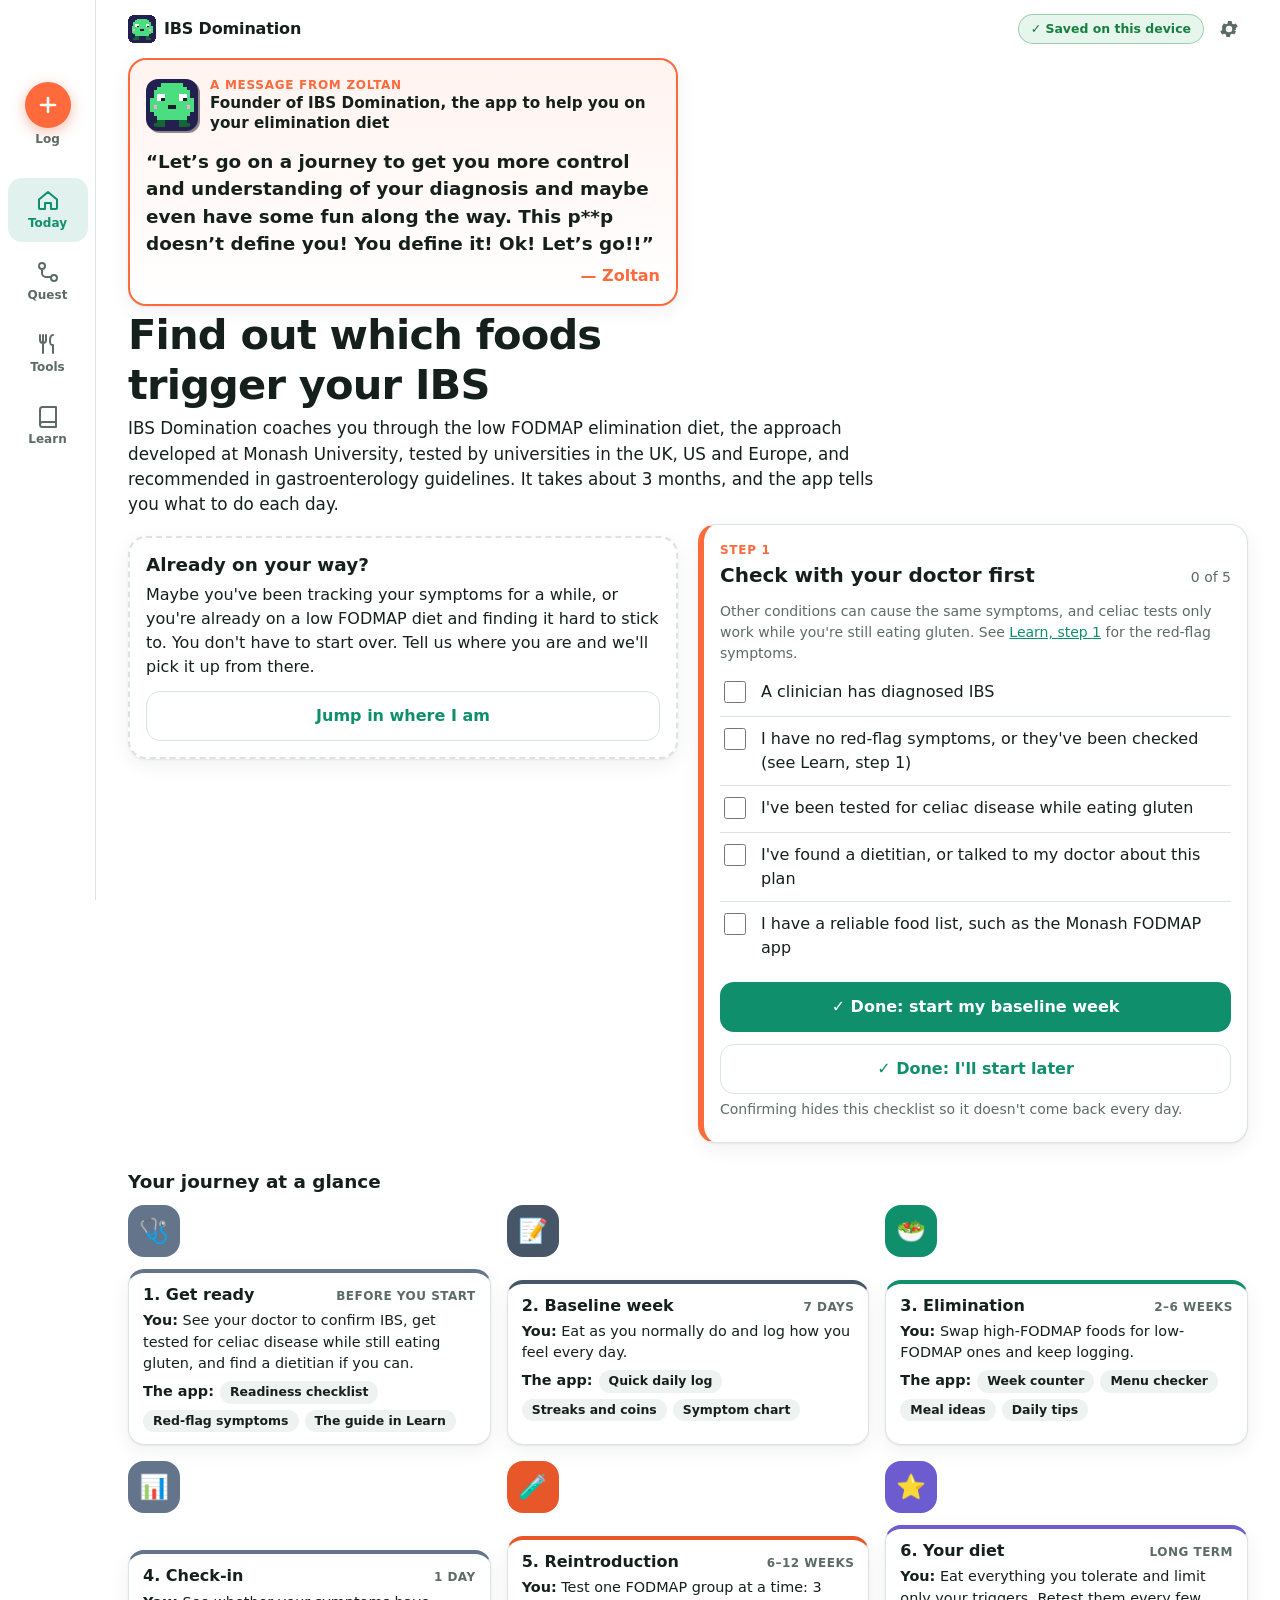
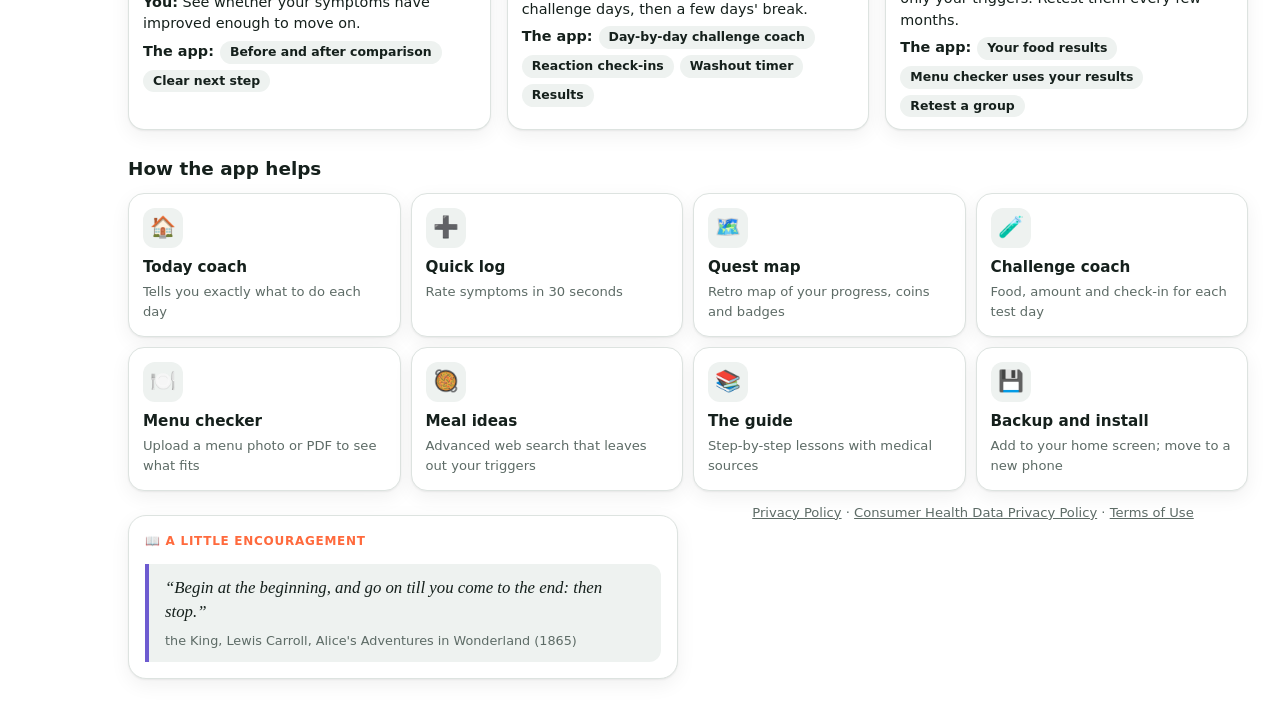
==== index.html @ e9a08246 "Look up unknown foods online and judge whole menus dish by dish - Check a food or dish: if the app d" ====
<!DOCTYPE html>
<html lang="en">
<head>
  <meta charset="utf-8">
  <meta name="viewport" content="width=device-width, initial-scale=1, viewport-fit=cover">
  <title>IBS Domination</title>
  <meta name="description" content="Your step-by-step low FODMAP elimination diet coach for IBS: a week-by-week plan, symptom log, reintroduction challenges, menu checker and meal ideas.">
  <meta name="theme-color" content="#0f8f6c">
  <link rel="manifest" href="manifest.webmanifest">
  <link rel="icon" href="icons/icon.svg" type="image/svg+xml">
  <link rel="apple-touch-icon" href="icons/icon-192.png">
  <meta name="apple-mobile-web-app-capable" content="yes">
  <meta name="apple-mobile-web-app-title" content="IBS Domination">
  <link rel="stylesheet" href="css/style.css?v=20261109c">
</head>
<body>

<div class="app">
  <header class="topbar">
    <div class="brand"><img src="icons/icon.svg" alt="" width="28" height="28"><span>IBS Domination</span></div>
    <div class="top-actions">
    <button type="button" class="saved-chip" id="savedChip" aria-label="Your data is saved on this device. Open data settings">✓ Saved</button>
    <button type="button" class="icon-btn" id="openSettings" aria-label="Settings and backup">
      <svg viewBox="0 0 24 24" width="22" height="22" aria-hidden="true"><path fill="currentColor" d="M12 15.5A3.5 3.5 0 1 1 12 8.5a3.5 3.5 0 0 1 0 7Zm7.4-2.5a7.6 7.6 0 0 0 0-2l2.1-1.6-2-3.5-2.5 1a7.4 7.4 0 0 0-1.7-1l-.4-2.7h-4l-.4 2.7a7.4 7.4 0 0 0-1.7 1l-2.5-1-2 3.5L4.6 11a7.6 7.6 0 0 0 0 2l-2.1 1.6 2 3.5 2.5-1c.5.4 1.1.7 1.7 1l.4 2.7h4l.4-2.7c.6-.3 1.2-.6 1.7-1l2.5 1 2-3.5-2.1-1.6Z"/></svg>
    </button>
    </div>
  </header>

  <main>
    <!-- TODAY -->
    <section class="view" id="view-today" aria-label="Today">
      <div id="todayBody"></div>
    </section>

    <!-- PLAN -->
    <section class="view" id="view-plan" aria-label="Your plan" hidden>
      <h1 class="view-title">Quest map</h1>
      <p class="muted">Your journey as a retro adventure. Every day you log earns a coin, every food challenge you finish earns a star, and your buddy shows where you are.</p>
      <div id="path"></div>
    </section>

    <!-- LOG -->
    <section class="view" id="view-log" aria-label="Log symptoms" hidden>
      <h1 class="view-title">How are you feeling?</h1>
      <form id="logForm" class="card log-form">
        <div class="log-top">
          <label>Date <input type="date" name="date" required></label>
          <span class="phase-chip" id="logPhase"></span>
        </div>
        <div class="sliders">
          <label class="slider"><span>Bloating</span><input type="range" name="bloating" min="0" max="10" value="0"><output>0</output></label>
          <label class="slider"><span>Pain</span><input type="range" name="pain" min="0" max="10" value="0"><output>0</output></label>
          <label class="slider"><span>Gas</span><input type="range" name="gas" min="0" max="10" value="0"><output>0</output></label>
          <label class="slider"><span>Urgency</span><input type="range" name="urgency" min="0" max="10" value="0"><output>0</output></label>
        </div>
        <fieldset class="stool">
          <legend>Stool type <span class="muted">(Bristol scale, optional)</span></legend>
          <div class="seg" id="stoolSeg">
            <label><input type="radio" name="stool" value="1"><span>1<small>hard</small></span></label>
            <label><input type="radio" name="stool" value="2"><span>2</span></label>
            <label><input type="radio" name="stool" value="3"><span>3</span></label>
            <label><input type="radio" name="stool" value="4"><span>4<small>ideal</small></span></label>
            <label><input type="radio" name="stool" value="5"><span>5</span></label>
            <label><input type="radio" name="stool" value="6"><span>6</span></label>
            <label><input type="radio" name="stool" value="7"><span>7<small>watery</small></span></label>
          </div>
        </fieldset>
        <label class="slider"><span>Stress</span><input type="range" name="stress" min="0" max="10" value="0"><output>0</output></label>
        <label class="field">What I ate <textarea name="food" rows="2" placeholder="Breakfast, lunch, dinner, snacks, drinks"></textarea></label>
        <label class="field">Notes <textarea name="notes" rows="2" placeholder="Sleep, period, medication, exercise…"></textarea></label>
        <button type="submit" class="btn primary block">Save today's log</button>
      </form>

      <div class="card">
        <div class="card-head"><h2>Last 4 weeks</h2><span class="muted small">average score, 0–10</span></div>
        <svg id="chart" class="chart" viewBox="0 0 340 140" role="img" aria-label="Bar chart of daily average symptom score over the last 28 days"></svg>
        <p class="legend" id="legend"></p>
      </div>

      <div class="card">
        <div class="card-head"><h2>History</h2><button type="button" class="btn ghost small" id="exportCsv">Export CSV</button></div>
        <ul class="history" id="history"></ul>
      </div>
    </section>

    <!-- TOOLS -->
    <section class="view" id="view-tools" aria-label="Tools" hidden>
      <h1 class="view-title">Tools</h1>
      <div class="tabs-inline" role="tablist">
        <button type="button" role="tab" class="seg-btn active" data-subtab="menu" aria-selected="true">Menu checker</button>
        <button type="button" role="tab" class="seg-btn" data-subtab="meals" aria-selected="false">Meal ideas</button>
      </div>
      <section class="tool" id="menu">
<h2>Restaurant menu checker</h2>
  <p>Upload a photo or PDF of a menu, or paste the menu text. The checker marks each dish as <span class="pill good">likely OK</span>, <span class="pill modify">ask or modify</span> or <span class="pill avoid">likely high FODMAP</span>. It uses your reintroduction results, so groups you tolerate aren't flagged.</p>
  <p class="small">By default everything runs on your device: text is read from the photo or PDF and checked against the app's master food list, which is built from four dietitian-written sources (CDHF, Alberta Health Services, Michigan Medicine and Monash; see Learn, step 2). Each flag says which sources list that food, or when it's the app's own guess. Nothing is uploaded. When this page is opened on claude.ai, you can optionally ask Claude to read the menu instead.</p>
  <div class="card">
    <h3>Check a food or dish</h3>
    <div class="row-inline"><input id="foodQuery" placeholder="e.g. pretzel, pad thai, hummus" aria-label="Food or dish"><button type="button" id="foodCheck">Check</button></div>
    <p class="muted small">Checks the app's food list first. If it isn't on the list, the app looks up typical ingredients online.</p>
    <div id="foodResult"></div>
  </div>
  <div class="card upload">
    <label class="drop" id="menuDrop">
      <input type="file" id="menuFile" accept="image/*,application/pdf">
      <span><strong>Choose a menu photo or PDF</strong><br><span class="small">or drag and drop it here</span></span>
    </label>
    <label class="full">Or paste menu text
      <textarea id="menuText" rows="4" placeholder="Grilled salmon with garlic butter, mashed potato and green beans&#10;Mushroom risotto with parmesan"></textarea>
    </label>
    <div class="actions">
      <button type="button" id="menuCheck">Check menu</button>
      <button type="button" id="menuStop" class="secondary" hidden>Stop</button>
      <span id="menuMode" class="small"></span>
    </div>
    <p id="menuStatus" class="small" aria-live="polite"></p>
  </div>
  <div id="menuResults" class="menu-results"></div>
  <div class="card tip">
    <h3>Ordering tips that work almost anywhere</h3>
    <ul>
      <li>Choose plain grilled, roasted or steamed meat, fish, eggs or tofu, with rice, potato or polenta.</li>
      <li>Ask for sauces, dressings and gravies on the side. They're the most common hidden source of garlic and onion.</li>
      <li>Ask whether the kitchen can cook your dish in plain oil or butter, without garlic or onion.</li>
      <li>Hard cheeses such as parmesan and cheddar are low in lactose. Cream sauces and soft cheeses aren't.</li>
      <li>This checker is a guide only. Recipes vary, so ask staff when in doubt.</li>
    </ul>
  </div>
      </section>
      <section class="tool" id="meals" hidden>
<h2>Meal ideas</h2>
  <p>Find recipes anywhere on the web with an advanced search built for your diet. The app adds "low FODMAP" to your search and excludes your trigger foods. It then opens the search in your search engine. When you find a recipe, paste its ingredients below to check them.</p>
  <div class="card">
    <h3>1. Build your search</h3>
    <div class="row meal-form">
      <label>Main ingredient
        <input id="mealIng" list="ingList" placeholder="e.g. chicken, salmon, tofu">
        <datalist id="ingList"><option>chicken</option><option>salmon</option><option>beef</option><option>pork</option><option>eggs</option><option>firm tofu</option><option>shrimp</option><option>rice</option><option>potato</option><option>quinoa</option><option>oats</option></datalist>
      </label>
      <label>Meal
        <select id="mealType"><option value="">Any</option><option>Breakfast</option><option>Lunch</option><option>Dinner</option><option>Snack</option><option>Dessert</option></select>
      </label>
      <label>Ready in
        <select id="mealTime"><option value="">Any time</option><option value="15">15 minutes</option><option value="30">30 minutes</option><option value="45">45 minutes</option><option value="60">1 hour</option></select>
      </label>
      <label>Diet
        <select id="mealDiet"><option value="">No preference</option><option>vegetarian</option><option>vegan</option><option>dairy-free</option><option>gluten-free</option><option>high protein</option></select>
      </label>
      <label>Cuisine
        <input id="mealCuisine" placeholder="e.g. Italian, Thai, Mexican">
      </label>
      <label>Search engine
        <select id="mealEngine"><option value="google">Google</option><option value="duckduckgo">DuckDuckGo</option><option value="bing">Bing</option></select>
      </label>
    </div>
    <label class="full">Other keywords (optional)
      <input id="mealNotes" placeholder="e.g. one pan, slow cooker, meal prep, what's in my fridge">
    </label>
    <fieldset class="exclude">
      <legend>Leave out these foods <span class="muted small">(from your results; tap to change)</span></legend>
      <div id="mealExcludeChips" class="chips"></div>
      <label class="full">Also leave out (optional, separate with commas)
        <input id="mealExcludeExtra" placeholder="e.g. cilantro, spicy">
      </label>
    </fieldset>
    <label class="check-line"><input type="checkbox" id="mealTrusted"><span>Only search trusted low-FODMAP sources (Monash University, Michigan Medicine and the Canadian Digestive Health Foundation)</span></label>
    <p class="small"><strong>Your search:</strong> <code id="mealQuery" class="query"></code></p>
    <div class="actions">
      <button type="button" id="mealSearch">Search the web ↗</button>
      <button type="button" id="mealCopy" class="secondary">Copy search</button>
      <button type="button" id="mealAsk" class="secondary" hidden>Ask Claude for ideas</button>
    </div>
    <p class="muted small">This opens your search engine in a new tab. Your search terms go to that search engine, not to us. Results come from all over the web and aren't checked, so check each recipe below.</p>
    <p id="mealStatus" class="small" aria-live="polite"></p>
  </div>
  <div class="card">
    <h3>2. Check a recipe you found</h3>
    <label class="full">Paste the ingredient list
      <textarea id="recipeText" rows="6" placeholder="2 chicken breasts&#10;1 tbsp garlic-infused oil&#10;1 cup basmati rice&#10;1 red bell pepper&#10;2 tbsp honey"></textarea>
    </label>
    <div class="actions"><button type="button" id="recipeCheck">Check ingredients</button></div>
    <div id="recipeResults" class="meal-results"></div>
  </div>
  <div id="mealResults" class="meal-results"></div>
</section>
    </section>

    <!-- LEARN -->
    <section class="view" id="view-learn" aria-label="Learn" hidden>
      <h1 class="view-title">Learn</h1>
      <div id="learnFounder"></div>
      <div class="disclaimer" role="note">
        <strong>This is education, not medical advice.</strong> IBS should be diagnosed by a clinician, and guidelines recommend doing this diet with a FODMAP-trained registered dietitian. Talk to your doctor before you start, especially if you are pregnant, have diabetes, are underweight, or have a history of disordered eating.
      </div>
      <h2 class="section-title">Your journey at a glance</h2>
      <div id="learnJourney"></div>
      <h2 class="section-title">The guide, step by step</h2>
      <div class="lessons">
<details class="lesson" open>
<summary><span class="lesson-num">1</span><span>Before you start: get checked</span></summary>
<div class="lesson-body"><p>The low FODMAP diet is meant for people who already have an IBS diagnosis. Other conditions can cause the same symptoms, so a clinician should rule them out first.<sup><a href="#src-nice">[NICE]</a> <a href="#src-acg">[ACG]</a></sup></p>

  <div class="card alert">
    <h3>See a doctor promptly, before any diet change, if you have:</h3>
    <ul>
      <li>Blood in your stool or rectal bleeding</li>
      <li>Weight loss you can't explain</li>
      <li>Iron-deficiency anemia (low iron on a blood test)</li>
      <li>A family history of bowel or ovarian cancer, inflammatory bowel disease or celiac disease</li>
      <li>Symptoms that start for the first time later in life, or a lasting change to looser or more frequent stools</li>
    </ul>
    <p class="small">NICE calls these "red flag" signs and ACG calls them "alarm features". They call for medical investigation, not a diet experiment.<sup><a href="#src-nice">[NICE]</a> <a href="#src-acg">[ACG]</a></sup></p>
    <p class="read-more"><span>Read more:</span> <a href="https://www.nice.org.uk/guidance/cg61/chapter/Recommendations" target="_blank" rel="noopener">NICE CG61 recommendations ↗</a> <a href="https://journals.lww.com/ajg/fulltext/10.14309/ajg.0000000000001036~acg-clinical-guideline-management-of-irritable-bowel" target="_blank" rel="noopener">ACG IBS guideline (Am J Gastroenterol, 2021) ↗</a></p>
  </div>

  <div class="card">
    <h3>Get tested for celiac disease <em>before</em> cutting wheat</h3>
    <p>The low FODMAP diet reduces wheat, rye and barley. Celiac blood tests and biopsies depend on you eating gluten, so going low-gluten first can give a false negative. The ACG guideline recommends celiac testing in people with IBS-type diarrhea symptoms.<sup><a href="#src-acg">[ACG]</a> <a href="#src-celiac">[Celiac]</a></sup></p>
    <p class="read-more"><span>Read more:</span> <a href="https://journals.lww.com/ajg/fulltext/2023/01000/american_college_of_gastroenterology_guidelines.17.aspx" target="_blank" rel="noopener">ACG celiac disease guideline (2023) ↗</a> <a href="https://journals.lww.com/ajg/fulltext/10.14309/ajg.0000000000001036~acg-clinical-guideline-management-of-irritable-bowel" target="_blank" rel="noopener">ACG IBS guideline (Am J Gastroenterol, 2021) ↗</a></p>
  </div>

  <div class="card">
    <h3>Line up support</h3>
    <ul>
      <li><strong>A FODMAP-trained dietitian.</strong> The British Society of Gastroenterology says the diet should be supervised by a trained dietitian, and NICE says this kind of diet advice should only come from a healthcare professional with dietary expertise.<sup><a href="#src-bsg">[BSG]</a> <a href="#src-nice">[NICE]</a></sup></li>
      <li><strong>Free patient guides from university hospitals,</strong> such as Michigan Medicine's <a href="https://myginutrition.com/" target="_blank" rel="noopener">MyGINutrition ↗</a>, with food lists, recipes, label-reading tips and a tracking worksheet.<sup><a href="#src-myginutrition">[Michigan Medicine]</a></sup></li>
      <li><strong>The Monash University FODMAP Diet app.</strong> It has lab-tested serving sizes and is updated as foods are retested.<sup><a href="#src-monash-serve">[Monash]</a> <a href="#src-monash-reintro">[Monash]</a></sup></li>
      <li><strong>A plan for the next 2–3 months.</strong> Avoid starting right before travel, holidays or major life events.</li>
    </ul>
  </div>

  <div class="card">
    <h3>Is this diet right for you?</h3>
    <p>Guidelines rate the evidence for the low FODMAP diet as low quality but still recommend a <em>limited trial</em>, because it helps many people.<sup><a href="#src-acg">[ACG]</a></sup> In the UK, first-line diet advice is offered to everyone first: regular meals, less tea and coffee, and cutting down on alcohol and fizzy drinks. If that hasn't helped, the low FODMAP diet is the usual second-line step.<sup><a href="#src-bsg">[BSG]</a> <a href="#src-nice">[NICE]</a></sup></p>
    <p><strong>If you've had an eating disorder, or food rules make you anxious,</strong> talk to your clinician before starting. The BSG notes that the diet needs close monitoring to avoid nutritional gaps or overly restrictive eating, and recommends screening for this risk before starting.<sup><a href="#src-bsg">[BSG]</a></sup></p>
    <p class="read-more"><span>Read more:</span> <a href="https://gut.bmj.com/content/70/7/1214.long" target="_blank" rel="noopener">BSG IBS guideline (Gut, 2021) ↗</a> <a href="https://www.nice.org.uk/guidance/cg61/chapter/Recommendations" target="_blank" rel="noopener">NICE CG61 recommendations ↗</a></p>
  </div></div>
</details>
<details class="lesson">
<summary><span class="lesson-num">2</span><span>Understand what you're testing</span></summary>
<div class="lesson-body"><p><strong>FODMAP</strong> stands for <strong>F</strong>ermentable <strong>O</strong>ligosaccharides, <strong>D</strong>isaccharides, <strong>M</strong>onosaccharides <strong>A</strong>nd <strong>P</strong>olyols. These are short-chain carbohydrates that are poorly absorbed in the small intestine. They draw water into the gut and are fermented by bacteria in the colon, which produces gas. In people with IBS, whose gut is often more sensitive, this can cause bloating, pain, diarrhea or constipation.<sup><a href="#src-monash-about">[Monash]</a></sup></p>
  <p>It works for many people: in a controlled trial at Monash University, people with IBS had lower overall symptom scores on a low FODMAP diet than on a typical Australian diet.<sup><a href="#src-halmos">[Halmos 2014]</a></sup></p>
  <p>The diet tests <strong>six groups</strong> one at a time. People don't usually react to all of them. In a University of Michigan reintroduction trial, people reacted to an average of 2 FODMAP groups each, and fructans and GOS were the most likely to worsen pain or bloating.<sup><a href="#src-michigan">[Michigan]</a></sup></p>
  <p class="read-more"><span>Read more:</span> <a href="https://www.monashfodmap.com/about-fodmap-and-ibs/" target="_blank" rel="noopener">Monash: about FODMAPs and IBS ↗</a> <a href="https://pubmed.ncbi.nlm.nih.gov/24076059/" target="_blank" rel="noopener">Monash University trial (Gastroenterology, 2014) ↗</a> <a href="https://pubmed.ncbi.nlm.nih.gov/38729390/" target="_blank" rel="noopener">University of Michigan reintroduction trial (Clin Gastroenterol Hepatol, 2025) ↗</a></p>

  <div class="card research">
    <h3>What the research says, beyond Monash</h3>
    <p>The diet started at Monash, but universities around the world have tested it independently:</p>
    <ul>
      <li><strong>King's College London (UK), 2017:</strong> in a blinded trial against a "sham" (fake) diet, 61% of people who completed the low FODMAP diet reported adequate symptom relief, compared with 39% on the sham diet.<sup><a href="#src-staudacher17">[Staudacher 2017]</a></sup></li>
      <li><strong>University of Michigan (US), 2016:</strong> in IBS with diarrhea, low FODMAP reduced pain, bloating and urgency more than standard diet advice, although the main combined result didn't differ. 40–50% of people got adequate relief on either diet.<sup><a href="#src-eswaran16">[Eswaran 2016]</a></sup></li>
      <li><strong>University of Gothenburg (Sweden), 2015:</strong> low FODMAP and traditional IBS diet advice helped about equally. After 4 weeks, 50% and 46% of people had responded.<sup><a href="#src-bohn">[Böhn 2015]</a></sup></li>
      <li><strong>University of Sheffield (UK), 2022:</strong> traditional advice, low FODMAP and gluten-free diets worked about equally in IBS without constipation, and traditional advice was the easiest and cheapest to follow.<sup><a href="#src-rej">[Rej 2022]</a></sup></li>
      <li><strong>University of Leeds (UK), 2022:</strong> a pooled analysis of randomized trials ranked low FODMAP first among the diets studied for overall symptoms, pain and bloating.<sup><a href="#src-black">[Black 2022]</a></sup></li>
    </ul>
    <p><strong>The bottom line:</strong> the low FODMAP diet consistently does better than a usual or sham diet. Simpler traditional diet advice works about as well for many people, though, which is why UK guidelines suggest starting there.<sup><a href="#src-bsg">[BSG]</a></sup></p>
    <figure class="quote"><blockquote>“Patients like this approach because they get control of their symptoms and they like that it's not a medication-based treatment.”</blockquote><figcaption>Shanti Eswaran, MD, <cite>Michigan Medicine (University of Michigan)</cite><sup><a href="#src-michigan-lab">[Michigan Medicine]</a></sup></figcaption></figure>
    <p class="read-more"><span>Read more:</span> <a href="https://pubmed.ncbi.nlm.nih.gov/28625832/" target="_blank" rel="noopener">King's College London trial (Gastroenterology, 2017) ↗</a> <a href="https://journals.lww.com/ajg/abstract/2016/12000/a_randomized_controlled_trial_comparing_the_low.31.aspx" target="_blank" rel="noopener">University of Michigan trial (Am J Gastroenterol, 2016) ↗</a> <a href="https://pubmed.ncbi.nlm.nih.gov/26255043/" target="_blank" rel="noopener">University of Gothenburg trial (Gastroenterology, 2015) ↗</a> <a href="https://pubmed.ncbi.nlm.nih.gov/35240330/" target="_blank" rel="noopener">University of Sheffield trial (Clin Gastroenterol Hepatol, 2022) ↗</a> <a href="https://eprints.whiterose.ac.uk/id/eprint/182000/" target="_blank" rel="noopener">University of Leeds review (Gut, 2022) ↗</a> <a href="https://www.michiganmedicine.org/health-lab/low-fodmap-diet-liberating-route-ibs-relief" target="_blank" rel="noopener">Michigan Medicine: "a liberating route to IBS relief" ↗</a></p>
  </div>
  <div class="card changed">
    <h3>What's changed over the years</h3>
    <p>Advice on IBS and diet has moved on. These ideas have been <strong>dropped or overturned</strong> by current guidelines:</p>
    <ul>
      <li><strong>"Low FODMAP is a lifelong diet."</strong> Wrong. The strict phase is short, and the goal is to bring back as many foods as you can.<sup><a href="#src-monash-life">[Monash]</a> <a href="#src-aga">[AGA]</a></sup></li>
      <li><strong>"IgG food intolerance tests show what to cut out."</strong> Not recommended for IBS (strong recommendation).<sup><a href="#src-bsg">[BSG]</a></sup></li>
      <li><strong>"Go gluten-free for IBS."</strong> The BSG and Canadian guidelines don't recommend it, and say any benefit may come from eating less fructan in wheat rather than from removing gluten. NIH (NIDDK) patient information still lists avoiding gluten as something a doctor may suggest, so guidance differs.<sup><a href="#src-bsg">[BSG]</a> <a href="#src-cag">[CAG]</a> <a href="#src-niddk">[NIDDK]</a></sup></li>
      <li><strong>"Take probiotics for IBS."</strong> The ACG suggested probiotics in 2018 but reversed this in 2021, suggesting against them for overall symptoms. NICE (2008) says people who choose to try one should take it for at least 4 weeks and watch the effect.<sup><a href="#src-acg">[ACG]</a> <a href="#src-nice">[NICE]</a></sup></li>
      <li><strong>"Low FODMAP beats every other diet."</strong> Tempered. In head-to-head trials, simpler traditional advice worked about as well for many people.<sup><a href="#src-bohn">[Böhn 2015]</a> <a href="#src-rej">[Rej 2022]</a></sup></li>
    </ul>
    <p><strong>What's new:</strong> researchers are testing gentler versions that cut only the biggest FODMAP sources instead of all of them. Monash calls this "FODMAP gentle". It looks promising but hasn't been fully tested yet, so ask your dietitian whether it suits you.<sup><a href="#src-monash-gentle">[Monash]</a></sup></p>
    <p class="read-more"><span>Read more:</span> <a href="https://www.monashfodmap.com/blog/gentle-fodmap-diet/" target="_blank" rel="noopener">Monash: the gentle FODMAP approach ↗</a> <a href="https://www.gastrojournal.org/article/S0016-5085(21)04084-1/fulltext" target="_blank" rel="noopener">AGA expert review ↗</a> <a href="https://gut.bmj.com/content/70/7/1214.long" target="_blank" rel="noopener">BSG guideline ↗</a></p>
  </div>
  <div class="table-scroll">
  <table class="groups">
    <thead><tr><th>Group</th><th>Common high sources</th><th>Typical lower-FODMAP swaps</th></tr></thead>
    <tbody>
      <tr><td><strong>Fructose</strong> <span class="tag">monosaccharide</span></td><td>Honey, mango, apples, pears, cherries, grapes, agave, high-fructose corn syrup<sup><a href="#src-cdhf">[CDHF]</a> <a href="#src-ahs">[AHS]</a></sup></td><td>Oranges, strawberries, blueberries, kiwi, pineapple, maple syrup<sup><a href="#src-cdhf">[CDHF]</a> <a href="#src-ahs">[AHS]</a></sup></td></tr>
      <tr><td><strong>Lactose</strong> <span class="tag">disaccharide</span></td><td>Milk, yogurt, ice cream, custard, soft cheeses like ricotta, cream cheese and mascarpone<sup><a href="#src-cdhf">[CDHF]</a> <a href="#src-ahs">[AHS]</a></sup></td><td>Lactose-free milk, yogurt and ice cream; almond milk; hard cheeses like cheddar, mozzarella, parmesan and swiss<sup><a href="#src-cdhf">[CDHF]</a> <a href="#src-ahs">[AHS]</a></sup></td></tr>
      <tr><td><strong>Fructans</strong> <span class="tag">oligosaccharide</span></td><td>Wheat, rye, barley and couscous; onion, garlic, leek and shallots; artichoke, watermelon, grapefruit, persimmon and dried fruit; inulin or chicory root<sup><a href="#src-cdhf">[CDHF]</a> <a href="#src-ahs">[AHS]</a></sup></td><td>Rice, oats, quinoa, millet, sourdough, spelt or gluten-free bread; garlic-infused oil; chives, green tops of spring onions and green parts of leeks<sup><a href="#src-cdhf">[CDHF]</a> <a href="#src-ahs">[AHS]</a></sup></td></tr>
      <tr><td><strong>GOS</strong> <span class="tag">oligosaccharide</span></td><td>Baked, black and kidney beans, boiled lentils, split peas, soybeans, soy milk, silken tofu, cashews, pistachios<sup><a href="#src-cdhf">[CDHF]</a> <a href="#src-ahs">[AHS]</a></sup></td><td>Small serves of canned, rinsed lentils or chickpeas; firm tofu; tempeh; peanuts, walnuts or macadamias<sup><a href="#src-cdhf">[CDHF]</a> <a href="#src-ahs">[AHS]</a></sup></td></tr>
      <tr><td><strong>Sorbitol</strong> <span class="tag">polyol</span></td><td>Apples, pears, stone fruit (apricots, peaches, plums, nectarines), cherries, blackberries, lychees, prunes; sugar-free gum and syrup<sup><a href="#src-cdhf">[CDHF]</a> <a href="#src-ahs">[AHS]</a></sup></td><td>Oranges, kiwi, pineapple, strawberries, blueberries; check labels for sweeteners ending in "-ol", such as sorbitol, xylitol and maltitol<sup><a href="#src-cdhf">[CDHF]</a> <a href="#src-ahs">[AHS]</a></sup></td></tr>
      <tr><td><strong>Mannitol</strong> <span class="tag">polyol</span></td><td>Mushrooms, cauliflower, snow peas, larger serves of sweet potato, celery and corn<sup><a href="#src-cdhf">[CDHF]</a> <a href="#src-ahs">[AHS]</a></sup></td><td>Carrot, zucchini, eggplant, green beans, potato, green bell pepper<sup><a href="#src-cdhf">[CDHF]</a> <a href="#src-ahs">[AHS]</a></sup></td></tr>
    </tbody>
  </table>
  </div>
  <p class="small"><strong>Portion size matters.</strong> Many foods are low FODMAP in a small serve and high in a large one. Monash retests foods regularly and updated many serving sizes in 2025, so ask your dietitian for exact amounts rather than relying on any fixed list, including this one.<sup><a href="#src-monash-serve">[Monash]</a> <a href="#src-monash-reintro">[Monash]</a></sup></p>
  <p class="small">Plain meat, poultry, fish, seafood and eggs, and fats like oil, butter and ghee, contain no FODMAPs.<sup><a href="#src-cdhf">[CDHF]</a> <a href="#src-ahs">[AHS]</a></sup></p>
  <div class="card tip"><h3>Where the food lists come from</h3>
    <p>The foods in this guide, the menu checker and the diet score come from a master list built from four sources written by dietitians and university clinicians, all read in full. Each food shows which sources list it:</p>
    <ul>
      <li><strong>Canadian Digestive Health Foundation</strong>, a national charity: written by registered dietitians Kelsey Moore and Andrea Senchuk, updated June 2026.</li>
      <li><strong>Alberta Health Services</strong>, a Canadian public health authority: a handout by its registered dietitians, from December 2017.</li>
      <li><strong>Michigan Medicine</strong> (University of Michigan): its MyGINutrition high- and low-FODMAP food lists.</li>
      <li><strong>Monash University</strong>, who developed the diet: its "High and low FODMAP foods" page.</li>
    </ul>
    <p>Where the sources disagree, for example on grapes, red bell pepper, rice milk or corn syrup, the app says "amount matters" instead of picking one. Dishes like gravy or pasta aren't on any list, so the app labels those flags as its own guess. Food lists can go out of date as foods are retested, so check current amounts with your dietitian.</p>
    <p class="read-more"><span>Read more:</span> <a href="https://cdhf.ca/en/understanding-the-fodmap-diet/" target="_blank" rel="noopener">CDHF: Understanding the low FODMAP diet ↗</a> <a href="https://www.albertahealthservices.ca/assets/info/nutrition/if-nfs-low-fodmap-eating-form.pdf" target="_blank" rel="noopener">AHS: Low FODMAP Eating (PDF) ↗</a> <a href="https://myginutrition.com/" target="_blank" rel="noopener">Michigan Medicine: MyGINutrition ↗</a> <a href="https://www.monashfodmap.com/about-fodmap-and-ibs/high-and-low-fodmap-foods/" target="_blank" rel="noopener">Monash: high and low FODMAP foods ↗</a> <a href="https://github.com/Zoltan5000/IBS---elimination-Diet-Helper/blob/main/docs/FOOD_LIST.md" target="_blank" rel="noopener">The full master list ↗</a></p></div></div>
</details>
<details class="lesson">
<summary><span class="lesson-num">3</span><span>Track a baseline week</span></summary>
<div class="lesson-body"><p>Before changing anything, record what you eat and how you feel for about a week. Note your symptoms and when they happen. This baseline lets you tell later whether the diet actually helped.</p>

  <div class="card tip">
    <h3>How to score</h3>
    <p>Rate each symptom from <strong>0</strong> (none) to <strong>10</strong> (worst imaginable) once a day, at the same time. Note stool form too: the Bristol Stool Form Scale runs from type 1 (hard lumps) to type 7 (watery); types 3 and 4 are generally seen as the ideal range.<sup><a href="#src-bristol">[Bristol]</a></sup></p>
    <p>Also log things that affect IBS but aren't food: stress, sleep, your menstrual cycle, exercise, and medications.</p>
  </div>
  <p>Use the <a href="#log" data-goto="log">Log</a> tab. Entries are tagged with your current phase automatically.</p></div>
</details>
<details class="lesson">
<summary><span class="lesson-num">4</span><span>Phase 1: Low FODMAP (2–6 weeks)</span></summary>
<div class="lesson-body"><p>Swap high-FODMAP foods for low-FODMAP alternatives in the same food group, for example an orange instead of an apple. The aim is substitution, not cutting out whole food groups, so your diet stays nutritious.<sup><a href="#src-monash-steps">[Monash]</a></sup> Monash recommends 2 to 6 weeks for this phase.<sup><a href="#src-monash-steps">[Monash]</a></sup></p>
  <div class="card tip"><h3>2 weeks or 6 weeks?</h3><p>Sources give slightly different numbers, but they agree on the shape: stay strict for at least about 2 weeks, check whether it's helping, and stop by 6 weeks either way.</p>
    <ul>
      <li><strong>Monash University:</strong> 2–6 weeks<sup><a href="#src-monash-steps">[Monash]</a></sup></li>
      <li><strong>American Gastroenterological Association (2022):</strong> no more than 4–6 weeks, with a set end date so the restriction isn't open-ended<sup><a href="#src-aga">[AGA]</a></sup></li>
      <li><strong>Michigan Medicine's clinic (2018):</strong> about 2 weeks<sup><a href="#src-michigan-lab">[Michigan Medicine]</a></sup></li>
    </ul>
    <p>The app lets you check in from 2 weeks and reminds you to stop by 6 weeks.</p>
    <p class="read-more"><span>Read more:</span> <a href="https://www.gastrojournal.org/article/S0016-5085(21)04084-1/fulltext" target="_blank" rel="noopener">AGA expert review on diet in IBS ↗</a> <a href="https://www.monashfodmap.com/blog/3-phases-low-fodmap-diet/" target="_blank" rel="noopener">Monash: the 3 steps ↗</a> <a href="https://www.michiganmedicine.org/health-lab/low-fodmap-diet-liberating-route-ibs-relief" target="_blank" rel="noopener">Michigan Medicine ↗</a></p></div>
  <p class="read-more"><span>Read more:</span> <a href="https://www.monashfodmap.com/blog/3-phases-low-fodmap-diet/" target="_blank" rel="noopener">Monash: the 3 steps of the FODMAP diet ↗</a></p>

  <div class="grid-2">
    <div class="card">
      <h3>Do</h3>
      <ul>
        <li>Plan meals and shop with a list for the first week</li>
        <li>Check labels for honey, inulin, chicory root, high-fructose corn syrup, onion and garlic powder, and sweeteners ending in "-itol"</li>
        <li>Use garlic-infused oil: fructans don't dissolve in oil, so it carries the flavor without the FODMAPs<sup><a href="#src-monash-oil">[Monash]</a></sup></li>
        <li>Keep fresh fruit to about 3 portions a day, spread out<sup><a href="#src-nice">[NICE]</a></sup></li>
        <li>Keep up fiber with low-FODMAP sources such as chia seeds, flax seeds, quinoa, canned lentils, brown rice, oats and oat bran<sup><a href="#src-ahs">[AHS]</a></sup></li>
        <li>Keep logging symptoms daily</li>
      </ul>
    </div>
    <div class="card">
      <h3>Avoid</h3>
      <ul>
        <li>Staying in this phase longer than needed. The elimination phase isn't nutritionally complete, long-term restriction makes eating harder than it needs to be, and in one trial 4 weeks of restriction lowered bifidobacteria, a type of beneficial gut bacteria. As one Michigan Medicine gastroenterologist puts it, it "can change the gut flora in ways that we don't completely understand."<sup><a href="#src-michigan-lab">[Michigan Medicine]</a> <a href="#src-staudacher">[Staudacher 2012]</a></sup></li>
        <li>Cutting out foods that aren't high in FODMAPs "just in case"</li>
        <li>Expecting perfection. A slip-up isn't a failure; note it and carry on.</li>
      </ul>
    </div>
  </div>

  <div class="card">
    <h3>A sample low FODMAP day</h3>
    <ul>
      <li><strong>Breakfast:</strong> Oats with lactose-free milk, blueberries and a teaspoon of maple syrup</li>
      <li><strong>Lunch:</strong> Rice or quinoa bowl with chicken or firm tofu, spinach, carrot, cucumber and an olive oil and lemon dressing</li>
      <li><strong>Snack:</strong> An orange and a small handful of walnuts</li>
      <li><strong>Dinner:</strong> Salmon with potatoes, green beans and zucchini cooked in garlic-infused oil</li>
    </ul>
  </div></div>
</details>
<details class="lesson">
<summary><span class="lesson-num">5</span><span>Check-in: did it help?</span></summary>
<div class="lesson-body"><p>Compare your recent diary scores with your baseline. The app compares them for you on the Today screen when you reach the check-in.</p>
  <div class="grid-2">
    <div class="card ok">
      <h3>Symptoms clearly better</h3>
      <p>FODMAPs are likely playing a role. Move on to Phase 2 to find out <em>which</em> ones. Don't stay on the strict diet: reintroduction is where you learn what you can eat.</p>
    </div>
    <div class="card warn">
      <h3>Little or no change after 4–6 weeks</h3>
      <p>FODMAPs may not be your main trigger. Return to your normal diet and talk to your doctor or dietitian about other options. Guidelines also support soluble fiber such as psyllium, medicines targeted to your IBS type, and gut-directed psychological therapies such as CBT or gut-directed hypnotherapy.<sup><a href="#src-acg">[ACG]</a></sup></p>
    </div>
  </div></div>
</details>
<details class="lesson">
<summary><span class="lesson-num">6</span><span>Phase 2: Reintroduce one group at a time</span></summary>
<div class="lesson-body"><p>Stay on your low FODMAP base diet while you test one FODMAP group at a time, using a food that mainly contains that one FODMAP, such as mango for fructose.<sup><a href="#src-monash-reintro">[Monash]</a></sup> Monash estimates this phase takes about 6 to 12 weeks.<sup><a href="#src-monash-steps">[Monash]</a></sup></p>

  <div class="card">
    <h3>The 3-day challenge</h3>
    <ol class="days">
      <li><strong>Day 1:</strong> Eat a moderate serve of the test food.</li>
      <li><strong>Day 2:</strong> If you feel fine, eat a larger serve.</li>
      <li><strong>Day 3:</strong> If still fine, eat a large serve, about what you'd normally eat.</li>
      <li><strong>Then a break:</strong> Go back to strict low FODMAP for a few days, until any symptoms settle, before the next test. The app gives you 3 days.</li>
    </ol>
    <p>Monash counts a challenge as passed if you had no symptoms, or only minor ones that didn't affect your day. A little wind and bloating is normal. If you get moderate or severe symptoms on any day, stop that challenge, don't move to the next day, and wait until you're back to baseline before testing the next group.<sup><a href="#src-monash-reintro">[Monash]</a></sup></p>
    <p class="read-more"><span>Read more:</span> <a href="https://www.monashfodmap.com/blog/practical-tips-fodmap-reintroduction/" target="_blank" rel="noopener">Monash: practical tips for reintroduction ↗</a> <a href="https://www.monashfodmap.com/blog/reintroduction-update/" target="_blank" rel="noopener">Monash: 2025 reintroduction update ↗</a></p>
  </div>

  <div class="card">
    <h3>Example test foods</h3>
    <div class="table-scroll">
    <table>
      <thead><tr><th>Group</th><th>Example test food</th></tr></thead>
      <tbody>
        <tr><td>Fructose</td><td>Mango</td></tr>
        <tr><td>Lactose</td><td>Cow's milk or regular yogurt</td></tr>
        <tr><td>Fructans (grains)</td><td>Wheat bread or wheat pasta</td></tr>
        <tr><td>Fructans (garlic)</td><td>Garlic</td></tr>
        <tr><td>Fructans (onion)</td><td>Onion</td></tr>
        <tr><td>GOS</td><td>Canned lentils or chickpeas, in a larger serve</td></tr>
        <tr><td>Sorbitol</td><td>A sorbitol test food your dietitian suggests</td></tr>
        <tr><td>Mannitol</td><td>Button mushrooms</td></tr>
      </tbody>
    </table>
    </div>
    <p class="small">Fructans are often tested separately for grains, garlic and onion, because people react differently to each. Monash names mango as a good fructose test, because fructose is its main FODMAP. The other foods are common examples. Monash revised its challenge foods and serving sizes in 2025, so confirm your test foods and amounts with your dietitian.<sup><a href="#src-monash-reintro">[Monash]</a></sup></p>
  </div>

  <div class="card tip">
    <h3>Tips for a clean test</h3>
    <ul>
      <li>Test when life is relatively calm. Stress, illness, poor sleep or your period can cause symptoms that have nothing to do with the food.</li>
      <li>Don't combine test foods with other high-FODMAP foods.</li>
      <li>If a result is unclear, repeat that challenge later.</li>
      <li>A reaction is about <em>amount</em>, not all-or-nothing. Note the largest serve you tolerated.</li>
    </ul>
  </div>
  <p>The app walks you through each challenge day by day on the Today screen.</p></div>
</details>
<details class="lesson">
<summary><span class="lesson-num">7</span><span>Phase 3: Your long-term diet</span></summary>
<div class="lesson-body"><p>The goal of the whole process is the <em>least restrictive</em> diet that keeps your symptoms under control. You only limit the groups, and amounts, that you reacted to, and bring everything else back.<sup><a href="#src-monash-steps">[Monash]</a></sup></p>
  <figure class="quote"><blockquote>“At first, the diet is very restrictive, but once patients go through the process and discover what they can and can't eat, they actually find it liberating. That's because they are then able to eat without fear of their meal causing unwanted symptoms.”</blockquote><figcaption>Shanti Eswaran, MD, gastroenterologist, <cite>Michigan Medicine (University of Michigan)</cite><sup><a href="#src-michigan-lab">[Michigan Medicine]</a></sup></figcaption></figure>
  <ul>
    <li><strong>Tolerated groups:</strong> Eat these freely again.</li>
    <li><strong>Partly tolerated:</strong> Eat them in the amounts that were fine for you, and spread them out over the day.</li>
    <li><strong>Not tolerated:</strong> Limit them for now, but retest every few months. Tolerance often changes over time.</li>
  </ul>
  <p>Your personal results are on the <a href="#today" data-goto="today">Today</a> screen once you reach this phase.</p>

  <div class="card">
    <h3>Other habits that help</h3>
    <ul>
      <li>Eat regular meals and take your time. Try not to skip meals or leave long gaps between them.<sup><a href="#src-nice">[NICE]</a></sup></li>
      <li>Choose soluble fiber, such as psyllium (ispaghula), and avoid insoluble fiber like wheat bran, which may make symptoms worse. Start low, around 3–4 g a day, and build up gradually.<sup><a href="#src-bsg">[BSG]</a> <a href="#src-acg">[ACG]</a> <a href="#src-niddk">[NIDDK]</a></sup></li>
      <li>Limit tea and coffee to 3 cups a day, and cut down on alcohol and fizzy drinks.<sup><a href="#src-nice">[NICE]</a></sup></li>
      <li>Manage stress, sleep and activity. The gut-brain connection is a real part of IBS, and gut-directed psychological therapies are recommended in guidelines.<sup><a href="#src-acg">[ACG]</a></sup></li>
    </ul>
    <p class="read-more"><span>Read more:</span> <a href="https://www.monashfodmap.com/blog/low-fodmap-diet-not-lifetime-diet/" target="_blank" rel="noopener">Monash: the low FODMAP diet is not a lifetime diet ↗</a> <a href="https://www.nice.org.uk/guidance/cg61/ifp/chapter/managing-irritable-bowel-syndrome" target="_blank" rel="noopener">NICE: managing IBS (for the public) ↗</a> <a href="https://journals.lww.com/ajg/fulltext/10.14309/ajg.0000000000001036~acg-clinical-guideline-management-of-irritable-bowel" target="_blank" rel="noopener">ACG IBS guideline (Am J Gastroenterol, 2021) ↗</a></p>
  </div></div>
</details>
      </div>
      <h2 class="section-title" id="guidelines">Diet guidelines at a glance</h2>
      <div class="lessons-body">
<p class="small">The key rules from the guides above in one place, each with its source. Numbers in brackets link to the full reference at the bottom of the page.</p>
  <div class="guide-grid">
    <div class="card"><h3>1. Diagnosis first</h3><p>Get an IBS diagnosis and celiac testing <em>while still eating gluten</em>, and check for red flag symptoms before changing your diet.<sup><a href="#src-acg">[ACG]</a> <a href="#src-nice">[NICE]</a> <a href="#src-celiac">[Celiac]</a></sup></p><a class="rm" href="https://journals.lww.com/ajg/fulltext/2023/01000/american_college_of_gastroenterology_guidelines.17.aspx" target="_blank" rel="noopener">Read more ↗</a></div>
    <div class="card"><h3>2. Use expert help</h3><p>The low FODMAP diet should be supervised by a trained dietitian, and foods should be reintroduced according to your own tolerance.<sup><a href="#src-bsg">[BSG]</a> <a href="#src-nice">[NICE]</a></sup></p><a class="rm" href="https://gut.bmj.com/content/70/7/1214.long" target="_blank" rel="noopener">Read more ↗</a></div>
    <div class="card"><h3>3. Start with the basics</h3><p>Eat regular meals and take your time. Drink about 8 cups of fluid a day, limit tea and coffee to 3 cups, cut down on alcohol and fizzy drinks, and limit fresh fruit to 3 portions a day.<sup><a href="#src-nice">[NICE]</a></sup></p><a class="rm" href="https://www.nice.org.uk/guidance/cg61/ifp/chapter/managing-irritable-bowel-syndrome" target="_blank" rel="noopener">Read more ↗</a></div>
    <div class="card"><h3>4. Keep elimination short</h3><p>Follow strict low FODMAP for 2–6 weeks only. It's a test, not a forever diet.<sup><a href="#src-monash-steps">[Monash]</a></sup></p><a class="rm" href="https://www.monashfodmap.com/blog/3-phases-low-fodmap-diet/" target="_blank" rel="noopener">Read more ↗</a></div>
    <div class="card"><h3>5. Swap, don't drop</h3><p>Replace high-FODMAP foods with low-FODMAP foods from the same food group so your diet stays balanced.<sup><a href="#src-monash-steps">[Monash]</a></sup></p><a class="rm" href="https://www.monashfodmap.com/blog/3-phases-low-fodmap-diet/" target="_blank" rel="noopener">Read more ↗</a></div>
    <div class="card"><h3>6. Portion size matters</h3><p>Many foods are fine in small serves. Ask your dietitian about serving sizes, or use a lab-tested food guide such as the Monash University FODMAP app.<sup><a href="#src-monash-serve">[Monash]</a></sup></p><a class="rm" href="https://www.monashfodmap.com/blog/serving-size-and-fodmaps-why-it-so-important/" target="_blank" rel="noopener">Read more ↗</a></div>
    <div class="card"><h3>7. Test one group at a time</h3><p>Use a 3-day challenge with increasing serves, then a few days' break before the next group.<sup><a href="#src-monash-reintro">[Monash]</a></sup></p><a class="rm" href="https://www.monashfodmap.com/blog/practical-tips-fodmap-reintroduction/" target="_blank" rel="noopener">Read more ↗</a></div>
    <div class="card"><h3>8. Aim for the least restriction</h3><p>Bring back every food you tolerate. It isn't meant to be a lifetime diet, and strict restriction can lower beneficial gut bacteria (bifidobacteria). The long-term effects of that aren't known yet.<sup><a href="#src-monash-life">[Monash]</a> <a href="#src-staudacher">[Staudacher 2012]</a> <a href="#src-bsg">[BSG]</a></sup></p><a class="rm" href="https://www.monashfodmap.com/blog/low-fodmap-diet-not-lifetime-diet/" target="_blank" rel="noopener">Read more ↗</a></div>
    <div class="card"><h3>9. Fiber: soluble, slowly</h3><p>Soluble fiber such as psyllium (ispaghula) helps. Avoid insoluble fiber like wheat bran, which may make symptoms worse. Start at 3–4 g a day and build up slowly to avoid bloating.<sup><a href="#src-bsg">[BSG]</a> <a href="#src-acg">[ACG]</a> <a href="#src-niddk">[NIDDK]</a></sup></p><a class="rm" href="https://gut.bmj.com/content/70/7/1214.long" target="_blank" rel="noopener">Read more ↗</a></div>
    <div class="card"><h3>10. "Gluten-free" isn't the goal</h3><p>A gluten-free diet isn't recommended for IBS. Any benefit people notice may come mainly from eating less fructan, a FODMAP in wheat, rather than from removing gluten.<sup><a href="#src-bsg">[BSG]</a> <a href="#src-cag">[CAG]</a></sup></p><a class="rm" href="https://gut.bmj.com/content/70/7/1214.long" target="_blank" rel="noopener">Read more ↗</a></div>
    <div class="card"><h3>13. Skip IgG "intolerance" tests</h3><p>Elimination diets based on IgG antibody food tests aren't recommended for IBS (strong recommendation).<sup><a href="#src-bsg">[BSG]</a></sup></p><a class="rm" href="https://gut.bmj.com/content/70/7/1214.long" target="_blank" rel="noopener">Read more ↗</a></div>
    <div class="card"><h3>11. Probiotics: not routinely</h3><p>The ACG guideline (2021) suggests against probiotics for overall IBS symptoms, because the evidence is inconsistent. NICE (2008) says that if you choose to try one, take it for at least 4 weeks and watch the effect.<sup><a href="#src-acg">[ACG]</a> <a href="#src-nice">[NICE]</a></sup></p><a class="rm" href="https://journals.lww.com/ajg/fulltext/10.14309/ajg.0000000000001036~acg-clinical-guideline-management-of-irritable-bowel" target="_blank" rel="noopener">Read more ↗</a></div>
    <div class="card"><h3>12. Mind and gut</h3><p>Stress affects IBS. Gut-directed psychological therapies are recommended alongside diet.<sup><a href="#src-acg">[ACG]</a></sup> If food rules start to cause anxiety, stop and speak to your clinician.</p><a class="rm" href="https://journals.lww.com/ajg/fulltext/10.14309/ajg.0000000000001036~acg-clinical-guideline-management-of-irritable-bowel" target="_blank" rel="noopener">Read more ↗</a></div>
  </div>
      </div>
      <h2 class="section-title" id="sources">Sources</h2>
      <div class="sources">
<p class="small">Every source below was checked three times in November 2026: its official record (PubMed or the publisher), a second listing on the publisher's or organization's own site, and the specific claim the app makes. Each "Read more" link goes to the original. <a href="https://github.com/Zoltan5000/IBS---elimination-Diet-Helper/blob/main/docs/SOURCES.md" target="_blank" rel="noopener">See the verification log ↗</a></p>
<h3 class="src-h">Clinical guidelines</h3>
<ol>
    <li id="src-acg">Lacy BE, Pimentel M, Brenner DM, Chey WD, Keefer LA, Long MD, Moshiree B. ACG Clinical Guideline: Management of Irritable Bowel Syndrome. <em>Am J Gastroenterol.</em> 2021;116(1):17–44. doi:10.14309/ajg.0000000000001036. <a href="https://journals.lww.com/ajg/fulltext/10.14309/ajg.0000000000001036~acg-clinical-guideline-management-of-irritable-bowel" target="_blank" rel="noopener">Full text ↗</a> · <a href="https://pubmed.ncbi.nlm.nih.gov/33315591/" target="_blank" rel="noopener">PubMed ↗</a></li>
    <li id="src-nice">National Institute for Health and Care Excellence (NICE). <em>Irritable bowel syndrome in adults: diagnosis and management</em> (CG61, last updated 2017). <a href="https://www.nice.org.uk/guidance/cg61/chapter/Recommendations" target="_blank" rel="noopener">Recommendations ↗</a> · <a href="https://www.nice.org.uk/guidance/cg61/ifp/chapter/managing-irritable-bowel-syndrome" target="_blank" rel="noopener">Public information ↗</a></li>
    <li id="src-cag">Moayyedi P, Andrews CN, MacQueen G, Korownyk C, Marsiglio M, Graff L, Kvern B, Lazarescu A, Liu L, Paterson WG, Sidani S, Vanner S. Canadian Association of Gastroenterology Clinical Practice Guideline for the Management of Irritable Bowel Syndrome (IBS). <em>J Can Assoc Gastroenterol.</em> 2019;2(1):6–29. doi:10.1093/jcag/gwy071. <a href="https://pmc.ncbi.nlm.nih.gov/articles/PMC6507291/" target="_blank" rel="noopener">Full text (PMC) ↗</a> · <a href="https://pubmed.ncbi.nlm.nih.gov/31294724/" target="_blank" rel="noopener">PubMed ↗</a></li>
    <li id="src-aga">Chey WD, Hashash JG, Manning L, Chang L. AGA Clinical Practice Update on the Role of Diet in Irritable Bowel Syndrome: Expert Review. <em>Gastroenterology.</em> 2022;162(6):1737–1745.e5. doi:10.1053/j.gastro.2021.12.248. <a href="https://www.gastrojournal.org/article/S0016-5085(21)04084-1/fulltext" target="_blank" rel="noopener">Full text ↗</a> · <a href="https://pubmed.ncbi.nlm.nih.gov/35337654/" target="_blank" rel="noopener">PubMed ↗</a> · <a href="https://gastro.org/clinical-guidance/the-role-of-diet-in-irritable-bowel-syndrome-ibs/" target="_blank" rel="noopener">AGA summary ↗</a></li>
    <li id="src-celiac">Rubio-Tapia A, Hill ID, Semrad C, Kelly CP, Greer KB, Limketkai BN, Lebwohl B. American College of Gastroenterology Guidelines Update: Diagnosis and Management of Celiac Disease. <em>Am J Gastroenterol.</em> 2023;118(1):59–76. doi:10.14309/ajg.0000000000002075. <a href="https://journals.lww.com/ajg/fulltext/2023/01000/american_college_of_gastroenterology_guidelines.17.aspx" target="_blank" rel="noopener">Full text ↗</a> · <a href="https://pubmed.ncbi.nlm.nih.gov/36602836/" target="_blank" rel="noopener">PubMed ↗</a></li>
    <li id="src-bsg">Vasant DH, Paine PA, Black CJ, Houghton LA, Everitt HA, Corsetti M, Agrawal A, Aziz I, Farmer AD, Eugenicos MP, Moss-Morris R, Yiannakou Y, Ford AC. British Society of Gastroenterology guidelines on the management of irritable bowel syndrome. <em>Gut.</em> 2021;70:1214–1240. doi:10.1136/gutjnl-2021-324598. <a href="https://gut.bmj.com/content/70/7/1214.long" target="_blank" rel="noopener">Full text ↗</a> · <a href="https://pubmed.ncbi.nlm.nih.gov/33903147/" target="_blank" rel="noopener">PubMed ↗</a> · <a href="https://www.bsg.org.uk/clinical-resource/british-society-of-gastroenterology-guidelines" target="_blank" rel="noopener">BSG ↗</a></li>
</ol>
<h3 class="src-h">University research</h3>
<ol>
    <li id="src-monash-steps">Monash University, Department of Gastroenterology. <em>The 3 steps of the FODMAP diet.</em> <a href="https://www.monashfodmap.com/blog/3-phases-low-fodmap-diet/" target="_blank" rel="noopener">monashfodmap.com ↗</a> · <a href="https://monashfodmap.com/documents/203/3-step_FODMAP_Diet_2026_A4_info_sheet.pdf" target="_blank" rel="noopener">2026 information sheet (PDF) ↗</a></li>
    <li id="src-monash-about">Monash University. <em>About FODMAPs and IBS.</em> <a href="https://www.monashfodmap.com/about-fodmap-and-ibs/" target="_blank" rel="noopener">monashfodmap.com ↗</a></li>
    <li id="src-monash-reintro">Monash University. <em>Practical tips for Step 2: FODMAP reintroduction</em> and <em>Reintroduction update</em> (2025). <a href="https://www.monashfodmap.com/blog/practical-tips-fodmap-reintroduction/" target="_blank" rel="noopener">Tips ↗</a> · <a href="https://www.monashfodmap.com/blog/reintroduction-update/" target="_blank" rel="noopener">2025 update ↗</a></li>
    <li id="src-monash-serve">Monash University. <em>Serving size and FODMAPs: why is it so important?</em> <a href="https://www.monashfodmap.com/blog/serving-size-and-fodmaps-why-it-so-important/" target="_blank" rel="noopener">monashfodmap.com ↗</a></li>
    <li id="src-monash-oil">Monash University. <em>All about onion, garlic and infused oils on the low FODMAP diet.</em> <a href="https://www.monashfodmap.com/blog/all-about-onion-garlic-and-infused-oils-on-the-low-fodmap-diet/" target="_blank" rel="noopener">monashfodmap.com ↗</a></li>
    <li id="src-monash-gentle">Monash University. <em>Gentle FODMAP approach.</em> <a href="https://www.monashfodmap.com/blog/gentle-fodmap-diet/" target="_blank" rel="noopener">monashfodmap.com ↗</a> · <a href="https://www.monashfodmap.com/blog/the-fodmap-gentle-diet/" target="_blank" rel="noopener">FODMAP gentle diet ↗</a></li>
    <li id="src-monash-life">Monash University. <em>The low FODMAP diet is NOT a 'lifetime' diet.</em> <a href="https://www.monashfodmap.com/blog/low-fodmap-diet-not-lifetime-diet/" target="_blank" rel="noopener">monashfodmap.com ↗</a></li>
    <li id="src-halmos">Halmos EP, Power VA, Shepherd SJ, Gibson PR, Muir JG. A diet low in FODMAPs reduces symptoms of irritable bowel syndrome. <em>Gastroenterology.</em> 2014;146(1):67–75. <a href="https://pubmed.ncbi.nlm.nih.gov/24076059/" target="_blank" rel="noopener">PubMed ↗</a> · <a href="https://research.monash.edu/en/publications/a-diet-low-in-fodmaps-reduces-symptoms-of-irritable-bowel-syndrom/" target="_blank" rel="noopener">Monash research ↗</a></li>
    <li id="src-staudacher">Staudacher HM, Lomer MCE, Anderson JL, Barrett JS, Muir JG, Irving PM, Whelan K. Fermentable carbohydrate restriction reduces luminal bifidobacteria and gastrointestinal symptoms in patients with irritable bowel syndrome. <em>J Nutr.</em> 2012;142(8):1510–1518. doi:10.3945/jn.112.159285. King's College London. <a href="https://pubmed.ncbi.nlm.nih.gov/22739368/" target="_blank" rel="noopener">PubMed ↗</a></li>
    <li id="src-michigan">Eswaran S, Jencks KJ, Singh P, Rifkin S, Han-Markey T, Chey WD. All FODMAPs Aren't Created Equal: Results of a Randomized Reintroduction Trial in Patients With Irritable Bowel Syndrome. <em>Clin Gastroenterol Hepatol.</em> 2025;23(2):351–358.e5. doi:10.1016/j.cgh.2024.03.047. University of Michigan. <a href="https://pubmed.ncbi.nlm.nih.gov/38729390/" target="_blank" rel="noopener">PubMed ↗</a> · <a href="https://clinicaltrials.gov/study/NCT03052439" target="_blank" rel="noopener">Trial record ↗</a></li>
    <li id="src-bristol">Lewis SJ, Heaton KW. Stool form scale as a useful guide to intestinal transit time. <em>Scand J Gastroenterol.</em> 1997;32(9):920–924. <a href="https://doi.org/10.3109/00365529709011203" target="_blank" rel="noopener">doi.org ↗</a></li>
</ol>
<h3 class="src-h">Independent trials and reviews</h3>
<ol>
    <li id="src-staudacher17">Staudacher HM, Lomer MCE, Farquharson FM, Louis P, Fava F, Franciosi E, Scholz M, Tuohy KM, Lindsay JO, Irving PM, Whelan K. A diet low in FODMAPs reduces symptoms in patients with irritable bowel syndrome and a probiotic restores Bifidobacterium species: a randomized controlled trial. <em>Gastroenterology.</em> 2017;153(4):936–947. doi:10.1053/j.gastro.2017.06.010. King's College London. <a href="https://pubmed.ncbi.nlm.nih.gov/28625832/" target="_blank" rel="noopener">PubMed ↗</a> · <a href="https://www.gastrojournal.org/article/S0016-5085(17)35744-X/fulltext" target="_blank" rel="noopener">Full text ↗</a></li>
    <li id="src-eswaran16">Eswaran SL, Chey WD, Han-Markey T, Ball S, Jackson K. A randomized controlled trial comparing the low FODMAP diet vs. modified NICE guidelines in US adults with IBS-D. <em>Am J Gastroenterol.</em> 2016;111(12):1824–1832. University of Michigan. <a href="https://journals.lww.com/ajg/abstract/2016/12000/a_randomized_controlled_trial_comparing_the_low.31.aspx" target="_blank" rel="noopener">Abstract ↗</a> · <a href="https://www.michiganmedicine.org/health-lab/clinical-trial-demonstrates-success-low-fodmap-diet" target="_blank" rel="noopener">Michigan Medicine ↗</a></li>
    <li id="src-bohn">Böhn L, Störsrud S, Liljebo T, Collin L, Lindfors P, Törnblom H, Simrén M. Diet low in FODMAPs reduces symptoms of irritable bowel syndrome as well as traditional dietary advice: a randomized controlled trial. <em>Gastroenterology.</em> 2015;149(6):1399–1407. University of Gothenburg. <a href="https://pubmed.ncbi.nlm.nih.gov/26255043/" target="_blank" rel="noopener">PubMed ↗</a> · <a href="https://clinicaltrials.gov/study/NCT02107625" target="_blank" rel="noopener">Trial record ↗</a></li>
    <li id="src-rej">Rej A, Sanders DS, Shaw CC, Buckle R, Trott N, Agrawal A, Aziz I. Efficacy and acceptability of dietary therapies in non-constipated irritable bowel syndrome: a randomized trial of traditional dietary advice, the low FODMAP diet, and the gluten-free diet. <em>Clin Gastroenterol Hepatol.</em> 2022;20(12):2876–2887. doi:10.1016/j.cgh.2022.02.045. University of Sheffield. <a href="https://pubmed.ncbi.nlm.nih.gov/35240330/" target="_blank" rel="noopener">PubMed ↗</a> · <a href="https://eprints.whiterose.ac.uk/id/eprint/184498/" target="_blank" rel="noopener">Full text (White Rose) ↗</a></li>
    <li id="src-black">Black CJ, Staudacher HM, Ford AC. Efficacy of a low FODMAP diet in irritable bowel syndrome: systematic review and network meta-analysis. <em>Gut.</em> 2022;71(6):1117–1126. University of Leeds. <a href="https://eprints.whiterose.ac.uk/id/eprint/182000/" target="_blank" rel="noopener">Full text (White Rose) ↗</a></li>
</ol>
<ol>
    <li id="src-myginutrition">Michigan Medicine (University of Michigan) Division of Gastroenterology. <em>MyGINutrition: low FODMAP patient resource.</em> <a href="https://myginutrition.com/" target="_blank" rel="noopener">myginutrition.com ↗</a> · <a href="https://www.uofmhealth.org/conditions-treatments/digestive-and-liver-health/gi-nutrition-therapy" target="_blank" rel="noopener">Listed by Michigan Medicine ↗</a></li>
    <li id="src-michigan-lab">Wisely R. <em>The Low FODMAP Diet: A 'Liberating' Route to IBS Relief.</em> Michigan Medicine Health Lab (University of Michigan), February 26, 2018. Interview with gastroenterologist Shanti Eswaran, MD. <a href="https://www.michiganmedicine.org/health-lab/low-fodmap-diet-liberating-route-ibs-relief" target="_blank" rel="noopener">michiganmedicine.org ↗</a></li>
</ol>
<h3 class="src-h">Food lists</h3>
<ol>
    <li id="src-cdhf">Moore K, Senchuk A. <em>Understanding the Low FODMAP Diet: Foods, Phases and Tips for Managing IBS.</em> Canadian Digestive Health Foundation. Updated June 10, 2026. <a href="https://cdhf.ca/en/understanding-the-fodmap-diet/" target="_blank" rel="noopener">cdhf.ca ↗</a></li>
    <li id="src-ahs">Alberta Health Services Nutrition Services (registered dietitians). <em>Low FODMAP Eating</em> (404120-NFS). December 2017. <a href="https://www.albertahealthservices.ca/assets/info/nutrition/if-nfs-low-fodmap-eating-form.pdf" target="_blank" rel="noopener">albertahealthservices.ca (PDF) ↗</a></li>
    <li id="src-monash-hl">Monash University. <em>High and low FODMAP foods.</em> <a href="https://www.monashfodmap.com/about-fodmap-and-ibs/high-and-low-fodmap-foods/" target="_blank" rel="noopener">monashfodmap.com ↗</a></li>
    <li id="src-foodlist">The app's master food list, with every food's sources: <a href="https://github.com/Zoltan5000/IBS---elimination-Diet-Helper/blob/main/docs/FOOD_LIST.md" target="_blank" rel="noopener">docs/FOOD_LIST.md ↗</a></li>
</ol>
<h3 class="src-h">Government health information</h3>
<ol>
    <li id="src-niddk">National Institute of Diabetes and Digestive and Kidney Diseases (NIH). <em>Eating, Diet, &amp; Nutrition for Irritable Bowel Syndrome.</em> <a href="https://www.niddk.nih.gov/health-information/digestive-diseases/irritable-bowel-syndrome/eating-diet-nutrition" target="_blank" rel="noopener">niddk.nih.gov ↗</a></li>
</ol>
<h3 class="src-h">App data</h3>
<ol>
    <li id="src-webkit">Safari's 7-day storage limit and home-screen exemption: WebKit, <a href="https://webkit.org/blog/10218/full-third-party-cookie-blocking-and-more/" target="_blank" rel="noopener">Full Third-Party Cookie Blocking and More ↗</a> · <a href="https://webkit.org/tracking-prevention/" target="_blank" rel="noopener">Tracking Prevention in WebKit ↗</a></li>
</ol>
<p class="small">Food FODMAP content and recommended serving sizes change as foods are retested, so check current serving sizes with your dietitian. Information here is educational and doesn't replace advice from your clinician or dietitian.</p>
</div>
          <p class="legal-links"><a href="privacy.html">Privacy Policy</a> · <a href="consumer-health-data.html">Consumer Health Data Privacy Policy</a> · <a href="terms.html">Terms of Use</a> <span class="muted">(drafts)</span></p>
    </section>
  </main>

  <nav class="tabbar" aria-label="Main">
    <a href="#today" data-tab="today">
      <svg viewBox="0 0 24 24" aria-hidden="true"><path d="M3 11.5 12 4l9 7.5V20a1 1 0 0 1-1 1h-5v-6H9v6H4a1 1 0 0 1-1-1z"/></svg><span>Today</span></a>
    <a href="#plan" data-tab="plan">
      <svg viewBox="0 0 24 24" aria-hidden="true"><path d="M6 3a3 3 0 1 1 0 6 3 3 0 0 1 0-6Zm12 12a3 3 0 1 1 0 6 3 3 0 0 1 0-6ZM6 9v4a4 4 0 0 0 4 4h5" fill="none" stroke-width="2"/></svg><span>Quest</span></a>
    <a href="#log" data-tab="log" class="tab-log">
      <svg viewBox="0 0 24 24" aria-hidden="true"><path d="M12 5v14M5 12h14" fill="none" stroke-width="2.6" stroke-linecap="round"/></svg><span>Log</span></a>
    <a href="#tools" data-tab="tools">
      <svg viewBox="0 0 24 24" aria-hidden="true"><path d="M7 3v8m-3-8v5a3 3 0 0 0 6 0V3M7 11v10M17 3c-2 0-3 2.5-3 6s1 4 3 4v8" fill="none" stroke-width="2" stroke-linecap="round"/></svg><span>Tools</span></a>
    <a href="#learn" data-tab="learn">
      <svg viewBox="0 0 24 24" aria-hidden="true"><path d="M4 5.5A2.5 2.5 0 0 1 6.5 3H20v15H6.5A2.5 2.5 0 0 0 4 20.5zM4 20.5A2.5 2.5 0 0 0 6.5 23H20v-5" fill="none" stroke-width="2"/></svg><span>Learn</span></a>
  </nav>
</div>

<!-- Settings sheet -->
<div class="sheet-backdrop" id="settings" hidden>
  <div class="sheet" role="dialog" aria-modal="true" aria-labelledby="settingsTitle">
    <div class="sheet-head"><h2 id="settingsTitle">Your data and settings</h2><button type="button" class="icon-btn" data-close aria-label="Close">✕</button></div>
    <dl class="data-status" id="dataStatus"></dl>
    <p class="muted small">Nothing is uploaded: your logs stay private on this device. To move them to a new phone or browser, save a backup and restore it there.</p>
    <div class="stack">
      <button type="button" class="btn primary block" id="backupBtn">Save a backup file</button>
      <label class="btn ghost block file-btn">Restore from a backup file<input type="file" id="restoreFile" accept="application/json,.json"></label>
      <button type="button" class="btn ghost block" id="installBtn" hidden>Install app on this device</button>
      <p class="muted small" id="installHint">To install: on iPhone, tap Share and then <strong>Add to Home Screen</strong>. On Android, open the browser menu and tap <strong>Install app</strong>.</p>
      <hr>
      <label class="switch"><span><b>8-bit sounds</b><br><span class="muted small">Coin and level-clear sounds</span></span><input type="checkbox" id="soundToggle"></label>
      <hr>
      <button type="button" class="btn ghost block" id="jumpBtn">Jump in where you are (already tracking or on the diet)</button>
      <button type="button" class="btn ghost block" id="backPhase">Go back one phase</button>
      <button type="button" class="btn danger block" id="resetBtn">Start over (erase everything)</button>
      <p class="legal-links"><a href="privacy.html">Privacy Policy</a> · <a href="consumer-health-data.html">Consumer Health Data Privacy Policy</a> · <a href="terms.html">Terms of Use</a> <span class="muted">(drafts)</span></p>
    </div>
  </div>
</div>

<div class="toast" id="toast" role="status" aria-live="polite"></div>

<script src="js/fodmap-data.js?v=20261109c"></script>
<script src="js/app.js?v=20261109c"></script>
<script src="js/features.js?v=20261109c"></script>
</body>
</html>
---- css/style.css ----
/* Press Start 2P, self-hosted (SIL Open Font License 1.1, see fonts/OFL.txt) so no font requests go to Google */
@font-face { font-family: "Press Start 2P"; font-style: normal; font-weight: 400; font-display: swap;
  src: url("../fonts/press-start-2p-latin.woff2") format("woff2");
  unicode-range: U+0000-00FF, U+0131, U+0152-0153, U+02BB-02BC, U+02C6, U+02DA, U+02DC, U+0304, U+0308, U+0329, U+2000-206F, U+20AC, U+2122, U+2191, U+2193, U+2212, U+2215, U+FEFF, U+FFFD; }
@font-face { font-family: "Press Start 2P"; font-style: normal; font-weight: 400; font-display: swap;
  src: url("../fonts/press-start-2p-latin-ext.woff2") format("woff2");
  unicode-range: U+0100-02BA, U+02BD-02C5, U+02C7-02CC, U+02CE-02D7, U+02DD-02FF, U+0304, U+0308, U+0329, U+1D00-1DBF, U+1E00-1E9F, U+1EF2-1EFF, U+2020, U+20A0-20AB, U+20AD-20C0, U+2113, U+2C60-2C7F, U+A720-A7FF; }

/* IBS Diet Helper: app-style UI */
:root {
  --bg: #ffffff;
  --surface: #ffffff;
  --surface-2: #eef2f0;
  --text: #15201c;
  --muted: #5d6b66;
  --border: #dde3e0;
  --primary: #0f8f6c;
  --primary-ink: #ffffff;
  --accent: #ff6a3d;
  --good: #15803d;
  --good-bg: #e7f6ec;
  --warn: #b45309;
  --warn-bg: #fff4de;
  --bad: #dc2626;
  --bad-bg: #fdecec;
  --tip-bg: #eaf2fb;
  --c-prep: #64748b;
  --c-baseline: #475569;
  --c-elimination: #0f8f6c;
  --c-reintro: #e8572a;
  --c-personal: #6d5bd0;
  --radius: 18px;
  --shadow: 0 1px 2px rgba(16, 24, 20, .06), 0 6px 20px rgba(16, 24, 20, .06);
  --tabbar-h: 64px;
}
@media (prefers-color-scheme: dark) {
  :root {
    --bg: #0d1311;
    --surface: #161e1b;
    --surface-2: #1d2824;
    --text: #e8efec;
    --muted: #98a8a2;
    --border: #2a3631;
    --primary: #2fc597;
    --primary-ink: #04140e;
    --accent: #ff8a62;
    --good: #4ade80;
    --good-bg: #14291d;
    --warn: #fbbf24;
    --warn-bg: #2e2612;
    --bad: #f87171;
    --bad-bg: #331a1a;
    --tip-bg: #172433;
    --c-prep: #64748b;
    --c-baseline: #52637a;
    --c-elimination: #13866a;
    --c-reintro: #d4562e;
    --c-personal: #6a58c9;
    --shadow: none;
  }
}

* { box-sizing: border-box; }
html { -webkit-text-size-adjust: 100%; }
body {
  margin: 0; background: var(--bg); color: var(--text);
  font: 16px/1.5 system-ui, -apple-system, "Segoe UI", Roboto, sans-serif;
  -webkit-tap-highlight-color: transparent;
}
a { color: var(--primary); }
h1, h2, h3 { line-height: 1.2; margin: 0 0 .4em; }
h2 { font-size: 1.15rem; }
h3 { font-size: 1rem; }
p { margin: .4em 0; }
.muted { color: var(--muted); }
.small { font-size: .875rem; }
sup a { text-decoration: none; font-size: .75em; }
[hidden] { display: none !important; }

/* shell */
.app { max-width: 560px; margin: 0 auto; min-height: 100vh; padding-bottom: calc(var(--tabbar-h) + env(safe-area-inset-bottom) + 24px); }
.topbar {
  position: sticky; top: 0; z-index: 10; display: flex; justify-content: space-between; align-items: center;
  padding: calc(10px + env(safe-area-inset-top)) 16px 10px; background: var(--bg);
}
.brand { display: flex; align-items: center; gap: 8px; font-weight: 800; letter-spacing: -.01em; }
.icon-btn { background: none; border: 0; color: var(--muted); padding: 8px; border-radius: 50%; cursor: pointer; font-size: 1.1rem; line-height: 0; }
.icon-btn:hover { background: var(--surface-2); }
main { padding: 0 16px; }
.view { animation: fade .2s ease; }
@keyframes fade { from { opacity: 0; transform: translateY(4px); } to { opacity: 1; transform: none; } }
.view-title { font-size: 1.7rem; font-weight: 800; letter-spacing: -.02em; margin: 8px 0 4px; }
.section-title { font-size: 1.15rem; margin: 28px 0 10px; }

/* tab bar */
.tabbar {
  position: fixed; bottom: 0; left: 0; right: 0; z-index: 20;
  display: flex; justify-content: space-around; align-items: center;
  height: calc(var(--tabbar-h) + env(safe-area-inset-bottom)); padding-bottom: env(safe-area-inset-bottom);
  background: var(--surface); border-top: 1px solid var(--border);
}
.tabbar a {
  flex: 1; max-width: 112px; display: flex; flex-direction: column; align-items: center; gap: 2px;
  color: var(--muted); text-decoration: none; font-size: .72rem; font-weight: 600; padding: 6px 0;
}
.tabbar svg { width: 24px; height: 24px; fill: none; stroke: currentColor; stroke-width: 2; stroke-linejoin: round; }
.tabbar a[aria-current="page"] { color: var(--primary); }
.tabbar .tab-log svg {
  width: 46px; height: 46px; padding: 11px; margin-top: -20px; border-radius: 50%;
  background: var(--accent); stroke: #fff; box-shadow: 0 4px 14px rgba(232, 87, 42, .4);
}
.tabbar .tab-log[aria-current="page"] { color: var(--accent); }

/* cards and buttons */
.card { background: var(--surface); border-radius: var(--radius); padding: 16px; margin: 12px 0; box-shadow: var(--shadow); border: 1px solid var(--border); }
.card-head { display: flex; justify-content: space-between; align-items: baseline; gap: 8px; margin-bottom: 8px; }
.card-head h2 { margin: 0; }
.card.tip { background: var(--tip-bg); }
.card.good, .card.ok { background: var(--good-bg); }
.card.warn { background: var(--warn-bg); }
.card.bad, .card.alert { background: var(--bad-bg); }
.card ul, .card ol { padding-left: 1.2em; margin: .3em 0; }
.btn {
  font: inherit; font-weight: 700; cursor: pointer; border-radius: 14px; padding: 12px 18px; text-decoration: none;
  border: 1.5px solid transparent; display: inline-flex; align-items: center; justify-content: center; gap: 8px;
  transition: transform .08s ease;
}
.btn:active { transform: scale(.98); }
.btn.primary { background: var(--primary); color: var(--primary-ink); }
.btn.accent { background: var(--accent); color: #fff; }
.btn.ghost { background: transparent; color: var(--primary); border-color: var(--border); }
.btn.danger { background: transparent; color: var(--bad); border-color: var(--bad); }
.btn.block { width: 100%; }
.btn.small { padding: 6px 12px; font-size: .85rem; border-radius: 10px; }
.btn:disabled { opacity: .45; cursor: default; }
.btn-row { display: flex; gap: 8px; flex-wrap: wrap; margin-top: 12px; }
.btn-row .btn { flex: 1 1 140px; }
/* plain buttons used inside the tool sections */
.tool button:not(.btn) {
  font: inherit; font-weight: 700; cursor: pointer; border-radius: 12px; padding: 10px 16px;
  border: 1.5px solid var(--primary); background: var(--primary); color: var(--primary-ink);
}
.tool button.secondary { background: transparent; color: var(--primary); }
.tool button:disabled { opacity: .45; }
button.link { background: none; border: 0; color: var(--muted); cursor: pointer; padding: 4px 8px; font: inherit; }
input, select, textarea {
  font: inherit; color: var(--text); background: var(--surface-2);
  border: 1px solid var(--border); border-radius: 12px; padding: 10px 12px; width: 100%;
}
input[type=range] { padding: 0; background: none; border: 0; accent-color: var(--primary); }
input[type=checkbox], input[type=radio] { width: auto; }
textarea { resize: vertical; }

/* hero */
.hero {
  position: relative; overflow: hidden; border-radius: 24px; padding: 20px; margin: 8px 0 12px; color: #fff;
  background: var(--phase, var(--primary));
  background: linear-gradient(135deg, var(--phase, var(--primary)) 0%, color-mix(in srgb, var(--phase, var(--primary)) 62%, #000) 100%);
}
.hero::after {
  content: ""; position: absolute; right: -60px; top: -60px; width: 220px; height: 220px; border-radius: 50%;
  background: rgba(255, 255, 255, .08);
}
.hero-row { display: flex; align-items: center; gap: 16px; position: relative; z-index: 1; }
.hero .eyebrow { text-transform: uppercase; letter-spacing: .08em; font-size: .72rem; font-weight: 700; opacity: .9; }
.hero h1 { font-size: 1.8rem; font-weight: 800; letter-spacing: -.02em; margin: 2px 0; }
.hero p { opacity: .95; margin: 0; }
.ring { flex: none; width: 96px; height: 96px; }
.ring circle { fill: none; stroke-width: 9; }
.ring .track { stroke: rgba(255, 255, 255, .25); }
.ring .bar { stroke: #fff; stroke-linecap: round; transform: rotate(-90deg); transform-origin: 50% 50%; transition: stroke-dashoffset .6s ease; }
.ring text { fill: #fff; font-weight: 800; font-size: 22px; text-anchor: middle; dominant-baseline: central; }
.ring .ring-sub { font-size: 10px; font-weight: 600; }
.hero-meter { position: relative; z-index: 1; margin-top: 16px; }
.hero-meter .track { height: 8px; border-radius: 8px; background: rgba(255, 255, 255, .25); overflow: hidden; }
.hero-meter .fill { height: 100%; background: #fff; border-radius: 8px; }
.hero-meter .labels { display: flex; justify-content: space-between; font-size: .72rem; opacity: .9; margin-top: 4px; }

/* stats */
.stats { display: grid; grid-template-columns: repeat(3, 1fr); gap: 10px; margin: 12px 0; }
.stat { background: var(--surface); border: 1px solid var(--border); border-radius: 16px; padding: 12px 6px; text-align: center; box-shadow: var(--shadow); }
.stat b { display: block; font-size: 1.6rem; font-weight: 800; letter-spacing: -.02em; line-height: 1.1; }
.stat span { font-size: .75rem; color: var(--muted); font-weight: 600; }
.stat .flame { color: var(--accent); }

/* task card */
.task { border-left: 6px solid var(--accent); }
.task .kicker { font-size: .75rem; text-transform: uppercase; letter-spacing: .06em; color: var(--accent); font-weight: 800; }
.task h2 { font-size: 1.25rem; margin: 4px 0 6px; }
.big-food { display: flex; gap: 12px; align-items: center; background: var(--surface-2); border-radius: 14px; padding: 12px; margin: 10px 0; }
.big-food .emoji { font-size: 2rem; }
.big-food b { display: block; }
.done-today { display: flex; gap: 8px; align-items: center; color: var(--good); font-weight: 700; margin: 8px 0 0; }

/* challenge day dots */
.days3 { display: flex; gap: 8px; margin: 10px 0; }
.days3 .d { flex: 1; text-align: center; border-radius: 12px; padding: 8px 4px; background: var(--surface-2); font-size: .8rem; font-weight: 700; color: var(--muted); }
.days3 .d.now { background: var(--accent); color: #fff; }
.days3 .d.r0 { background: var(--good-bg); color: var(--good); }
.days3 .d.r1 { background: var(--warn-bg); color: var(--warn); }
.days3 .d.r2, .days3 .d.r3 { background: var(--bad-bg); color: var(--bad); }
.reactions { display: grid; grid-template-columns: repeat(4, 1fr); gap: 8px; margin-top: 8px; }
.react {
  font: inherit; cursor: pointer; border-radius: 14px; border: 1.5px solid var(--border); background: var(--surface);
  color: var(--text); padding: 10px 4px; display: flex; flex-direction: column; align-items: center; gap: 2px; font-size: .78rem; font-weight: 700;
}
.react .face { font-size: 1.5rem; }
.react:hover { border-color: var(--primary); }

/* checklist */
.checks label { display: flex; gap: 12px; align-items: flex-start; padding: 10px 0; border-bottom: 1px solid var(--border); cursor: pointer; }
.checks label:last-child { border-bottom: 0; }
.checks input { width: 22px; height: 22px; margin-top: 1px; accent-color: var(--primary); flex: none; }

/* path (plan) */
.path { list-style: none; padding: 0; margin: 16px 0; position: relative; }
.path::before { content: ""; position: absolute; left: 23px; top: 10px; bottom: 10px; width: 4px; border-radius: 4px; background: var(--border); }
.node { position: relative; display: flex; gap: 14px; align-items: flex-start; padding: 6px 0; }
.node .dot {
  position: relative; z-index: 1; flex: none; width: 50px; height: 50px; border-radius: 50%;
  display: grid; place-items: center; font-size: 1.3rem; background: var(--surface); border: 3px solid var(--border);
}
.node.done .dot { background: var(--primary); border-color: var(--primary); color: var(--primary-ink); font-weight: 800; }
.node.current .dot { border-color: var(--accent); box-shadow: 0 0 0 6px color-mix(in srgb, var(--accent) 22%, transparent); }
.node .body { flex: 1; min-width: 0; background: var(--surface); border: 1px solid var(--border); border-radius: 16px; padding: 10px 14px; box-shadow: var(--shadow); }
.node.current .body { border-color: var(--accent); }
.node.upcoming .body { opacity: .8; }
.node .body h3 { margin: 0; display: flex; justify-content: space-between; gap: 8px; align-items: center; }
.node .body p { margin: 2px 0 0; font-size: .86rem; color: var(--muted); }
.node.sub .dot { background: transparent; border: 0; }
.node.sub .dot span { width: 40px; height: 40px; border-radius: 50%; display: grid; place-items: center; background: var(--surface); border: 3px solid var(--border); font-size: 1.1rem; }
.node.sub.done .dot span { border-color: var(--primary); }
.node.sub.current .dot span { border-color: var(--accent); }
.node.sub.done .dot { color: inherit; }
.badge { font-size: .72rem; font-weight: 800; padding: 2px 10px; border-radius: 999px; white-space: nowrap; }
.badge.tolerated { background: var(--good-bg); color: var(--good); }
.badge.partial { background: var(--warn-bg); color: var(--warn); }
.badge.trigger { background: var(--bad-bg); color: var(--bad); }
.badge.now { background: var(--accent); color: #fff; }
.badge.soon { background: var(--surface-2); color: var(--muted); }
.weeks { display: flex; gap: 4px; margin-top: 8px; }
.weeks span { flex: 1; height: 8px; border-radius: 4px; background: var(--surface-2); }
.weeks span.on { background: var(--c-elimination); }

/* log form */
.log-top { display: flex; gap: 12px; align-items: flex-end; justify-content: space-between; margin-bottom: 8px; }
.log-top label { display: flex; flex-direction: column; font-size: .85rem; font-weight: 600; gap: 4px; flex: 1; max-width: 200px; }
.phase-chip { font-size: .78rem; font-weight: 800; padding: 6px 12px; border-radius: 999px; color: #fff; background: var(--phase, var(--primary)); white-space: nowrap; }
.sliders { display: grid; gap: 2px; }
.slider { display: grid; grid-template-columns: 76px 1fr 28px; gap: 10px; align-items: center; padding: 6px 0; font-weight: 600; font-size: .92rem; }
.slider output { font-weight: 800; text-align: right; font-variant-numeric: tabular-nums; }
.slider input[type=range] { height: 28px; }
.stool { border: 0; padding: 0; margin: 12px 0; }
.stool legend { font-weight: 600; font-size: .92rem; margin-bottom: 6px; padding: 0; }
.seg { display: grid; grid-template-columns: repeat(7, 1fr); gap: 4px; }
.seg label { cursor: pointer; position: relative; }
.seg input { position: absolute; opacity: 0; pointer-events: none; }
.seg span { display: flex; flex-direction: column; align-items: center; justify-content: center; min-height: 46px; border-radius: 10px; background: var(--surface-2); font-weight: 800; border: 1.5px solid transparent; }
.seg small { font-size: .58rem; font-weight: 600; color: var(--muted); }
.seg input:checked + span { border-color: var(--primary); background: color-mix(in srgb, var(--primary) 16%, var(--surface)); }
.seg input:focus-visible + span { outline: 2px solid var(--primary); }
.field { display: flex; flex-direction: column; gap: 4px; font-weight: 600; font-size: .92rem; margin: 10px 0; }

.chart { width: 100%; height: auto; display: block; }
.chart text { fill: var(--muted); font-size: 9px; }
.chart .grid { stroke: var(--border); stroke-dasharray: 2 3; }
.legend { display: flex; flex-wrap: wrap; gap: 12px; font-size: .78rem; color: var(--muted); margin: 6px 0 0; }
.legend i { display: inline-block; width: 10px; height: 10px; border-radius: 3px; margin-right: 4px; vertical-align: -1px; }
.history { list-style: none; padding: 0; margin: 0; }
.history li { display: grid; grid-template-columns: 44px 1fr auto; gap: 10px; align-items: center; padding: 10px 0; border-bottom: 1px solid var(--border); }
.history li:last-child { border-bottom: 0; }
.score { width: 44px; height: 44px; border-radius: 12px; display: grid; place-items: center; font-weight: 800; color: #fff; }
.history .meta { font-size: .78rem; color: var(--muted); }
.history .food { font-size: .88rem; overflow: hidden; text-overflow: ellipsis; white-space: nowrap; }
.history .txt { min-width: 0; }

/* results summary */
.results { display: grid; gap: 8px; }
.result-row { display: flex; align-items: center; gap: 10px; padding: 10px 12px; border-radius: 14px; background: var(--surface-2); }
.result-row .emoji { font-size: 1.4rem; }
.result-row .name { flex: 1; font-weight: 700; }

/* compare bars for check-in */
.compare { display: grid; gap: 10px; margin: 10px 0; }
.compare .row { display: grid; grid-template-columns: 96px 1fr 36px; gap: 10px; align-items: center; font-size: .88rem; font-weight: 600; }
.compare .bar { height: 14px; border-radius: 7px; background: var(--surface-2); overflow: hidden; }
.compare .bar i { display: block; height: 100%; border-radius: 7px; }

/* journey at a glance */
.journey { display: grid; gap: 0; margin: 12px 0; position: relative; }
.phase-card { display: grid; grid-template-columns: 52px 1fr; gap: 12px; position: relative; padding-bottom: 14px; }
.phase-card:not(:last-child)::before { content: ""; position: absolute; left: 24px; top: 52px; bottom: 0; width: 4px; border-radius: 4px; background: var(--border); }
.phase-card .ph-icon { width: 52px; height: 52px; border-radius: 16px; display: grid; place-items: center; font-size: 1.5rem; background: var(--pc); color: #fff; }
.phase-card .ph-body { background: var(--surface); border: 1px solid var(--border); border-radius: 16px; padding: 12px 14px; box-shadow: var(--shadow); border-top: 4px solid var(--pc); }
.phase-card h3 { margin: 0; display: flex; justify-content: space-between; align-items: baseline; gap: 8px; flex-wrap: wrap; }
.phase-card .dur { font-size: .75rem; font-weight: 800; color: var(--muted); text-transform: uppercase; letter-spacing: .04em; }
.phase-card .you, .phase-card .app-does { font-size: .9rem; margin: 6px 0 0; }
.phase-card .app-does { display: flex; gap: 6px; flex-wrap: wrap; }
.phase-card .app-does span { background: var(--surface-2); border-radius: 999px; padding: 2px 10px; font-size: .78rem; font-weight: 700; }
.features { display: grid; grid-template-columns: repeat(2, 1fr); gap: 10px; margin: 12px 0; }
.feature { background: var(--surface); border: 1px solid var(--border); border-radius: 16px; padding: 14px; box-shadow: var(--shadow); display: flex; flex-direction: column; gap: 4px; text-decoration: none; color: inherit; text-align: left; font: inherit; cursor: pointer; }
.feature:hover { border-color: var(--primary); }
.feature .f-icon { width: 40px; height: 40px; border-radius: 12px; display: grid; place-items: center; font-size: 1.3rem; background: var(--surface-2); margin-bottom: 4px; }
.feature b { font-size: .95rem; }
.feature span { font-size: .82rem; color: var(--muted); }
@media (max-width: 360px) { .features { grid-template-columns: 1fr; } }
.welcome h1 { font-size: 2rem; font-weight: 800; letter-spacing: -.02em; margin: 4px 0; }

/* learn */
.disclaimer { background: var(--warn-bg); border-radius: 14px; padding: 12px 14px; font-size: .9rem; margin: 12px 0; }
.lessons { display: grid; gap: 10px; }
.lesson { background: var(--surface); border: 1px solid var(--border); border-radius: var(--radius); box-shadow: var(--shadow); }
.lesson summary { list-style: none; cursor: pointer; display: flex; align-items: center; gap: 12px; padding: 14px 16px; font-weight: 700; margin: 0; }
.lesson summary::-webkit-details-marker { display: none; }
.lesson summary::after { content: "›"; margin-left: auto; font-size: 1.4rem; color: var(--muted); transition: transform .2s; }
.lesson[open] summary::after { transform: rotate(90deg); }
.lesson-num { width: 32px; height: 32px; border-radius: 50%; background: var(--primary); color: var(--primary-ink); display: grid; place-items: center; font-size: .9rem; flex: none; }
.lesson-body { padding: 0 16px 16px; }
.lesson-body .card { box-shadow: none; }
.grid-2 { display: grid; grid-template-columns: 1fr 1fr; gap: 10px; }
.grid-2 .card { margin: 0; }
@media (max-width: 520px) { .grid-2 { grid-template-columns: 1fr; } }
.guide-grid { display: grid; grid-template-columns: repeat(auto-fit, minmax(220px, 1fr)); gap: 10px; }
.guide-grid .card { margin: 0; }
.guide-grid p { margin: 0; font-size: .92rem; }
.table-scroll { overflow-x: auto; }
table { width: 100%; border-collapse: collapse; font-size: .88rem; }
th, td { text-align: left; padding: 8px; border-bottom: 1px solid var(--border); vertical-align: top; }
.tag { display: inline-block; font-size: .68rem; color: var(--muted); border: 1px solid var(--border); border-radius: 4px; padding: 0 4px; }
.sources ol { padding-left: 1.2em; font-size: .88rem; }
.sources li { margin-bottom: 8px; }
.sources li:target { background: var(--tip-bg); }

/* tools */
.tabs-inline { display: flex; background: var(--surface-2); border-radius: 14px; padding: 4px; gap: 4px; margin: 12px 0; }
.seg-btn { flex: 1; font: inherit; font-weight: 700; border: 0; border-radius: 10px; padding: 10px; background: transparent; color: var(--muted); cursor: pointer; }
.seg-btn.active { background: var(--surface); color: var(--text); box-shadow: var(--shadow); }
.tool > h2 { display: none; }
.tool .card { margin: 12px 0; }
.upload label.full, #meals label.full { display: flex; flex-direction: column; gap: 4px; font-size: .9rem; font-weight: 600; margin-top: 12px; }
.drop { position: relative; display: flex; align-items: center; justify-content: center; text-align: center; min-height: 120px; border: 2px dashed var(--border); border-radius: 16px; cursor: pointer; padding: 12px; background: var(--surface-2); }
.drop.over, .drop:hover { border-color: var(--primary); }
.drop input { position: absolute; width: 1px; height: 1px; opacity: 0; }
.drop:focus-within { outline: 2px solid var(--primary); outline-offset: 2px; }
.actions { display: flex; gap: 10px; flex-wrap: wrap; align-items: center; margin-top: 12px; }
label.inline { display: inline-flex; gap: 6px; align-items: center; font-size: .85rem; }
label.inline select { width: auto; }
.pill { display: inline-block; font-size: .75rem; font-weight: 700; padding: 2px 10px; border-radius: 999px; white-space: nowrap; }
.pill.good { background: var(--good-bg); color: var(--good); }
.pill.modify { background: var(--warn-bg); color: var(--warn); }
.pill.avoid { background: var(--bad-bg); color: var(--bad); }
.menu-summary { display: flex; gap: 8px; flex-wrap: wrap; align-items: center; margin: 12px 0; }
.filter { display: flex; gap: 6px; flex-wrap: wrap; margin-bottom: 12px; }
.tool .filter button { padding: 6px 12px; font-size: .82rem; }
.dish-list { display: grid; gap: 10px; }
.dish { background: var(--surface); border: 1px solid var(--border); border-left-width: 6px; border-radius: 14px; padding: 12px 14px; }
.dish.good { border-left-color: var(--good); }
.dish.modify { border-left-color: var(--warn); }
.dish.avoid { border-left-color: var(--bad); }
.dish header, .meal header { display: flex; justify-content: space-between; gap: 8px; align-items: flex-start; }
.dish h3, .meal h3 { margin: 0; }
.dish .desc { color: var(--muted); font-size: .9rem; }
.meal-form { display: grid; grid-template-columns: repeat(auto-fit, minmax(180px, 1fr)); gap: 12px; margin-bottom: 4px; }
.meal-form label { display: flex; flex-direction: column; gap: 4px; font-size: .9rem; font-weight: 600; }
.meal-results { display: grid; gap: 12px; }
.meal { display: grid; grid-template-columns: 100px 1fr; gap: 14px; margin: 0; }
.meal:not(:has(img)) { grid-template-columns: 1fr; }
.meal img { width: 100px; height: 100px; object-fit: cover; border-radius: 12px; }
.ings { columns: 2; font-size: .88rem; }
.ings .flag { color: var(--bad); font-weight: 700; }
details summary { cursor: pointer; font-weight: 700; margin: 6px 0; }
@media (max-width: 420px) { .meal { grid-template-columns: 1fr; } .meal img { width: 100%; height: 150px; } .ings { columns: 1; } }

/* sheet */
.sheet-backdrop { position: fixed; inset: 0; z-index: 50; background: rgba(0, 0, 0, .45); display: flex; align-items: flex-end; justify-content: center; }
.sheet {
  width: 100%; max-width: 560px; background: var(--surface); border-radius: 24px 24px 0 0; padding: 20px 16px calc(20px + env(safe-area-inset-bottom));
  max-height: 90vh; overflow: auto; animation: up .25s ease;
}
@keyframes up { from { transform: translateY(40px); opacity: 0; } to { transform: none; opacity: 1; } }
.sheet-head { display: flex; justify-content: space-between; align-items: center; }
.sheet-head h2 { margin: 0; }
.stack { display: grid; gap: 10px; margin-top: 12px; }
.stack hr { border: 0; border-top: 1px solid var(--border); width: 100%; margin: 4px 0; }
.file-btn { position: relative; }
.file-btn input { position: absolute; inset: 0; opacity: 0; cursor: pointer; }

/* toast */
.toast {
  position: fixed; left: 50%; bottom: calc(var(--tabbar-h) + env(safe-area-inset-bottom) + 16px); transform: translateX(-50%) translateY(20px);
  background: var(--text); color: var(--bg); padding: 10px 16px; border-radius: 12px; font-weight: 600; font-size: .9rem;
  opacity: 0; pointer-events: none; transition: all .25s ease; z-index: 60; max-width: calc(100% - 32px); text-align: center;
}
.toast.show { opacity: 1; transform: translateX(-50%); }

@media (prefers-reduced-motion: reduce) { * { animation: none !important; transition: none !important; } }
@media print {
  .tabbar, .topbar, .log-form { display: none; }
  body { background: #fff; color: #000; }
}

/* ===== settings switch ===== */
.switch { display: flex; justify-content: space-between; align-items: center; gap: 12px; cursor: pointer; }
.switch input { appearance: none; -webkit-appearance: none; width: 50px; height: 30px; border-radius: 15px; background: var(--border); position: relative; border: 0; padding: 0; flex: none; transition: background .2s; }
.switch input::after { content: ""; position: absolute; top: 3px; left: 3px; width: 24px; height: 24px; border-radius: 50%; background: #fff; transition: transform .2s; box-shadow: 0 1px 3px rgba(0,0,0,.3); }
.switch input:checked { background: var(--primary); }
.switch input:checked::after { transform: translateX(20px); }

/* ===== retro quest map (the gamified part) ===== */
.px, .retro, .hud, .celebrate { --px-font: "Press Start 2P", ui-monospace, "Courier New", monospace; }
.hud {
  display: flex; justify-content: space-between; gap: 6px; margin: 0 0 12px; padding: 10px 12px; text-decoration: none;
  background: #1c1b3a; color: #fff; border-radius: 12px; font-family: var(--px-font); font-size: 9px; letter-spacing: .02em;
  box-shadow: inset 0 0 0 3px #2d2b5c, 0 4px 0 #0e0d24;
}
.hud span { display: flex; align-items: center; gap: 4px; white-space: nowrap; }
.hud b { color: #ffd23f; margin-left: 4px; font-weight: 400; }
.px-coin { display: inline-block; width: 10px; height: 12px; background: #ffd23f; border-radius: 50%; box-shadow: inset -2px 0 0 #e0a800, inset 2px 0 0 #fff2a8; vertical-align: -2px; }
.px-coin.off { background: rgba(255,255,255,.15); box-shadow: none; }

.retro {
  font-family: var(--px-font); color: #fff; border-radius: 20px; overflow: hidden; margin: 12px 0;
  background:
    radial-gradient(1.5px 1.5px at 12% 18%, #fff 50%, transparent 51%),
    radial-gradient(1.5px 1.5px at 72% 9%, #fff 50%, transparent 51%),
    radial-gradient(1px 1px at 40% 30%, #fff 50%, transparent 51%),
    radial-gradient(1px 1px at 88% 40%, #fff 50%, transparent 51%),
    linear-gradient(180deg, #23204f 0%, #3b2f7a 45%, #7c4dab 100%);
  padding: 12px 12px 16px; image-rendering: pixelated;
}
.px-hud { display: grid; grid-template-columns: repeat(4, 1fr); gap: 6px; font-size: 8px; line-height: 1.8; text-align: center; margin-bottom: 8px; }
.px-hud b { color: #ffd23f; font-weight: 400; font-size: 10px; }
.px-hud span { display: flex; flex-direction: column; align-items: center; justify-content: center; gap: 2px; }
.px-title { font-family: var(--px-font); font-size: 12px; font-weight: 400; margin: 16px 4px 8px; color: #ffd23f; text-shadow: 2px 2px 0 #000; letter-spacing: .04em; }
.px-title small { display: block; color: #fff; font-size: 9px; margin-top: 6px; }
.world.locked { opacity: .55; }
.level-row { display: flex; flex-wrap: wrap; gap: 10px; padding: 26px 6px 0; position: relative; z-index: 1; }
.ground {
  height: 18px; margin-top: -6px; border-radius: 4px;
  background:
    linear-gradient(90deg, rgba(0,0,0,.18) 50%, transparent 50%) 0 6px / 16px 12px repeat-x,
    linear-gradient(180deg, #3fbf5f 0 6px, #8a5a2b 6px 100%);
  box-shadow: inset 0 -3px 0 #5e3b19;
}
.tile {
  position: relative; width: 64px; height: 64px; border: 0; cursor: pointer; padding: 0;
  font-family: var(--px-font); color: #fff; display: flex; flex-direction: column; align-items: center; justify-content: center; gap: 4px;
  background: #3a3a6e; border-radius: 6px;
  box-shadow: inset -4px -4px 0 rgba(0,0,0,.35), inset 4px 4px 0 rgba(255,255,255,.18), 0 4px 0 #15142f;
  transition: transform .1s;
}
.tile:active { transform: translateY(2px); }
.tile .t-icon { font-size: 22px; line-height: 1; filter: drop-shadow(2px 2px 0 rgba(0,0,0,.4)); }
.tile .t-label { font-size: 8px; }
.tile.done { background: #2e9e58; }
.tile.current { background: #ff7a3d; animation: pulse 1.2s steps(2) infinite; }
.tile.open { background: #5b4fc4; }
.tile.skipped { background: #4a4a6a; opacity: .7; }
.tile.locked { background: #2a2a48; }
.tile.locked .t-icon { font-size: 16px; opacity: .7; }
.tile.bonus:not(.done):not(.current) { border: 2px dashed rgba(255,255,255,.35); }
.tile.boss { width: 82px; background: #b83b5e; }
.tile.boss.done { background: #2e9e58; }
.tile.boss.current { background: #ff7a3d; }
@keyframes pulse { 50% { box-shadow: inset -4px -4px 0 rgba(0,0,0,.35), inset 4px 4px 0 rgba(255,255,255,.18), 0 4px 0 #15142f, 0 0 0 4px #ffd23f; } }
.px-star { position: absolute; top: -8px; right: -8px; width: 22px; height: 22px; display: grid; place-items: center; font-size: 11px; border-radius: 4px; box-shadow: 0 2px 0 #000; font-family: system-ui, sans-serif; font-weight: 900; }
.px-star.tolerated { background: #ffd23f; color: #6b4a00; }
.px-star.partial { background: #ffb347; color: #5a3000; }
.px-star.trigger { background: #ff5a5a; color: #fff; }
.t-coins { position: absolute; bottom: -18px; display: flex; gap: 2px; }
.t-coins .px-coin { width: 6px; height: 8px; }
.tile:has(.t-coins) { margin-bottom: 14px; }
.buddy-wrap { position: absolute; top: -34px; left: 50%; transform: translateX(-50%); animation: hop .8s steps(2) infinite; pointer-events: none; }
.buddy { display: block; filter: drop-shadow(2px 2px 0 rgba(0,0,0,.45)); }
@keyframes hop { 50% { transform: translate(-50%, -5px); } }
.px-box {
  margin: 18px 2px 4px; padding: 14px; background: #10102a; border-radius: 4px; font-size: 9px; line-height: 1.8;
  box-shadow: 0 0 0 3px #fff, 0 0 0 6px #10102a, 6px 6px 0 6px rgba(0,0,0,.35);
}
.px-box h3 { font-family: var(--px-font); font-size: 11px; font-weight: 400; color: #ffd23f; margin: 6px 0; line-height: 1.6; }
.px-box p { margin: 4px 0; font-family: system-ui, sans-serif; font-size: 14px; line-height: 1.45; }
.px-box p.px-small, .px-box > p:only-child { font-family: var(--px-font); font-size: 9px; line-height: 1.8; }
.px-btn {
  margin-top: 10px; font-family: var(--px-font); font-size: 10px; padding: 12px 14px; border: 0; cursor: pointer; color: #1b1b2f;
  background: #ffd23f; border-radius: 4px; box-shadow: inset -3px -3px 0 #d39e00, 0 4px 0 #6b4a00;
}
.px-btn:active { transform: translateY(2px); box-shadow: inset -3px -3px 0 #d39e00, 0 2px 0 #6b4a00; }
.badges { display: grid; grid-template-columns: repeat(4, 1fr); gap: 8px; padding: 0 2px; }
.px-badge { background: #1c1b3a; border-radius: 6px; padding: 10px 4px; text-align: center; box-shadow: inset 0 0 0 2px #2d2b5c; }
.px-badge span { display: block; font-size: 22px; height: 28px; line-height: 28px; color: #6b6b9a; }
.px-badge small { display: block; font-size: 6.5px; line-height: 1.6; margin-top: 4px; color: #9a9ac9; }
.px-badge.got { background: #2d2b5c; box-shadow: inset 0 0 0 2px #ffd23f; }
.px-badge.got small { color: #fff; }
.px-foot { font-size: 7px; line-height: 2; color: #d6ccff; margin: 14px 4px 0; }

/* celebration overlay */
.celebrate { position: fixed; inset: 0; z-index: 80; background: rgba(12, 10, 40, .94); display: grid; place-items: center; overflow: hidden; cursor: pointer; animation: fade .2s; }
.c-box { text-align: center; color: #fff; font-family: var(--px-font); padding: 24px; animation: pop .4s steps(4); }
.c-box .buddy { margin: 0 auto 16px; animation: hop2 .5s steps(2) infinite; }
@keyframes hop2 { 50% { transform: translateY(-8px); } }
.c-title { font-size: clamp(20px, 7vw, 34px); color: #ffd23f; text-shadow: 3px 3px 0 #b83b5e; line-height: 1.3; }
.c-sub { font-size: 11px; margin-top: 18px; line-height: 1.8; }
.c-hint { font-size: 8px; margin-top: 26px; opacity: .7; animation: blink 1s steps(2) infinite; }
@keyframes blink { 50% { opacity: 0; } }
@keyframes pop { from { transform: scale(.4); } to { transform: scale(1); } }
.px-coin.fall { position: absolute; top: -20px; width: 14px; height: 18px; animation: fall 1.6s linear forwards; }
@keyframes fall { to { transform: translateY(110vh) rotate(720deg); } }

/* ===== responsive: fill the device like a native app ===== */
html, body { height: 100%; }
body { min-height: 100dvh; }
.app { width: 100%; min-height: 100dvh; }
@media (display-mode: standalone) { .topbar { padding-top: calc(14px + env(safe-area-inset-top)); } }
main { padding-left: max(16px, env(safe-area-inset-left)); padding-right: max(16px, env(safe-area-inset-right)); }

/* larger phones / small tablets: use the width, keep bottom tabs */
@media (min-width: 600px) {
  .app { max-width: none; }
  main { padding-left: 24px; padding-right: 24px; }
  .features { grid-template-columns: repeat(3, 1fr); }
  .badges { grid-template-columns: repeat(8, 1fr); }
  .tile { width: 72px; height: 72px; }
  .stats { gap: 14px; }
}

/* tablets in landscape, laptops, desktops: side navigation rail + multi-column */
@media (min-width: 900px) {
  :root { --rail: 96px; }
  .app { padding-bottom: 32px; padding-left: var(--rail); }
  .topbar { padding-left: 32px; padding-right: 32px; }
  main { padding: 0 32px; max-width: 1280px; margin: 0 auto; }
  .tabbar {
    top: 0; bottom: 0; right: auto; width: var(--rail); height: 100dvh; padding: 72px 0 24px;
    flex-direction: column; justify-content: flex-start; gap: 8px; border-top: 0; border-right: 1px solid var(--border);
  }
  .tabbar a { flex: none; width: 80px; padding: 10px 0; border-radius: 14px; font-size: .75rem; }
  .tabbar a[aria-current="page"] { background: color-mix(in srgb, var(--primary) 12%, transparent); }
  .tabbar .tab-log { order: -1; margin-bottom: 12px; }
  .tabbar .tab-log svg { margin-top: 0; }
  .tabbar .tab-log[aria-current="page"] { background: transparent; }
  .toast { bottom: 24px; left: calc(50% + var(--rail) / 2); }
  .sheet-backdrop { align-items: center; }
  .sheet { border-radius: 24px; }

  /* Today: hero across the top, cards in a 2-column masonry */
  #todayBody { columns: 2; column-gap: 20px; }
  #todayBody > * { break-inside: avoid; }
  #todayBody > .hero, #todayBody > .hud, #todayBody > .welcome, #todayBody > .section-title, #todayBody > .journey, #todayBody > .features { column-span: all; }
  #todayBody > .card:first-of-type { margin-top: 0; }
  .hero { padding: 28px 32px; }
  .hero h1 { font-size: 2.4rem; }
  .ring { width: 128px; height: 128px; }
  .welcome h1 { font-size: 2.6rem; max-width: 22ch; }
  .welcome p { max-width: 70ch; font-size: 1.05rem; }
  .journey { grid-template-columns: repeat(3, 1fr); gap: 16px; }
  .phase-card { grid-template-columns: 1fr; padding-bottom: 0; }
  .phase-card::before { display: none; }
  .phase-card .ph-body { height: 100%; }
  .features { grid-template-columns: repeat(4, 1fr); }

  /* Log: form beside chart and history */
  #view-log { display: grid; grid-template-columns: minmax(360px, 1fr) 1fr; column-gap: 20px; align-items: start; }
  #view-log .view-title { grid-column: 1 / -1; }
  #view-log .log-form { grid-row: span 2; margin-top: 12px; }

  /* Quest map: worlds side by side */
  #path .retro { padding: 20px 24px 24px; }
  #path .world { display: inline-block; vertical-align: top; width: calc(50% - 12px); margin-right: 20px; }
  #path .world:nth-of-type(2n) { margin-right: 0; }
  .px-hud { font-size: 10px; }
  .px-hud b { font-size: 13px; }

  /* Tools: menu and meals side by side, no sub-tabs */
  #view-tools .tabs-inline { display: none; }
  #view-tools { display: grid; grid-template-columns: 1fr 1fr; column-gap: 24px; align-items: start; }
  #view-tools .view-title { grid-column: 1 / -1; }
  #view-tools .tool[hidden] { display: block !important; }
  #view-tools .tool > h2 { display: block; margin-top: 12px; }

  /* Learn: lessons in two columns */
  .lessons { grid-template-columns: 1fr 1fr; align-items: start; }
  #learnJourney .journey { grid-template-columns: repeat(3, 1fr); }
}
@media (min-width: 1400px) {
  #path .world { width: calc(33.333% - 14px); }
  #path .world:nth-of-type(2n) { margin-right: 20px; }
  #path .world:nth-of-type(3n) { margin-right: 0; }
}
@media (min-width: 900px) { .hud { font-size: 11px; padding: 12px 18px; } }

/* data safety */
.top-actions { display: flex; align-items: center; gap: 6px; }
.saved-chip {
  font: inherit; font-size: .78rem; font-weight: 700; cursor: pointer; border-radius: 999px; padding: 5px 12px;
  border: 1px solid color-mix(in srgb, var(--good) 35%, transparent); background: var(--good-bg); color: var(--good); white-space: nowrap;
}
.saved-chip.warn { background: var(--bad-bg); color: var(--bad); border-color: var(--bad); }
@media (max-width: 560px) { .saved-chip .long { display: none; } }
.brand span { white-space: nowrap; }
.data-status { display: grid; gap: 2px; margin: 12px 0; background: var(--surface-2); border-radius: 14px; padding: 6px 14px; }
.data-status div { display: flex; justify-content: space-between; gap: 12px; padding: 8px 0; border-bottom: 1px solid var(--border); font-size: .88rem; }
.data-status div:last-child { border-bottom: 0; }
.data-status dt { color: var(--muted); }
.data-status dd { margin: 0; font-weight: 700; text-align: right; }
.steps { margin: 8px 0; padding-left: 1.3em; }
.steps li { margin: 4px 0; }
.kbd { display: inline-block; border: 1px solid var(--border); background: var(--surface); border-radius: 6px; padding: 0 6px; font-size: .85em; }

/* diet review */
.review-sheet { z-index: 70; }
.review-sheet .sheet { max-height: 92dvh; }
.coin-strip { font-family: "Press Start 2P", ui-monospace, monospace; font-size: 10px; color: #ffd23f; background: #1c1b3a; border-radius: 10px; padding: 10px 12px; margin-bottom: 14px; display: flex; align-items: center; gap: 8px; box-shadow: 0 3px 0 #0e0d24; }
.review-head { display: grid; grid-template-columns: 96px 1fr; gap: 14px; align-items: center; }
.review-head h2 { font-size: 1.35rem; margin: 2px 0 4px; }
.kicker { font-size: .75rem; text-transform: uppercase; letter-spacing: .06em; color: var(--accent); font-weight: 800; }
.score-ring .track { stroke: var(--surface-2); }
.score-ring .bar { stroke: var(--rc); }
.score-ring text { fill: var(--text); }
.score-ring .ring-sub { fill: var(--muted); }
.rv-h { margin: 16px 0 6px; font-size: .95rem; }
.rv-h.good { color: var(--good); }
.rv-h.warn { color: var(--warn); }
.rv-list { list-style: none; padding: 0; margin: 0; display: grid; gap: 6px; }
.rv-list li { padding: 8px 12px 8px 36px; border-radius: 12px; position: relative; font-size: .92rem; }
.rv-list.good li { background: var(--good-bg); }
.rv-list.warn li { background: var(--warn-bg); }
.rv-list li::before { position: absolute; left: 12px; top: 8px; }
.rv-list.good li::before { content: "✓"; color: var(--good); font-weight: 800; }
.rv-list.warn li::before { content: "💡"; font-size: .85rem; }

/* quotes */
.quote { margin: 14px 0 4px; padding: 12px 16px; border-left: 4px solid var(--c-personal); background: var(--surface-2); border-radius: 0 12px 12px 0; }
.quote blockquote { margin: 0; font-family: Georgia, "Times New Roman", serif; font-size: 1.05rem; font-style: italic; line-height: 1.45; }
.quote figcaption { margin-top: 6px; font-size: .8rem; color: var(--muted); }
.quote cite { font-style: normal; }
.quote-card .quote { margin-bottom: 0; }
.fold summary { font-weight: 700; }
.fold[open] summary { margin-bottom: 8px; }

/* founder message */
.founder { border: 2px solid var(--accent); background: linear-gradient(180deg, color-mix(in srgb, var(--accent) 8%, var(--surface)), var(--surface)); }
.founder-head { display: flex; gap: 12px; align-items: center; }
.founder-head .buddy { flex: none; background: #23204f; border-radius: 12px; padding: 4px; width: 52px; height: 52px; }
.founder-head b { display: block; font-size: .95rem; line-height: 1.3; }
.founder-msg { margin: 14px 0 6px; font-size: 1.15rem; line-height: 1.5; font-weight: 600; }
.founder-sig { margin: 0; font-weight: 800; color: var(--accent); text-align: right; }
#learnFounder .founder { margin-top: 12px; }

/* jump in */
.jump-card { border-style: dashed; border-width: 2px; }
.choices { border: 0; padding: 0; margin: 12px 0; display: grid; gap: 8px; }
.choice-card { display: block; cursor: pointer; position: relative; }
.choice-card input { position: absolute; opacity: 0; }
.choice-card > span { display: block; padding: 12px 14px; border-radius: 14px; border: 2px solid var(--border); background: var(--surface); }
.choice-card b { display: block; }
.choice-card small { display: block; color: var(--muted); margin-top: 2px; font-size: .85rem; }
.choice-card input:checked + span { border-color: var(--primary); background: color-mix(in srgb, var(--primary) 10%, var(--surface)); }
.choice-card input:focus-visible + span { outline: 2px solid var(--primary); outline-offset: 2px; }
.j-sec { margin: 14px 0; }
.j-sec h3 { margin: 4px 0; }
.check-line { display: flex; gap: 10px; align-items: flex-start; font-size: .92rem; margin-top: 8px; }
.check-line input { width: 20px; height: 20px; accent-color: var(--primary); flex: none; margin-top: 2px; }
.sr { position: absolute; width: 1px; height: 1px; overflow: hidden; clip: rect(0 0 0 0); }
.jump-sheet { z-index: 65; }

/* read more links */
.read-more { display: flex; flex-wrap: wrap; gap: 6px 10px; align-items: baseline; font-size: .82rem; margin: 10px 0 0; }
.read-more span { color: var(--muted); font-weight: 700; }
.read-more a, a.rm { font-weight: 700; text-decoration: none; border-bottom: 1px solid color-mix(in srgb, var(--primary) 40%, transparent); }
a.rm { display: inline-block; margin-top: 8px; font-size: .82rem; }
.src-h { font-size: .9rem; margin: 16px 0 4px; color: var(--muted); text-transform: uppercase; letter-spacing: .05em; }
.card.alert .read-more { margin-top: 6px; }
.card.research { border-left: 5px solid var(--c-personal); }
.card.research li { margin: 6px 0; }
.card.changed { border-left: 5px solid var(--warn); }
.card.changed li { margin: 6px 0; }

/* legal pages and links */
.legal-links { font-size: .82rem; text-align: center; margin: 16px 0; color: var(--muted); }
.legal-links a { color: var(--muted); }
.legal { max-width: 760px; margin: 0 auto; padding: 24px 16px 64px; }
.legal h1 { font-size: 1.9rem; margin: 12px 0 4px; }
.legal h2 { font-size: 1.15rem; margin: 28px 0 8px; }
.legal li { margin: 4px 0; }
.legal table { font-size: .85rem; margin: 8px 0; }
.legal .table-wrap { overflow-x: auto; }
.draft-banner { background: var(--warn-bg); border: 2px dashed var(--warn); border-radius: 12px; padding: 12px 14px; margin: 12px 0; font-size: .9rem; }

/* meal search builder */
.exclude { border: 0; padding: 0; margin: 12px 0; }
.exclude legend { font-weight: 600; font-size: .92rem; margin-bottom: 6px; padding: 0; }
.chips { display: flex; flex-wrap: wrap; gap: 6px; }
.tool .chips button.chip { padding: 4px 12px; font-size: .85rem; border-radius: 999px; background: var(--bad-bg); color: var(--bad); border: 1.5px solid var(--bad); }
.tool .chips button.chip.off { background: transparent; color: var(--muted); border-color: var(--border); text-decoration: line-through; }
code.query { display: block; margin-top: 4px; padding: 8px 10px; background: var(--surface-2); border-radius: 10px; font-size: .82rem; white-space: pre-wrap; word-break: break-word; }
.card h3 { margin-top: 0; }
.px-skip { display: block; margin: 8px 4px 0; font-family: var(--px-font); font-size: 8px; line-height: 1.8; color: #ffd23f; background: none; border: 2px dashed rgba(255,210,63,.6); border-radius: 4px; padding: 8px 10px; cursor: pointer; text-align: left; }
.px-skip:hover { border-style: solid; }
.px-btn.alt { background: #4ade80; box-shadow: inset -3px -3px 0 #16a34a, 0 4px 0 #14532d; margin-left: 0; margin-right: 8px; }
.px-box .px-btn + .px-btn { margin-left: 8px; }
.pill.unknown { background: var(--surface-2); color: var(--muted); border: 1px dashed var(--muted); }
.dish.unknown { border-left-color: var(--muted); border-left-style: dashed; }
.lookup { margin-top: 8px; }
.lookup-result { margin-top: 8px; padding: 10px 12px; border-radius: 12px; background: var(--surface-2); }
.lookup-result ul { margin: 2px 0 6px; padding-left: 1.2em; }
.lookup-item { margin-top: 8px; }
.row-inline { display: flex; gap: 8px; }
.row-inline input { flex: 1; min-width: 0; }
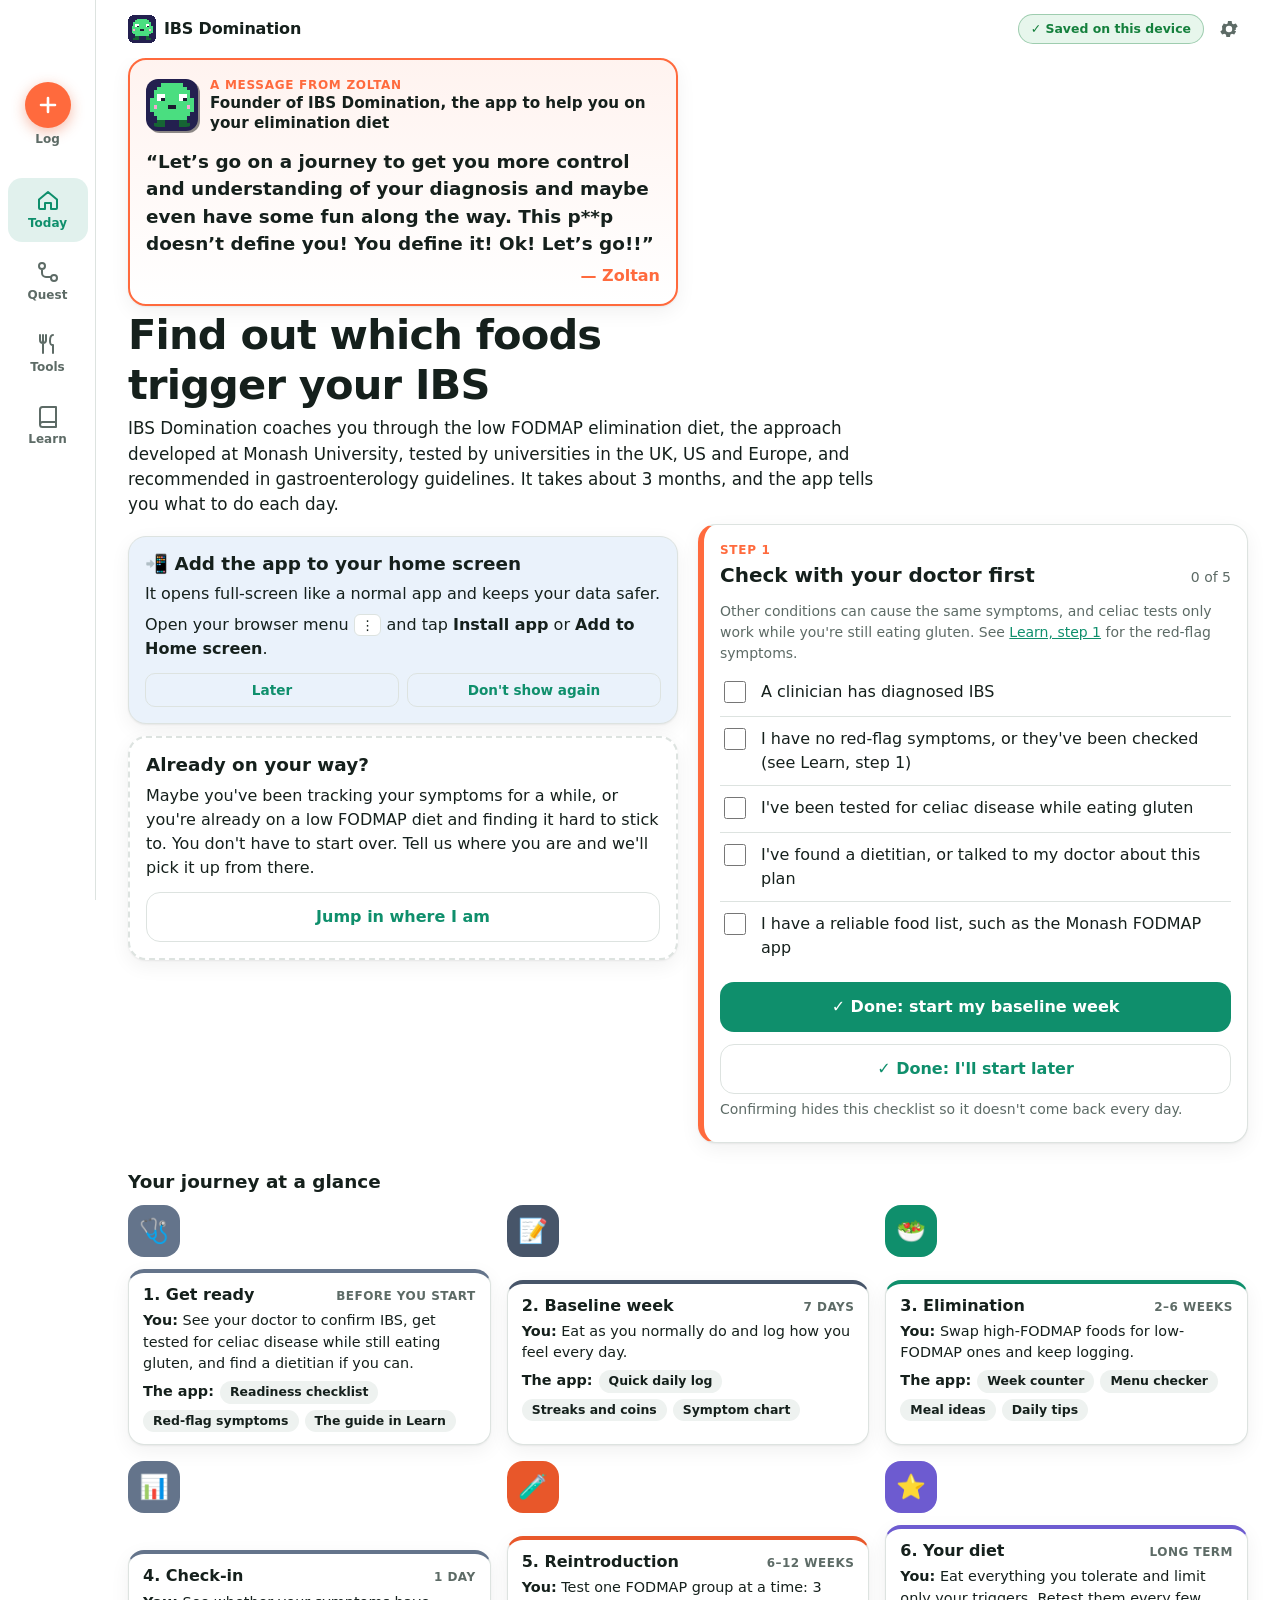
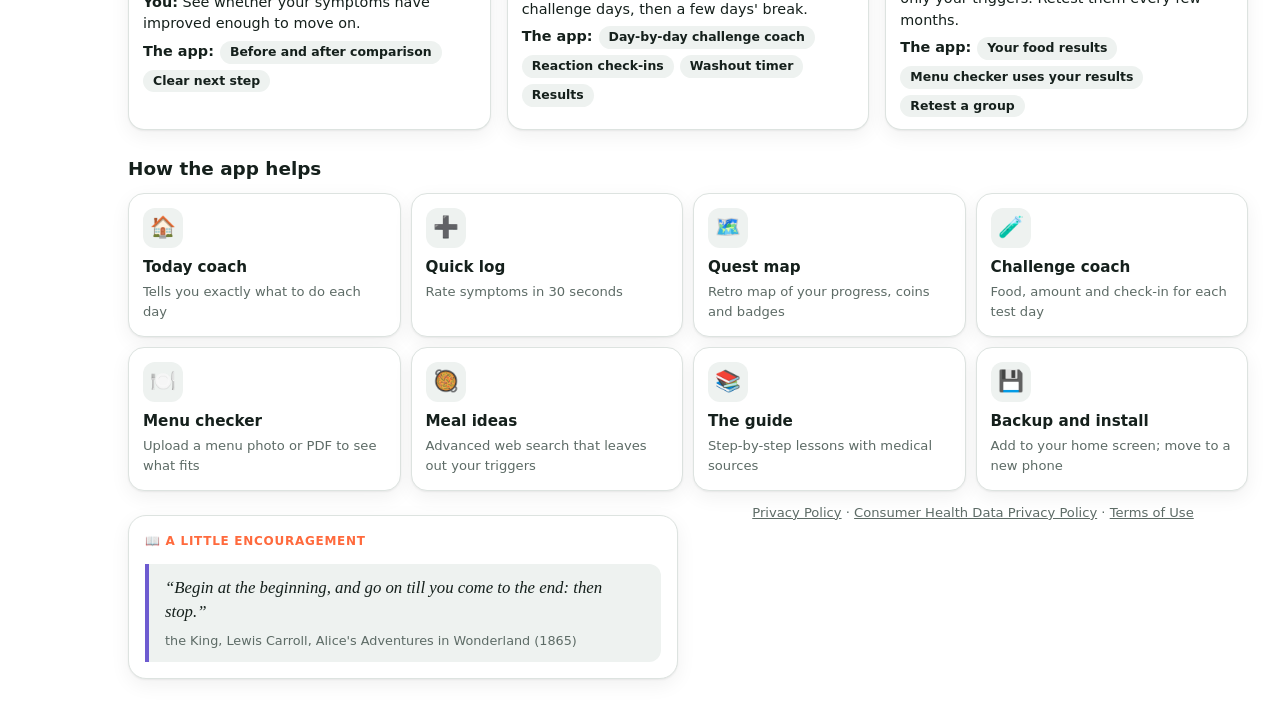
==== commit 6ea5e8f1: "Show the add-to-home-screen reminder on the welcome page from the first visit Android and desktop Ch" ====
--- a/index.html
+++ b/index.html
@@ -11,7 +11,7 @@
   <link rel="apple-touch-icon" href="icons/icon-192.png">
   <meta name="apple-mobile-web-app-capable" content="yes">
   <meta name="apple-mobile-web-app-title" content="IBS Domination">
-  <link rel="stylesheet" href="css/style.css?v=20261109c">
+  <link rel="stylesheet" href="css/style.css?v=20261109d">
 </head>
 <body>
 
@@ -552,8 +552,8 @@
 
 <div class="toast" id="toast" role="status" aria-live="polite"></div>
 
-<script src="js/fodmap-data.js?v=20261109c"></script>
-<script src="js/app.js?v=20261109c"></script>
-<script src="js/features.js?v=20261109c"></script>
+<script src="js/fodmap-data.js?v=20261109d"></script>
+<script src="js/app.js?v=20261109d"></script>
+<script src="js/features.js?v=20261109d"></script>
 </body>
 </html>
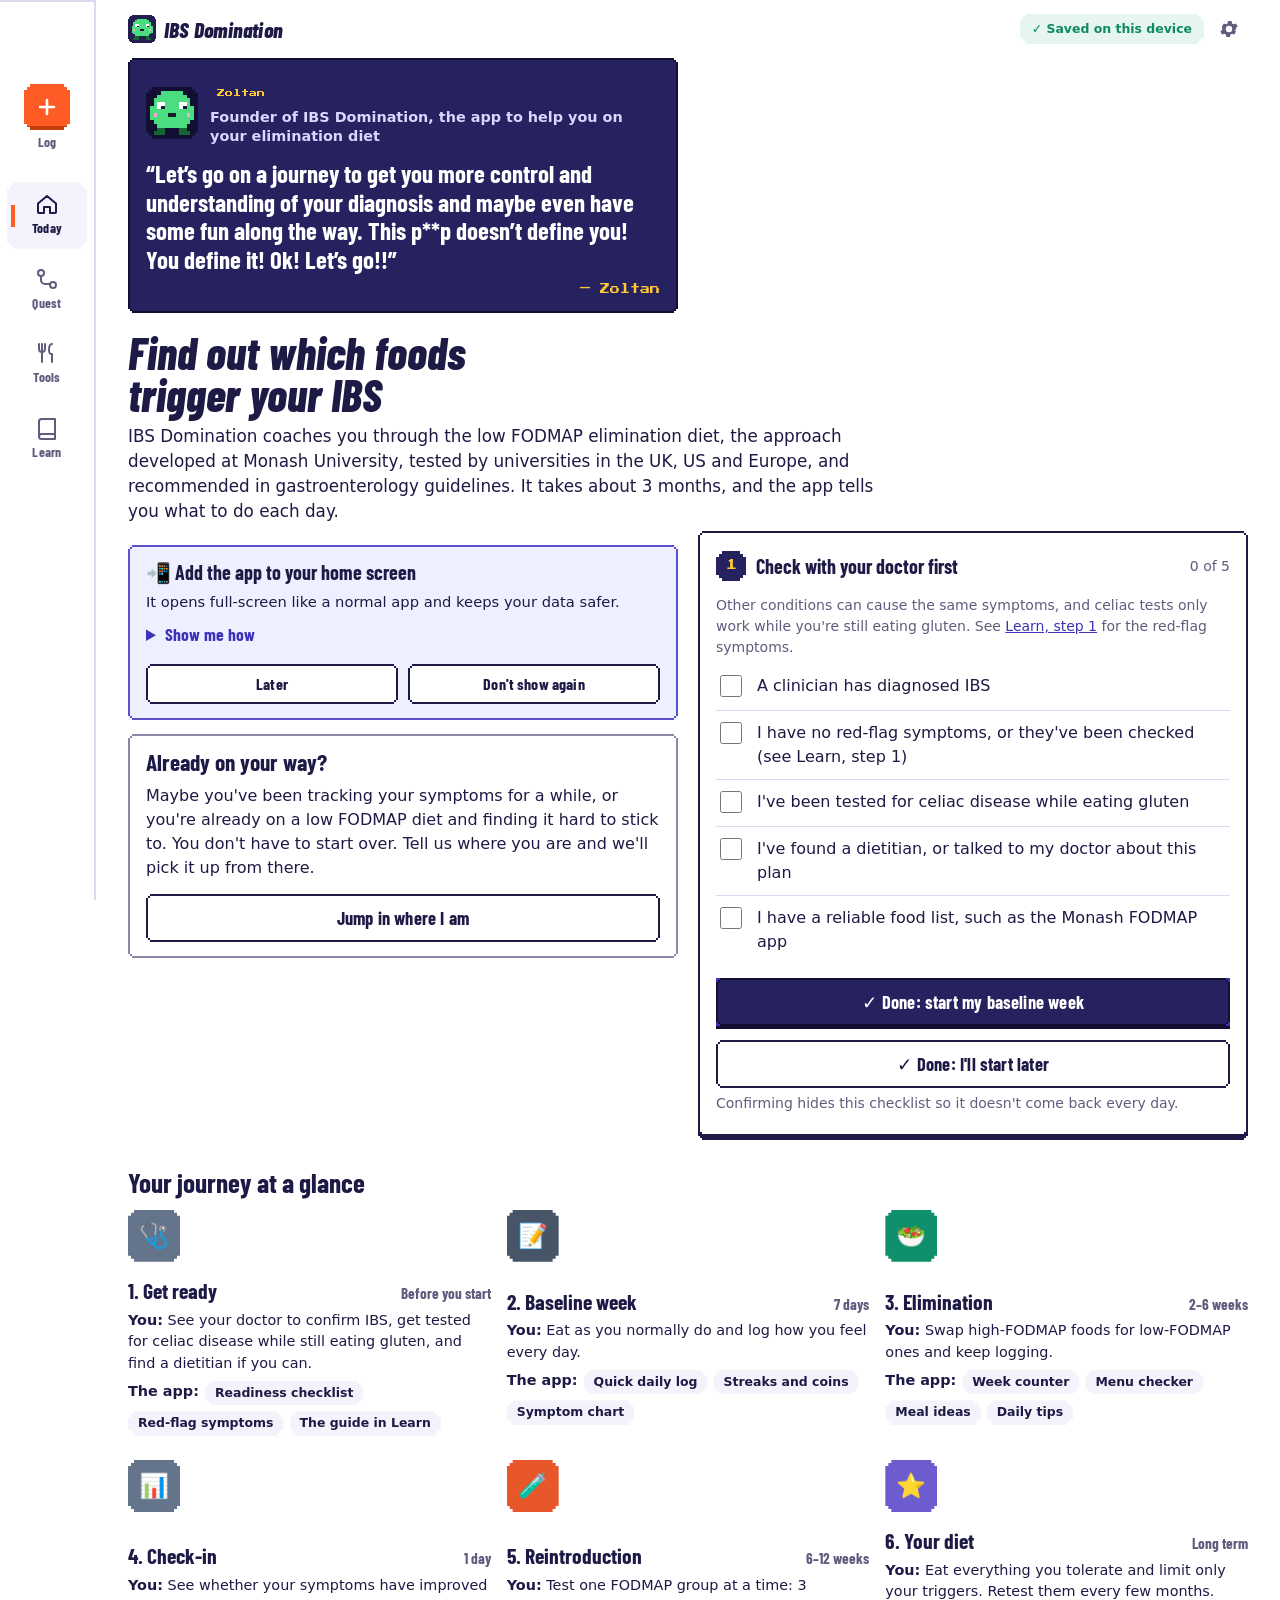
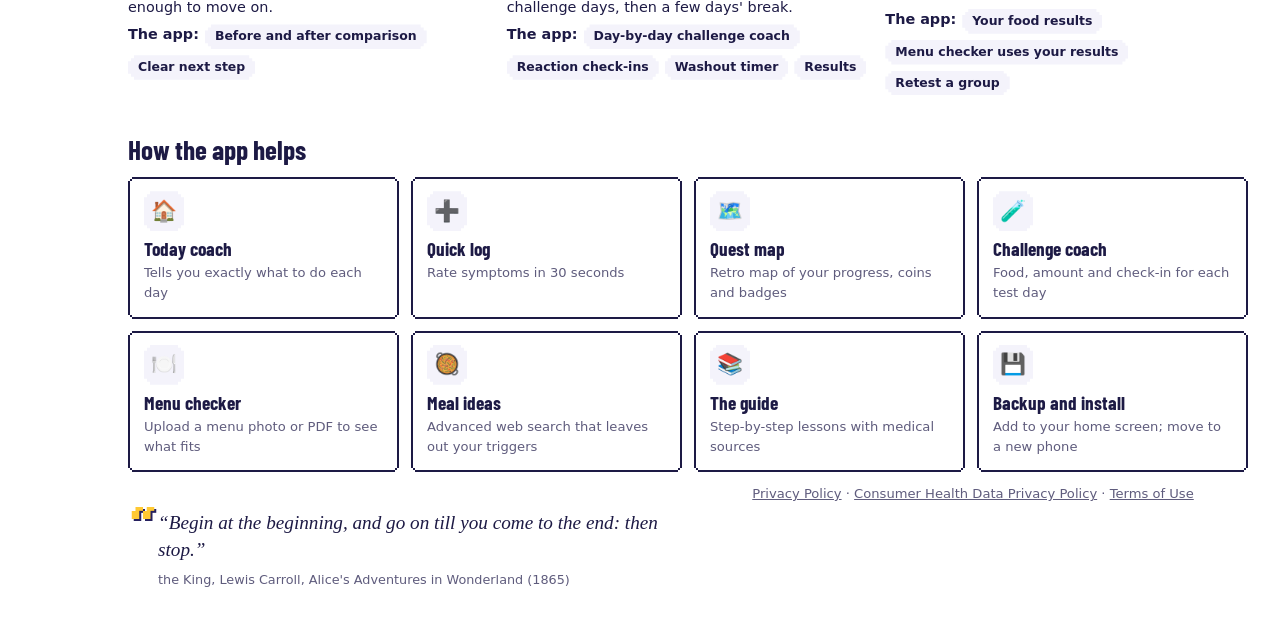
==== commit 05c099d5: "Redesign the app's look: Arcade × Run Club The quest map's pixel world now frames every page instead" ====
--- a/index.html
+++ b/index.html
@@ -11,7 +11,8 @@
   <link rel="apple-touch-icon" href="icons/icon-192.png">
   <meta name="apple-mobile-web-app-capable" content="yes">
   <meta name="apple-mobile-web-app-title" content="IBS Domination">
-  <link rel="stylesheet" href="css/style.css?v=20261109d">
+  <link rel="stylesheet" href="css/frames.css?v=20261109e">
+  <link rel="stylesheet" href="css/style.css?v=20261109e">
 </head>
 <body>
 
@@ -552,8 +553,8 @@
 
 <div class="toast" id="toast" role="status" aria-live="polite"></div>
 
-<script src="js/fodmap-data.js?v=20261109d"></script>
-<script src="js/app.js?v=20261109d"></script>
-<script src="js/features.js?v=20261109d"></script>
+<script src="js/fodmap-data.js?v=20261109e"></script>
+<script src="js/app.js?v=20261109e"></script>
+<script src="js/features.js?v=20261109e"></script>
 </body>
 </html>
--- a/css/frames.css
+++ b/css/frames.css
@@ -0,0 +1,35 @@
+/* Pixel-corner frames, generated by scripts/build-frames.js. Edit the colours there. */
+:root {
+  --f-paper: url("data:image/svg+xml,%3Csvg xmlns='http://www.w3.org/2000/svg' width='7' height='7' shape-rendering='crispEdges'%3E%3Cpath fill='%231d1a45' d='M2 0h3v1h-3zM1 1h1v1h-1zM5 1h1v1h-1zM0 2h1v1h-1zM6 2h1v1h-1zM0 3h1v1h-1zM6 3h1v1h-1zM0 4h1v1h-1zM6 4h1v1h-1zM1 5h1v1h-1zM5 5h1v1h-1zM2 6h3v1h-3z'/%3E%3Cpath fill='%23ffffff' d='M2 1h3v1h-3zM1 2h5v1h-5zM1 3h5v1h-5zM1 4h5v1h-5zM2 5h3v1h-3z'/%3E%3C/svg%3E");
+  --f-soft: url("data:image/svg+xml,%3Csvg xmlns='http://www.w3.org/2000/svg' width='7' height='7' shape-rendering='crispEdges'%3E%3Cpath fill='%23dcd9ee' d='M2 0h3v1h-3zM1 1h1v1h-1zM5 1h1v1h-1zM0 2h1v1h-1zM6 2h1v1h-1zM0 3h1v1h-1zM6 3h1v1h-1zM0 4h1v1h-1zM6 4h1v1h-1zM1 5h1v1h-1zM5 5h1v1h-1zM2 6h3v1h-3z'/%3E%3Cpath fill='%23f4f3fb' d='M2 1h3v1h-3zM1 2h5v1h-5zM1 3h5v1h-5zM1 4h5v1h-5zM2 5h3v1h-3z'/%3E%3C/svg%3E");
+  --f-night: url("data:image/svg+xml,%3Csvg xmlns='http://www.w3.org/2000/svg' width='7' height='7' shape-rendering='crispEdges'%3E%3Cpath fill='%2326215f' d='M2 0h3v1h-3zM1 1h1v1h-1zM5 1h1v1h-1zM0 2h1v1h-1zM6 2h1v1h-1zM0 3h1v1h-1zM6 3h1v1h-1zM0 4h1v1h-1zM6 4h1v1h-1zM1 5h1v1h-1zM5 5h1v1h-1zM2 6h3v1h-3z'/%3E%3Cpath fill='%2326215f' d='M2 1h3v1h-3zM1 2h5v1h-5zM1 3h5v1h-5zM1 4h5v1h-5zM2 5h3v1h-3z'/%3E%3C/svg%3E");
+  --f-run: url("data:image/svg+xml,%3Csvg xmlns='http://www.w3.org/2000/svg' width='7' height='7' shape-rendering='crispEdges'%3E%3Cpath fill='%23c23d0c' d='M2 0h3v1h-3zM1 1h1v1h-1zM5 1h1v1h-1zM0 2h1v1h-1zM6 2h1v1h-1zM0 3h1v1h-1zM6 3h1v1h-1zM0 4h1v1h-1zM6 4h1v1h-1zM1 5h1v1h-1zM5 5h1v1h-1zM2 6h3v1h-3z'/%3E%3Cpath fill='%23ff5b24' d='M2 1h3v1h-3zM1 2h5v1h-5zM1 3h5v1h-5zM1 4h5v1h-5zM2 5h3v1h-3z'/%3E%3C/svg%3E");
+  --f-ink: url("data:image/svg+xml,%3Csvg xmlns='http://www.w3.org/2000/svg' width='7' height='7' shape-rendering='crispEdges'%3E%3Cpath fill='%23120f33' d='M2 0h3v1h-3zM1 1h1v1h-1zM5 1h1v1h-1zM0 2h1v1h-1zM6 2h1v1h-1zM0 3h1v1h-1zM6 3h1v1h-1zM0 4h1v1h-1zM6 4h1v1h-1zM1 5h1v1h-1zM5 5h1v1h-1zM2 6h3v1h-3z'/%3E%3Cpath fill='%2326215f' d='M2 1h3v1h-3zM1 2h5v1h-5zM1 3h5v1h-5zM1 4h5v1h-5zM2 5h3v1h-3z'/%3E%3C/svg%3E");
+  --f-good: url("data:image/svg+xml,%3Csvg xmlns='http://www.w3.org/2000/svg' width='7' height='7' shape-rendering='crispEdges'%3E%3Cpath fill='%230e8a5f' d='M2 0h3v1h-3zM1 1h1v1h-1zM5 1h1v1h-1zM0 2h1v1h-1zM6 2h1v1h-1zM0 3h1v1h-1zM6 3h1v1h-1zM0 4h1v1h-1zM6 4h1v1h-1zM1 5h1v1h-1zM5 5h1v1h-1zM2 6h3v1h-3z'/%3E%3Cpath fill='%23e6f6ee' d='M2 1h3v1h-3zM1 2h5v1h-5zM1 3h5v1h-5zM1 4h5v1h-5zM2 5h3v1h-3z'/%3E%3C/svg%3E");
+  --f-warn: url("data:image/svg+xml,%3Csvg xmlns='http://www.w3.org/2000/svg' width='7' height='7' shape-rendering='crispEdges'%3E%3Cpath fill='%23c27a00' d='M2 0h3v1h-3zM1 1h1v1h-1zM5 1h1v1h-1zM0 2h1v1h-1zM6 2h1v1h-1zM0 3h1v1h-1zM6 3h1v1h-1zM0 4h1v1h-1zM6 4h1v1h-1zM1 5h1v1h-1zM5 5h1v1h-1zM2 6h3v1h-3z'/%3E%3Cpath fill='%23fff4dc' d='M2 1h3v1h-3zM1 2h5v1h-5zM1 3h5v1h-5zM1 4h5v1h-5zM2 5h3v1h-3z'/%3E%3C/svg%3E");
+  --f-bad: url("data:image/svg+xml,%3Csvg xmlns='http://www.w3.org/2000/svg' width='7' height='7' shape-rendering='crispEdges'%3E%3Cpath fill='%23c42b2b' d='M2 0h3v1h-3zM1 1h1v1h-1zM5 1h1v1h-1zM0 2h1v1h-1zM6 2h1v1h-1zM0 3h1v1h-1zM6 3h1v1h-1zM0 4h1v1h-1zM6 4h1v1h-1zM1 5h1v1h-1zM5 5h1v1h-1zM2 6h3v1h-3z'/%3E%3Cpath fill='%23fdecec' d='M2 1h3v1h-3zM1 2h5v1h-5zM1 3h5v1h-5zM1 4h5v1h-5zM2 5h3v1h-3z'/%3E%3C/svg%3E");
+  --f-tip: url("data:image/svg+xml,%3Csvg xmlns='http://www.w3.org/2000/svg' width='7' height='7' shape-rendering='crispEdges'%3E%3Cpath fill='%235b52c9' d='M2 0h3v1h-3zM1 1h1v1h-1zM5 1h1v1h-1zM0 2h1v1h-1zM6 2h1v1h-1zM0 3h1v1h-1zM6 3h1v1h-1zM0 4h1v1h-1zM6 4h1v1h-1zM1 5h1v1h-1zM5 5h1v1h-1zM2 6h3v1h-3z'/%3E%3Cpath fill='%23eef0ff' d='M2 1h3v1h-3zM1 2h5v1h-5zM1 3h5v1h-5zM1 4h5v1h-5zM2 5h3v1h-3z'/%3E%3C/svg%3E");
+  --f-line: url("data:image/svg+xml,%3Csvg xmlns='http://www.w3.org/2000/svg' width='7' height='7' shape-rendering='crispEdges'%3E%3Cpath fill='%23dcd9ee' d='M2 0h3v1h-3zM1 1h1v1h-1zM5 1h1v1h-1zM0 2h1v1h-1zM6 2h1v1h-1zM0 3h1v1h-1zM6 3h1v1h-1zM0 4h1v1h-1zM6 4h1v1h-1zM1 5h1v1h-1zM5 5h1v1h-1zM2 6h3v1h-3z'/%3E%3Cpath fill='%23ffffff' d='M2 1h3v1h-3zM1 2h5v1h-5zM1 3h5v1h-5zM1 4h5v1h-5zM2 5h3v1h-3z'/%3E%3C/svg%3E");
+  --f-ok: url("data:image/svg+xml,%3Csvg xmlns='http://www.w3.org/2000/svg' width='7' height='7' shape-rendering='crispEdges'%3E%3Cpath fill='%230e8a5f' d='M2 0h3v1h-3zM1 1h1v1h-1zM5 1h1v1h-1zM0 2h1v1h-1zM6 2h1v1h-1zM0 3h1v1h-1zM6 3h1v1h-1zM0 4h1v1h-1zM6 4h1v1h-1zM1 5h1v1h-1zM5 5h1v1h-1zM2 6h3v1h-3z'/%3E%3Cpath fill='%23ffffff' d='M2 1h3v1h-3zM1 2h5v1h-5zM1 3h5v1h-5zM1 4h5v1h-5zM2 5h3v1h-3z'/%3E%3C/svg%3E");
+  --f-mod: url("data:image/svg+xml,%3Csvg xmlns='http://www.w3.org/2000/svg' width='7' height='7' shape-rendering='crispEdges'%3E%3Cpath fill='%23c27a00' d='M2 0h3v1h-3zM1 1h1v1h-1zM5 1h1v1h-1zM0 2h1v1h-1zM6 2h1v1h-1zM0 3h1v1h-1zM6 3h1v1h-1zM0 4h1v1h-1zM6 4h1v1h-1zM1 5h1v1h-1zM5 5h1v1h-1zM2 6h3v1h-3z'/%3E%3Cpath fill='%23ffffff' d='M2 1h3v1h-3zM1 2h5v1h-5zM1 3h5v1h-5zM1 4h5v1h-5zM2 5h3v1h-3z'/%3E%3C/svg%3E");
+  --f-no: url("data:image/svg+xml,%3Csvg xmlns='http://www.w3.org/2000/svg' width='7' height='7' shape-rendering='crispEdges'%3E%3Cpath fill='%23c42b2b' d='M2 0h3v1h-3zM1 1h1v1h-1zM5 1h1v1h-1zM0 2h1v1h-1zM6 2h1v1h-1zM0 3h1v1h-1zM6 3h1v1h-1zM0 4h1v1h-1zM6 4h1v1h-1zM1 5h1v1h-1zM5 5h1v1h-1zM2 6h3v1h-3z'/%3E%3Cpath fill='%23ffffff' d='M2 1h3v1h-3zM1 2h5v1h-5zM1 3h5v1h-5zM1 4h5v1h-5zM2 5h3v1h-3z'/%3E%3C/svg%3E");
+  --f-dash: url("data:image/svg+xml,%3Csvg xmlns='http://www.w3.org/2000/svg' width='7' height='7' shape-rendering='crispEdges'%3E%3Cpath fill='%238c89a8' d='M2 0h3v1h-3zM1 1h1v1h-1zM5 1h1v1h-1zM0 2h1v1h-1zM6 2h1v1h-1zM0 3h1v1h-1zM6 3h1v1h-1zM0 4h1v1h-1zM6 4h1v1h-1zM1 5h1v1h-1zM5 5h1v1h-1zM2 6h3v1h-3z'/%3E%3Cpath fill='%23ffffff' d='M2 1h3v1h-3zM1 2h5v1h-5zM1 3h5v1h-5zM1 4h5v1h-5zM2 5h3v1h-3z'/%3E%3C/svg%3E");
+}
+@media (prefers-color-scheme: dark) {
+  :root {
+    --f-paper: url("data:image/svg+xml,%3Csvg xmlns='http://www.w3.org/2000/svg' width='7' height='7' shape-rendering='crispEdges'%3E%3Cpath fill='%23c9c3ff' d='M2 0h3v1h-3zM1 1h1v1h-1zM5 1h1v1h-1zM0 2h1v1h-1zM6 2h1v1h-1zM0 3h1v1h-1zM6 3h1v1h-1zM0 4h1v1h-1zM6 4h1v1h-1zM1 5h1v1h-1zM5 5h1v1h-1zM2 6h3v1h-3z'/%3E%3Cpath fill='%2317152e' d='M2 1h3v1h-3zM1 2h5v1h-5zM1 3h5v1h-5zM1 4h5v1h-5zM2 5h3v1h-3z'/%3E%3C/svg%3E");
+    --f-soft: url("data:image/svg+xml,%3Csvg xmlns='http://www.w3.org/2000/svg' width='7' height='7' shape-rendering='crispEdges'%3E%3Cpath fill='%232f2b57' d='M2 0h3v1h-3zM1 1h1v1h-1zM5 1h1v1h-1zM0 2h1v1h-1zM6 2h1v1h-1zM0 3h1v1h-1zM6 3h1v1h-1zM0 4h1v1h-1zM6 4h1v1h-1zM1 5h1v1h-1zM5 5h1v1h-1zM2 6h3v1h-3z'/%3E%3Cpath fill='%231e1b3b' d='M2 1h3v1h-3zM1 2h5v1h-5zM1 3h5v1h-5zM1 4h5v1h-5zM2 5h3v1h-3z'/%3E%3C/svg%3E");
+    --f-night: url("data:image/svg+xml,%3Csvg xmlns='http://www.w3.org/2000/svg' width='7' height='7' shape-rendering='crispEdges'%3E%3Cpath fill='%232a2468' d='M2 0h3v1h-3zM1 1h1v1h-1zM5 1h1v1h-1zM0 2h1v1h-1zM6 2h1v1h-1zM0 3h1v1h-1zM6 3h1v1h-1zM0 4h1v1h-1zM6 4h1v1h-1zM1 5h1v1h-1zM5 5h1v1h-1zM2 6h3v1h-3z'/%3E%3Cpath fill='%232a2468' d='M2 1h3v1h-3zM1 2h5v1h-5zM1 3h5v1h-5zM1 4h5v1h-5zM2 5h3v1h-3z'/%3E%3C/svg%3E");
+    --f-run: url("data:image/svg+xml,%3Csvg xmlns='http://www.w3.org/2000/svg' width='7' height='7' shape-rendering='crispEdges'%3E%3Cpath fill='%23ffb08f' d='M2 0h3v1h-3zM1 1h1v1h-1zM5 1h1v1h-1zM0 2h1v1h-1zM6 2h1v1h-1zM0 3h1v1h-1zM6 3h1v1h-1zM0 4h1v1h-1zM6 4h1v1h-1zM1 5h1v1h-1zM5 5h1v1h-1zM2 6h3v1h-3z'/%3E%3Cpath fill='%23ff6a36' d='M2 1h3v1h-3zM1 2h5v1h-5zM1 3h5v1h-5zM1 4h5v1h-5zM2 5h3v1h-3z'/%3E%3C/svg%3E");
+    --f-ink: url("data:image/svg+xml,%3Csvg xmlns='http://www.w3.org/2000/svg' width='7' height='7' shape-rendering='crispEdges'%3E%3Cpath fill='%231a1645' d='M2 0h3v1h-3zM1 1h1v1h-1zM5 1h1v1h-1zM0 2h1v1h-1zM6 2h1v1h-1zM0 3h1v1h-1zM6 3h1v1h-1zM0 4h1v1h-1zM6 4h1v1h-1zM1 5h1v1h-1zM5 5h1v1h-1zM2 6h3v1h-3z'/%3E%3Cpath fill='%233b3490' d='M2 1h3v1h-3zM1 2h5v1h-5zM1 3h5v1h-5zM1 4h5v1h-5zM2 5h3v1h-3z'/%3E%3C/svg%3E");
+    --f-good: url("data:image/svg+xml,%3Csvg xmlns='http://www.w3.org/2000/svg' width='7' height='7' shape-rendering='crispEdges'%3E%3Cpath fill='%234ade80' d='M2 0h3v1h-3zM1 1h1v1h-1zM5 1h1v1h-1zM0 2h1v1h-1zM6 2h1v1h-1zM0 3h1v1h-1zM6 3h1v1h-1zM0 4h1v1h-1zM6 4h1v1h-1zM1 5h1v1h-1zM5 5h1v1h-1zM2 6h3v1h-3z'/%3E%3Cpath fill='%2312291f' d='M2 1h3v1h-3zM1 2h5v1h-5zM1 3h5v1h-5zM1 4h5v1h-5zM2 5h3v1h-3z'/%3E%3C/svg%3E");
+    --f-warn: url("data:image/svg+xml,%3Csvg xmlns='http://www.w3.org/2000/svg' width='7' height='7' shape-rendering='crispEdges'%3E%3Cpath fill='%23fbbf24' d='M2 0h3v1h-3zM1 1h1v1h-1zM5 1h1v1h-1zM0 2h1v1h-1zM6 2h1v1h-1zM0 3h1v1h-1zM6 3h1v1h-1zM0 4h1v1h-1zM6 4h1v1h-1zM1 5h1v1h-1zM5 5h1v1h-1zM2 6h3v1h-3z'/%3E%3Cpath fill='%232e2612' d='M2 1h3v1h-3zM1 2h5v1h-5zM1 3h5v1h-5zM1 4h5v1h-5zM2 5h3v1h-3z'/%3E%3C/svg%3E");
+    --f-bad: url("data:image/svg+xml,%3Csvg xmlns='http://www.w3.org/2000/svg' width='7' height='7' shape-rendering='crispEdges'%3E%3Cpath fill='%23f87171' d='M2 0h3v1h-3zM1 1h1v1h-1zM5 1h1v1h-1zM0 2h1v1h-1zM6 2h1v1h-1zM0 3h1v1h-1zM6 3h1v1h-1zM0 4h1v1h-1zM6 4h1v1h-1zM1 5h1v1h-1zM5 5h1v1h-1zM2 6h3v1h-3z'/%3E%3Cpath fill='%23331a1a' d='M2 1h3v1h-3zM1 2h5v1h-5zM1 3h5v1h-5zM1 4h5v1h-5zM2 5h3v1h-3z'/%3E%3C/svg%3E");
+    --f-tip: url("data:image/svg+xml,%3Csvg xmlns='http://www.w3.org/2000/svg' width='7' height='7' shape-rendering='crispEdges'%3E%3Cpath fill='%238f86ff' d='M2 0h3v1h-3zM1 1h1v1h-1zM5 1h1v1h-1zM0 2h1v1h-1zM6 2h1v1h-1zM0 3h1v1h-1zM6 3h1v1h-1zM0 4h1v1h-1zM6 4h1v1h-1zM1 5h1v1h-1zM5 5h1v1h-1zM2 6h3v1h-3z'/%3E%3Cpath fill='%231f1d45' d='M2 1h3v1h-3zM1 2h5v1h-5zM1 3h5v1h-5zM1 4h5v1h-5zM2 5h3v1h-3z'/%3E%3C/svg%3E");
+    --f-line: url("data:image/svg+xml,%3Csvg xmlns='http://www.w3.org/2000/svg' width='7' height='7' shape-rendering='crispEdges'%3E%3Cpath fill='%232f2b57' d='M2 0h3v1h-3zM1 1h1v1h-1zM5 1h1v1h-1zM0 2h1v1h-1zM6 2h1v1h-1zM0 3h1v1h-1zM6 3h1v1h-1zM0 4h1v1h-1zM6 4h1v1h-1zM1 5h1v1h-1zM5 5h1v1h-1zM2 6h3v1h-3z'/%3E%3Cpath fill='%2317152e' d='M2 1h3v1h-3zM1 2h5v1h-5zM1 3h5v1h-5zM1 4h5v1h-5zM2 5h3v1h-3z'/%3E%3C/svg%3E");
+    --f-ok: url("data:image/svg+xml,%3Csvg xmlns='http://www.w3.org/2000/svg' width='7' height='7' shape-rendering='crispEdges'%3E%3Cpath fill='%234ade80' d='M2 0h3v1h-3zM1 1h1v1h-1zM5 1h1v1h-1zM0 2h1v1h-1zM6 2h1v1h-1zM0 3h1v1h-1zM6 3h1v1h-1zM0 4h1v1h-1zM6 4h1v1h-1zM1 5h1v1h-1zM5 5h1v1h-1zM2 6h3v1h-3z'/%3E%3Cpath fill='%2317152e' d='M2 1h3v1h-3zM1 2h5v1h-5zM1 3h5v1h-5zM1 4h5v1h-5zM2 5h3v1h-3z'/%3E%3C/svg%3E");
+    --f-mod: url("data:image/svg+xml,%3Csvg xmlns='http://www.w3.org/2000/svg' width='7' height='7' shape-rendering='crispEdges'%3E%3Cpath fill='%23fbbf24' d='M2 0h3v1h-3zM1 1h1v1h-1zM5 1h1v1h-1zM0 2h1v1h-1zM6 2h1v1h-1zM0 3h1v1h-1zM6 3h1v1h-1zM0 4h1v1h-1zM6 4h1v1h-1zM1 5h1v1h-1zM5 5h1v1h-1zM2 6h3v1h-3z'/%3E%3Cpath fill='%2317152e' d='M2 1h3v1h-3zM1 2h5v1h-5zM1 3h5v1h-5zM1 4h5v1h-5zM2 5h3v1h-3z'/%3E%3C/svg%3E");
+    --f-no: url("data:image/svg+xml,%3Csvg xmlns='http://www.w3.org/2000/svg' width='7' height='7' shape-rendering='crispEdges'%3E%3Cpath fill='%23f87171' d='M2 0h3v1h-3zM1 1h1v1h-1zM5 1h1v1h-1zM0 2h1v1h-1zM6 2h1v1h-1zM0 3h1v1h-1zM6 3h1v1h-1zM0 4h1v1h-1zM6 4h1v1h-1zM1 5h1v1h-1zM5 5h1v1h-1zM2 6h3v1h-3z'/%3E%3Cpath fill='%2317152e' d='M2 1h3v1h-3zM1 2h5v1h-5zM1 3h5v1h-5zM1 4h5v1h-5zM2 5h3v1h-3z'/%3E%3C/svg%3E");
+    --f-dash: url("data:image/svg+xml,%3Csvg xmlns='http://www.w3.org/2000/svg' width='7' height='7' shape-rendering='crispEdges'%3E%3Cpath fill='%236f6b94' d='M2 0h3v1h-3zM1 1h1v1h-1zM5 1h1v1h-1zM0 2h1v1h-1zM6 2h1v1h-1zM0 3h1v1h-1zM6 3h1v1h-1zM0 4h1v1h-1zM6 4h1v1h-1zM1 5h1v1h-1zM5 5h1v1h-1zM2 6h3v1h-3z'/%3E%3Cpath fill='%2317152e' d='M2 1h3v1h-3zM1 2h5v1h-5zM1 3h5v1h-5zM1 4h5v1h-5zM2 5h3v1h-3z'/%3E%3C/svg%3E");
+  }
+}
--- a/css/style.css
+++ b/css/style.css
@@ -706,3 +706,266 @@
 .lookup-item { margin-top: 8px; }
 .row-inline { display: flex; gap: 8px; }
 .row-inline input { flex: 1; min-width: 0; }
+
+/* =====================================================================
+   Arcade × Run Club skin
+   The quest map's pixel world frames every page; big slanted condensed
+   numbers come from running apps. Frames are 9-slice pixel corners
+   (css/frames.css, built by scripts/build-frames.js), in three tiers:
+   paper + ink line = something to act on; soft = information; night = the
+   hero. Green means good/done, orange means "do this now", gold is a reward.
+   ===================================================================== */
+@font-face { font-family: "Barlow Condensed"; font-style: normal; font-weight: 700; font-display: swap;
+  src: url("../fonts/barlow-condensed-latin-700-normal.woff2") format("woff2"); }
+@font-face { font-family: "Barlow Condensed"; font-style: italic; font-weight: 800; font-display: swap;
+  src: url("../fonts/barlow-condensed-latin-800-italic.woff2") format("woff2"); }
+
+:root {
+  --ink: #1d1a45; --night: #26215f; --run: #ff5b24; --run-dark: #c23d0c; --coin: #ffc933; --gut: #0e8a5f;
+  --text: #1d1a45; --muted: #5f5c7d; --border: #dcd9ee; --surface-2: #f4f3fb;
+  --primary: #3d33b8; --accent: #ff5b24; --good: #0e8a5f; --good-bg: #e6f6ee; --tip-bg: #eef0ff;
+  --display: "Barlow Condensed", "Arial Narrow", system-ui, sans-serif;
+  --pxf: "Press Start 2P", ui-monospace, monospace;
+  --notch: polygon(0 6px, 3px 6px, 3px 3px, 6px 3px, 6px 0, calc(100% - 6px) 0, calc(100% - 6px) 3px, calc(100% - 3px) 3px, calc(100% - 3px) 6px, 100% 6px,
+    100% calc(100% - 6px), calc(100% - 3px) calc(100% - 6px), calc(100% - 3px) calc(100% - 3px), calc(100% - 6px) calc(100% - 3px), calc(100% - 6px) 100%,
+    6px 100%, 6px calc(100% - 3px), 3px calc(100% - 3px), 3px calc(100% - 6px), 0 calc(100% - 6px));
+  --frame: var(--f-soft);
+}
+@media (prefers-color-scheme: dark) {
+  :root {
+    --bg: #0f0d22; --surface: #17152e; --surface-2: #1e1b3b; --ink: #c9c3ff; --text: #ecebff; --muted: #a6a3c7; --border: #2f2b57;
+    --primary: #a99bff; --primary-ink: #120f33; --tip-bg: #1f1d45; --good: #4ade80; --good-bg: #14291d;
+  }
+}
+
+/* --- type --- */
+h1, h2, .view-title, .section-title, .welcome h1 { font-family: var(--display); font-weight: 700; letter-spacing: 0; }
+.view-title { font-size: 2.4rem; line-height: 1; margin: 10px 0 6px; }
+h2 { font-size: 1.45rem; line-height: 1.1; }
+.section-title { font-size: 1.7rem; margin: 32px 0 10px; }
+.welcome h1 { font-size: 2.8rem; font-weight: 800; font-style: italic; line-height: .95; margin: 18px 0 8px; }
+.brand span { font-family: var(--display); font-weight: 800; font-style: italic; font-size: 1.35rem; letter-spacing: .01em; }
+.kicker { text-transform: none; letter-spacing: 0; font-family: var(--display); font-size: 1rem; font-weight: 700; color: var(--run); }
+
+/* --- the frame system --- */
+.card, .feature, .dish, .lesson-body .card, .tool .card, .grid-2 .card, .guide-grid .card, .stat, .node .body,
+.hud, .tabs-inline, .lookup-result, .result-row, .data-status, .choice-card > span, .disclaimer, .draft-banner, .big-food, code.query, .drop {
+  border: 6px solid transparent; border-radius: 0; background: none; box-shadow: none;
+  border-image: var(--frame) 3 fill / 6px stretch;
+}
+.card, .feature, .dish, .stat, .hud, .hero, .btn, .say-box, input, select, textarea, .seg span, .tabs-inline, .drop, .lookup-result, .result-row { image-rendering: pixelated; }
+.card { padding: 10px 12px; margin: 14px 0; }
+.card.task, .feature, .card.jump-card { --frame: var(--f-paper); }
+.card.task { filter: drop-shadow(0 4px 0 var(--ink)); margin-bottom: 18px; }
+.card.tip, .lookup-result { --frame: var(--f-tip); }
+.card.good, .card.ok { --frame: var(--f-good); }
+.card.warn, .disclaimer, .draft-banner { --frame: var(--f-warn); }
+.card.bad, .card.alert { --frame: var(--f-bad); }
+.card.research { border-left-width: 6px; --frame: var(--f-tip); }
+.card.changed { border-left-width: 6px; --frame: var(--f-warn); }
+.card.jump-card { border-style: solid; --frame: var(--f-dash); }
+.card.fold { --frame: var(--f-soft); }
+
+/* --- buttons: arcade keys --- */
+.btn, .tool button:not(.btn):not(.chip):not(.seg-btn), .px-skip {
+  font-family: var(--display); font-weight: 700; font-size: 1.15rem; letter-spacing: .01em; line-height: 1.1;
+  border: 6px solid transparent; border-radius: 0; padding: 7px 14px; min-height: 48px; color: #fff; background: none;
+  border-image: var(--f-ink) 3 fill / 6px stretch; filter: drop-shadow(0 3px 0 #120f33);
+  transition: transform .06s steps(1);
+}
+.btn:active, .tool button:not(.btn):not(.chip):not(.seg-btn):active { transform: translateY(3px); filter: none; }
+.btn.accent { border-image-source: var(--f-run); filter: drop-shadow(0 3px 0 var(--run-dark)); }
+.btn.primary { border-image-source: var(--f-ink); color: #fff; }
+.btn.ghost, .tool button.secondary { border-image-source: var(--f-paper); color: var(--ink); filter: none; }
+.btn.danger { border-image-source: var(--f-no); color: var(--bad); filter: none; }
+.btn.small { font-size: 1rem; min-height: 40px; padding: 3px 10px; }
+.btn:disabled { filter: none; }
+.btn-row { gap: 10px; margin-top: 14px; }
+.tool .filter button:not(.btn) { min-height: 36px; font-size: .95rem; padding: 2px 10px; filter: none; }
+@media (prefers-color-scheme: dark) { .btn.primary, .btn:not(.ghost):not(.accent):not(.danger) { color: #fff; } }
+
+/* --- form fields --- */
+input:not([type=range]):not([type=checkbox]):not([type=radio]):not([type=file]), select, textarea {
+  border: 6px solid transparent; border-radius: 0; background: none; padding: 6px 8px;
+  border-image: var(--f-soft) 3 fill / 6px stretch;
+}
+input:not([type=range]):not([type=checkbox]):not([type=radio]):focus, select:focus, textarea:focus { outline: none; border-image-source: var(--f-paper); }
+:focus-visible { outline: 3px solid var(--coin); outline-offset: 2px; }
+input[type=checkbox] { accent-color: var(--gut); }
+/* slider: a thick bar with a square pixel handle */
+input[type=range] { -webkit-appearance: none; appearance: none; height: 28px; background: transparent; }
+input[type=range]::-webkit-slider-runnable-track { height: 10px; background: var(--surface-2); box-shadow: inset 0 0 0 2px var(--border); }
+input[type=range]::-moz-range-track { height: 10px; background: var(--surface-2); box-shadow: inset 0 0 0 2px var(--border); }
+input[type=range]::-webkit-slider-thumb { -webkit-appearance: none; width: 22px; height: 22px; margin-top: -6px; background: var(--night); border: 0; box-shadow: inset -3px -3px 0 #120f33, inset 3px 3px 0 #5b52c9, 0 0 0 2px #fff; cursor: pointer; }
+input[type=range]::-moz-range-thumb { width: 22px; height: 22px; border-radius: 0; background: var(--night); border: 0; box-shadow: inset -3px -3px 0 #120f33, inset 3px 3px 0 #5b52c9; cursor: pointer; }
+.slider output { font-family: var(--display); font-style: italic; font-weight: 800; font-size: 1.6rem; line-height: 1; }
+
+/* --- top bar and tab bar --- */
+.topbar { border-bottom: 0; }
+.saved-chip { border-radius: 0; clip-path: var(--notch); border: 0; padding: 6px 12px; }
+.tabbar { border-top: 2px solid var(--border); }
+.tabbar a { position: relative; font-family: var(--display); font-weight: 700; font-size: .85rem; letter-spacing: .02em; }
+.tabbar a[aria-current="page"] { color: var(--ink); }
+.tabbar a[aria-current="page"]:not(.tab-log)::before { content: ""; position: absolute; top: -2px; width: 22px; height: 4px; background: var(--run); }
+.tabbar .tab-log svg { border-radius: 0; clip-path: var(--notch); box-shadow: inset 0 -4px 0 var(--run-dark); background: var(--run); }
+.tabbar .tab-log[aria-current="page"] { color: var(--run-dark); }
+
+/* --- hero: the run screen --- */
+.hero {
+  --frame: var(--f-night); border: 6px solid transparent; border-radius: 0; border-image: var(--frame) 3 fill / 6px stretch;
+  background: none; padding: 12px 12px 10px; margin: 8px 0 0; overflow: visible;
+}
+.hero::after { display: none; }
+.hero .eyebrow { font-family: var(--pxf); font-size: 9px; font-weight: 400; letter-spacing: 0; text-transform: none; color: var(--coin); opacity: 1; line-height: 1.6; }
+.hero h1 { font-family: var(--display); font-style: italic; font-weight: 800; font-size: clamp(2rem, 9vw, 2.7rem); line-height: .95; letter-spacing: 0; margin: 8px 0 6px; }
+.hero p { color: #d9d6ff; }
+.ring { --gap: #26215f; }
+.ring .track { stroke: rgba(255, 255, 255, .14); }
+.ring .bar { stroke: var(--coin); stroke-linecap: butt; }
+.ring .gaps { fill: none; stroke: var(--gap); stroke-width: 11; stroke-dashoffset: 0; transform: rotate(-90deg); transform-origin: 50% 50%; }
+.ring text { font-family: var(--display); font-style: italic; font-weight: 800; font-size: 30px; }
+.ring .ring-sub { font-family: var(--pxf); font-style: normal; font-weight: 400; font-size: 7px; fill: #d9d6ff; }
+.score-ring { --gap: var(--surface); }
+.score-ring .bar { stroke: var(--rc); }
+.score-ring text { fill: var(--text); }
+.score-ring .ring-sub { fill: var(--muted); }
+.review-sheet .ring { --gap: var(--surface); }
+/* day blocks with the buddy standing on today */
+.hero-track { position: relative; margin: 28px 0 0; }
+.ht-blocks { display: grid; grid-template-columns: repeat(var(--n), 1fr); gap: 2px; }
+.ht-blocks i { height: 10px; background: rgba(255, 255, 255, .12); }
+.ht-blocks i.on { background: #3fbf5f; box-shadow: inset 0 -3px 0 #2a8a43; }
+.ht-blocks i.at { background: var(--coin); box-shadow: inset 0 -3px 0 #c99400; }
+.ht-runner { position: absolute; bottom: 12px; transform: translateX(-50%); animation: run-hop .6s steps(2) infinite; }
+.ht-runner .buddy { display: block; width: 26px; height: 26px; filter: drop-shadow(2px 2px 0 rgba(0, 0, 0, .45)); }
+@keyframes run-hop { 50% { transform: translate(-50%, -3px); } }
+.ht-labels { display: flex; justify-content: space-between; margin-top: 6px; font-family: var(--pxf); font-size: 7px; color: #b9b4ef; }
+/* the score strip sits on the hero like a game's status bar */
+.hud { --frame: var(--f-ink); margin: 0 0 18px; padding: 8px 10px; font-size: 9px; }
+.hero + .hud { margin-top: -2px; }
+
+/* --- the buddy's dialogue box (tips) --- */
+.say { display: grid; grid-template-columns: 44px 1fr; gap: 6px; align-items: end; margin: 18px 0; }
+.say-who .buddy { width: 40px; height: 40px; background: var(--night); padding: 4px; clip-path: var(--notch); }
+.say-box { position: relative; border: 6px solid transparent; border-image: var(--f-paper) 3 fill / 6px stretch; padding: 14px 10px 6px; }
+.say-box::before { content: ""; position: absolute; left: -12px; bottom: 6px; width: 8px; height: 8px; background: var(--ink); box-shadow: 4px 0 0 var(--ink); }
+.say-name { position: absolute; top: -12px; left: 8px; font-family: var(--pxf); font-size: 8px; line-height: 1; padding: 5px 7px; background: var(--night); color: var(--coin); }
+.say-box p { margin: 2px 0 6px; }
+.say-box .read-more { margin: 0 0 4px; }
+
+/* --- quotes: no box, set like a book --- */
+.quote-card { margin: 26px 0 8px; }
+.quote { background: none; border: 0; padding: 0 0 0 30px; margin: 0; position: relative; }
+.quote::before { content: "“"; position: absolute; left: 0; top: -2px; font-family: var(--pxf); font-size: 30px; line-height: 1; color: var(--coin); text-shadow: 2px 2px 0 var(--night); }
+.quote blockquote { font-size: 1.2rem; line-height: 1.4; }
+
+/* --- founder: game dialogue with a nameplate --- */
+.card.founder { --frame: var(--f-ink); color: #fff; margin-top: 18px; padding: 16px 12px 10px; position: relative; }
+.founder-head { position: relative; }
+.founder-head .say-name { position: static; display: inline-block; margin-bottom: 6px; }
+.founder-head b { font-size: .9rem; font-weight: 600; color: #d9d6ff; }
+.founder-head .buddy { background: #120f33; border-radius: 0; clip-path: var(--notch); }
+.founder-msg { font-family: var(--display); font-weight: 700; font-size: 1.55rem; line-height: 1.15; margin: 14px 0 8px; }
+.founder-sig { color: var(--coin); font-family: var(--pxf); font-size: 10px; font-weight: 400; }
+
+/* --- step number tiles (only where the content is a real sequence) --- */
+.step-tile, .lesson-num {
+  display: inline-grid; place-items: center; width: 30px; height: 30px; margin-right: 10px; vertical-align: 2px; flex: none;
+  font-family: var(--pxf); font-size: 11px; font-weight: 400; color: var(--coin); background: var(--night); border-radius: 0; clip-path: var(--notch);
+}
+#readyCard .card-head h2 { display: flex; align-items: center; }
+
+/* --- features: game cartridges --- */
+.features { gap: 12px; }
+.feature { padding: 8px 10px 10px; }
+.feature:active { transform: translateY(2px); }
+.feature:hover { border-color: transparent; }
+.feature .f-icon { border-radius: 0; clip-path: var(--notch); background: var(--surface-2); }
+.feature b { font-family: var(--display); font-weight: 700; font-size: 1.2rem; line-height: 1.05; }
+
+/* --- journey: worlds on a dotted path --- */
+.phase-card .ph-icon { border-radius: 0; clip-path: var(--notch); }
+.phase-card:not(:last-child)::before { width: 4px; border-radius: 0; background: repeating-linear-gradient(var(--border) 0 4px, transparent 4px 8px); }
+.phase-card .ph-body { border: 0; border-image: none; box-shadow: none; background: none; padding: 4px 0 8px; border-radius: 0; }
+.phase-card h3 { font-family: var(--display); font-size: 1.35rem; font-weight: 700; }
+.phase-card .app-does span { border-radius: 0; clip-path: var(--notch); padding: 3px 10px; }
+
+/* --- nudges stay compact --- */
+.card.nudge h2 { font-size: 1.25rem; }
+.card.nudge p { font-size: .92rem; }
+details.how summary { font-family: var(--display); font-size: 1.1rem; color: var(--primary); margin: 8px 0 2px; }
+
+/* --- log --- */
+.seg span { border-radius: 0; border: 6px solid transparent; border-image: var(--f-soft) 3 fill / 6px stretch; background: none; min-height: 52px; font-family: var(--display); font-size: 1.25rem; }
+.seg input:checked + span { border-image-source: var(--f-ink); color: #fff; }
+.seg input:checked + span small { color: #d9d6ff; }
+.phase-chip { border-radius: 0; clip-path: var(--notch); font-family: var(--display); font-size: .95rem; letter-spacing: .02em; }
+.score { border-radius: 0; clip-path: var(--notch); font-family: var(--display); font-style: italic; font-weight: 800; font-size: 1.3rem; }
+.history li b, .history .day { font-family: var(--display); font-size: 1.15rem; }
+.react { border-radius: 0; border: 0; clip-path: var(--notch); background: var(--surface-2); }
+.days3 .d { border-radius: 0; clip-path: var(--notch); font-family: var(--display); font-size: 1rem; }
+
+/* --- check-in compare bars as block meters --- */
+.compare .bar, .compare .bar i { border-radius: 0; }
+.compare .bar i { background-image: repeating-linear-gradient(90deg, transparent 0 10px, var(--surface) 10px 12px) !important; background-blend-mode: normal; }
+
+/* --- learn: a level-select list rather than a stack of cards --- */
+.lessons { gap: 0; }
+.lesson { border: 0; border-radius: 0; box-shadow: none; background: none; border-bottom: 2px dotted var(--border); }
+.lesson summary { padding: 14px 2px; font-family: var(--display); font-size: 1.3rem; }
+.lesson summary::after { content: "▸"; font-family: var(--pxf); font-size: 10px; color: var(--run); }
+.lesson[open] summary::after { transform: rotate(90deg); }
+.lesson-body { padding: 0 2px 16px; }
+.src-h { text-transform: none; letter-spacing: 0; font-family: var(--display); font-size: 1.2rem; color: var(--ink); }
+.tag { border-radius: 0; }
+
+/* --- tools --- */
+.tabs-inline { padding: 2px; gap: 4px; --frame: var(--f-soft); }
+.seg-btn { border-radius: 0; font-family: var(--display); font-size: 1.15rem; min-height: 44px; }
+.seg-btn.active { box-shadow: none; background: var(--night); color: #fff; clip-path: var(--notch); }
+.drop { --frame: var(--f-dash); min-height: 120px; }
+.drop.over, .drop:hover { --frame: var(--f-paper); }
+.dish { border-left-width: 6px; padding: 8px 10px; --frame: var(--f-line); }
+.dish.good { --frame: var(--f-ok); }
+.dish.modify { --frame: var(--f-mod); }
+.dish.avoid { --frame: var(--f-no); }
+.dish.unknown { --frame: var(--f-dash); border-left-style: solid; }
+.dish h3 { font-family: var(--display); font-size: 1.25rem; font-weight: 700; }
+.pill, .badge { border-radius: 0; clip-path: var(--notch); padding: 3px 10px; }
+.pill.unknown { border: 0; }
+.tool .chips button.chip { border-radius: 0; clip-path: var(--notch); border: 0; }
+.tool .chips button.chip.off { background: var(--surface-2); }
+.result-row { padding: 6px 8px; }
+
+/* --- sheets and toast --- */
+.sheet { border-radius: 0; box-shadow: 0 -4px 0 var(--night); }
+.toast { border-radius: 0; clip-path: var(--notch); background: var(--night); color: #fff; font-family: var(--display); font-size: 1.1rem; }
+.coin-strip { border-radius: 0; clip-path: var(--notch); }
+.rv-list li { border-radius: 0; clip-path: var(--notch); }
+.stats { gap: 12px; }
+.stat b { font-family: var(--display); font-style: italic; font-weight: 800; font-size: 2rem; }
+.kbd { border-radius: 0; }
+.legal .draft-banner { border-style: solid; }
+
+/* --- dark mode: the frames already switch; fix text on dark fills --- */
+@media (prefers-color-scheme: dark) {
+  .tabbar a[aria-current="page"] { color: #fff; }
+  .say-who .buddy, .step-tile, .lesson-num, .seg-btn.active { background: #3b3490; }
+}
+
+.hero .ring { width: 84px; height: 84px; }
+.phase-card .dur { text-transform: none; letter-spacing: 0; font-family: var(--display); font-size: .95rem; font-weight: 700; }
+/* secondary actions inside the tools stay quiet; only the main action is a dark key */
+.tool button.secondary:not(.btn):not(.chip) { border-image-source: var(--f-paper); color: var(--ink); filter: none; }
+.tool button.small-btn:not(.btn):not(.chip) { font-size: 1rem; min-height: 40px; padding: 3px 10px; }
+.tool .filter button[aria-pressed="true"]:not(.btn) { border-image-source: var(--f-ink); color: #fff; }
+.dish .lookup button { font-size: .95rem; }
+@media (min-width: 900px) {
+  .tabbar { border-right: 2px solid var(--border); }
+  .tabbar a { border-radius: 0; }
+  .tabbar a[aria-current="page"] { background: var(--surface-2); clip-path: var(--notch); }
+  .tabbar a[aria-current="page"]:not(.tab-log)::before { top: 50%; left: 4px; width: 4px; height: 22px; transform: translateY(-50%); }
+  .sheet { border-radius: 0; }
+  .card.founder { max-width: 720px; }
+}
+.legal h1 { font-size: 2.4rem; } .legal h2 { font-size: 1.5rem; margin-top: 32px; }
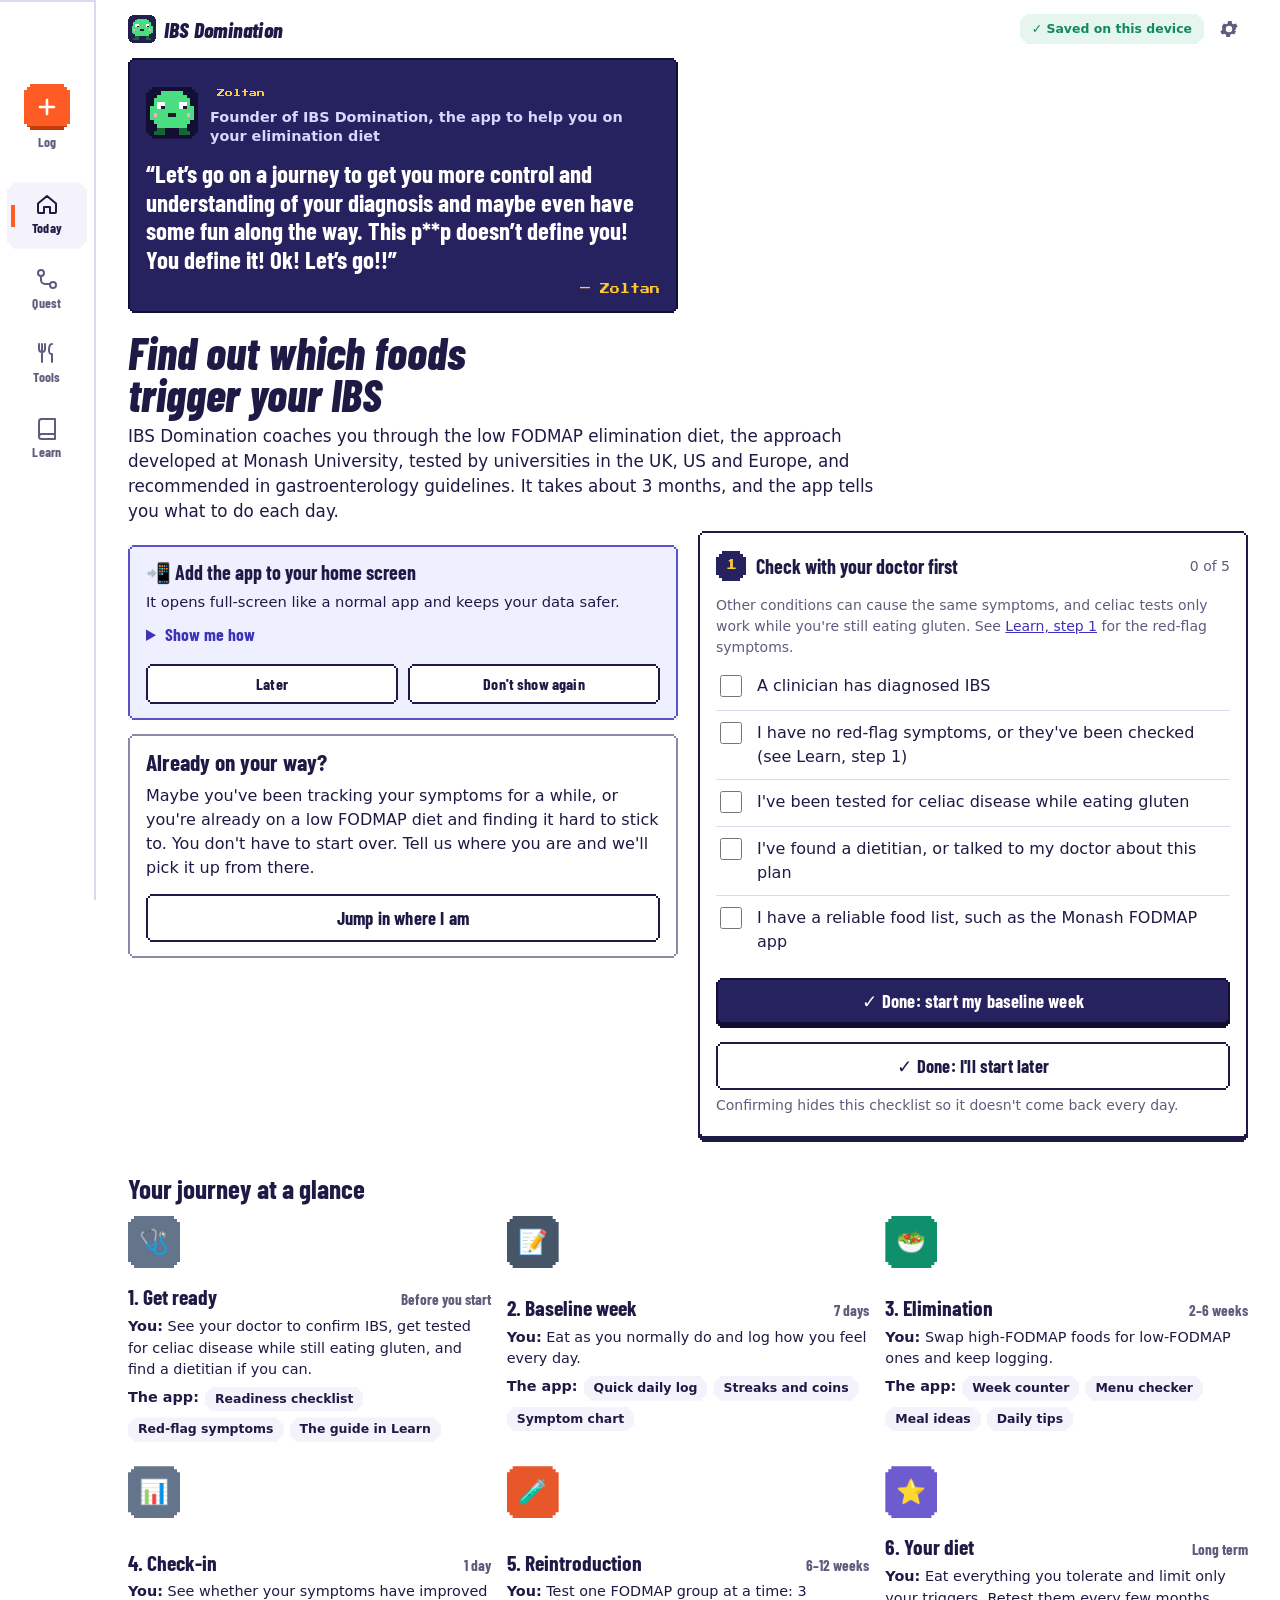
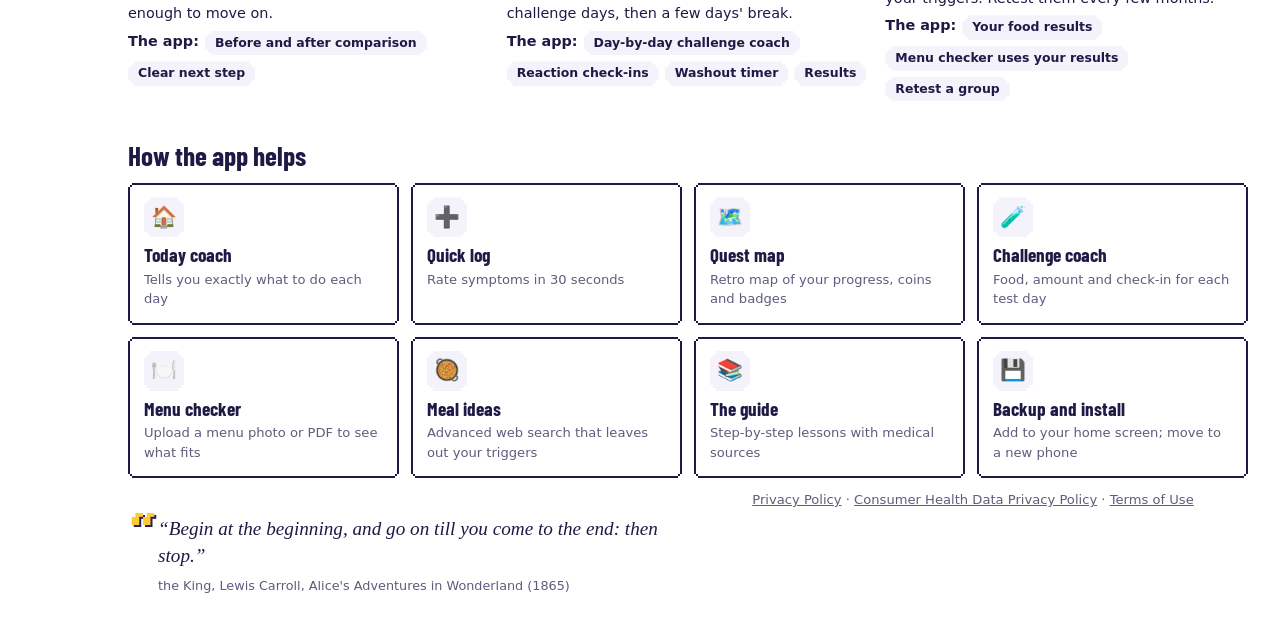
==== commit 56e7db86: "Fix ghosted text on buttons and action cards (seen in Safari dark mode) The raised-key shadow was a " ====
--- a/index.html
+++ b/index.html
@@ -11,8 +11,8 @@
   <link rel="apple-touch-icon" href="icons/icon-192.png">
   <meta name="apple-mobile-web-app-capable" content="yes">
   <meta name="apple-mobile-web-app-title" content="IBS Domination">
-  <link rel="stylesheet" href="css/frames.css?v=20261109e">
-  <link rel="stylesheet" href="css/style.css?v=20261109e">
+  <link rel="stylesheet" href="css/frames.css?v=20261109f">
+  <link rel="stylesheet" href="css/style.css?v=20261109f">
 </head>
 <body>
 
@@ -553,8 +553,8 @@
 
 <div class="toast" id="toast" role="status" aria-live="polite"></div>
 
-<script src="js/fodmap-data.js?v=20261109e"></script>
-<script src="js/app.js?v=20261109e"></script>
-<script src="js/features.js?v=20261109e"></script>
+<script src="js/fodmap-data.js?v=20261109f"></script>
+<script src="js/app.js?v=20261109f"></script>
+<script src="js/features.js?v=20261109f"></script>
 </body>
 </html>
--- a/css/frames.css
+++ b/css/frames.css
@@ -14,6 +14,9 @@
   --f-mod: url("data:image/svg+xml,%3Csvg xmlns='http://www.w3.org/2000/svg' width='7' height='7' shape-rendering='crispEdges'%3E%3Cpath fill='%23c27a00' d='M2 0h3v1h-3zM1 1h1v1h-1zM5 1h1v1h-1zM0 2h1v1h-1zM6 2h1v1h-1zM0 3h1v1h-1zM6 3h1v1h-1zM0 4h1v1h-1zM6 4h1v1h-1zM1 5h1v1h-1zM5 5h1v1h-1zM2 6h3v1h-3z'/%3E%3Cpath fill='%23ffffff' d='M2 1h3v1h-3zM1 2h5v1h-5zM1 3h5v1h-5zM1 4h5v1h-5zM2 5h3v1h-3z'/%3E%3C/svg%3E");
   --f-no: url("data:image/svg+xml,%3Csvg xmlns='http://www.w3.org/2000/svg' width='7' height='7' shape-rendering='crispEdges'%3E%3Cpath fill='%23c42b2b' d='M2 0h3v1h-3zM1 1h1v1h-1zM5 1h1v1h-1zM0 2h1v1h-1zM6 2h1v1h-1zM0 3h1v1h-1zM6 3h1v1h-1zM0 4h1v1h-1zM6 4h1v1h-1zM1 5h1v1h-1zM5 5h1v1h-1zM2 6h3v1h-3z'/%3E%3Cpath fill='%23ffffff' d='M2 1h3v1h-3zM1 2h5v1h-5zM1 3h5v1h-5zM1 4h5v1h-5zM2 5h3v1h-3z'/%3E%3C/svg%3E");
   --f-dash: url("data:image/svg+xml,%3Csvg xmlns='http://www.w3.org/2000/svg' width='7' height='7' shape-rendering='crispEdges'%3E%3Cpath fill='%238c89a8' d='M2 0h3v1h-3zM1 1h1v1h-1zM5 1h1v1h-1zM0 2h1v1h-1zM6 2h1v1h-1zM0 3h1v1h-1zM6 3h1v1h-1zM0 4h1v1h-1zM6 4h1v1h-1zM1 5h1v1h-1zM5 5h1v1h-1zM2 6h3v1h-3z'/%3E%3Cpath fill='%23ffffff' d='M2 1h3v1h-3zM1 2h5v1h-5zM1 3h5v1h-5zM1 4h5v1h-5zM2 5h3v1h-3z'/%3E%3C/svg%3E");
+  --f-paper-up: url("data:image/svg+xml,%3Csvg xmlns='http://www.w3.org/2000/svg' width='7' height='9' shape-rendering='crispEdges'%3E%3Cpath fill='%231d1a45' d='M0 5h1v1h-1zM6 5h1v1h-1zM0 6h2v1h-2zM5 6h2v1h-2zM1 7h5v1h-5zM2 8h3v1h-3z'/%3E%3Cpath fill='%231d1a45' d='M2 0h3v1h-3zM1 1h1v1h-1zM5 1h1v1h-1zM0 2h1v1h-1zM6 2h1v1h-1zM0 3h1v1h-1zM6 3h1v1h-1zM0 4h1v1h-1zM6 4h1v1h-1zM1 5h1v1h-1zM5 5h1v1h-1zM2 6h3v1h-3z'/%3E%3Cpath fill='%23ffffff' d='M2 1h3v1h-3zM1 2h5v1h-5zM1 3h5v1h-5zM1 4h5v1h-5zM2 5h3v1h-3z'/%3E%3C/svg%3E");
+  --f-ink-up: url("data:image/svg+xml,%3Csvg xmlns='http://www.w3.org/2000/svg' width='7' height='9' shape-rendering='crispEdges'%3E%3Cpath fill='%23120f33' d='M0 5h1v1h-1zM6 5h1v1h-1zM0 6h2v1h-2zM5 6h2v1h-2zM1 7h5v1h-5zM2 8h3v1h-3z'/%3E%3Cpath fill='%23120f33' d='M2 0h3v1h-3zM1 1h1v1h-1zM5 1h1v1h-1zM0 2h1v1h-1zM6 2h1v1h-1zM0 3h1v1h-1zM6 3h1v1h-1zM0 4h1v1h-1zM6 4h1v1h-1zM1 5h1v1h-1zM5 5h1v1h-1zM2 6h3v1h-3z'/%3E%3Cpath fill='%2326215f' d='M2 1h3v1h-3zM1 2h5v1h-5zM1 3h5v1h-5zM1 4h5v1h-5zM2 5h3v1h-3z'/%3E%3C/svg%3E");
+  --f-run-up: url("data:image/svg+xml,%3Csvg xmlns='http://www.w3.org/2000/svg' width='7' height='9' shape-rendering='crispEdges'%3E%3Cpath fill='%23c23d0c' d='M0 5h1v1h-1zM6 5h1v1h-1zM0 6h2v1h-2zM5 6h2v1h-2zM1 7h5v1h-5zM2 8h3v1h-3z'/%3E%3Cpath fill='%23c23d0c' d='M2 0h3v1h-3zM1 1h1v1h-1zM5 1h1v1h-1zM0 2h1v1h-1zM6 2h1v1h-1zM0 3h1v1h-1zM6 3h1v1h-1zM0 4h1v1h-1zM6 4h1v1h-1zM1 5h1v1h-1zM5 5h1v1h-1zM2 6h3v1h-3z'/%3E%3Cpath fill='%23ff5b24' d='M2 1h3v1h-3zM1 2h5v1h-5zM1 3h5v1h-5zM1 4h5v1h-5zM2 5h3v1h-3z'/%3E%3C/svg%3E");
 }
 @media (prefers-color-scheme: dark) {
   :root {
@@ -31,5 +34,8 @@
     --f-mod: url("data:image/svg+xml,%3Csvg xmlns='http://www.w3.org/2000/svg' width='7' height='7' shape-rendering='crispEdges'%3E%3Cpath fill='%23fbbf24' d='M2 0h3v1h-3zM1 1h1v1h-1zM5 1h1v1h-1zM0 2h1v1h-1zM6 2h1v1h-1zM0 3h1v1h-1zM6 3h1v1h-1zM0 4h1v1h-1zM6 4h1v1h-1zM1 5h1v1h-1zM5 5h1v1h-1zM2 6h3v1h-3z'/%3E%3Cpath fill='%2317152e' d='M2 1h3v1h-3zM1 2h5v1h-5zM1 3h5v1h-5zM1 4h5v1h-5zM2 5h3v1h-3z'/%3E%3C/svg%3E");
     --f-no: url("data:image/svg+xml,%3Csvg xmlns='http://www.w3.org/2000/svg' width='7' height='7' shape-rendering='crispEdges'%3E%3Cpath fill='%23f87171' d='M2 0h3v1h-3zM1 1h1v1h-1zM5 1h1v1h-1zM0 2h1v1h-1zM6 2h1v1h-1zM0 3h1v1h-1zM6 3h1v1h-1zM0 4h1v1h-1zM6 4h1v1h-1zM1 5h1v1h-1zM5 5h1v1h-1zM2 6h3v1h-3z'/%3E%3Cpath fill='%2317152e' d='M2 1h3v1h-3zM1 2h5v1h-5zM1 3h5v1h-5zM1 4h5v1h-5zM2 5h3v1h-3z'/%3E%3C/svg%3E");
     --f-dash: url("data:image/svg+xml,%3Csvg xmlns='http://www.w3.org/2000/svg' width='7' height='7' shape-rendering='crispEdges'%3E%3Cpath fill='%236f6b94' d='M2 0h3v1h-3zM1 1h1v1h-1zM5 1h1v1h-1zM0 2h1v1h-1zM6 2h1v1h-1zM0 3h1v1h-1zM6 3h1v1h-1zM0 4h1v1h-1zM6 4h1v1h-1zM1 5h1v1h-1zM5 5h1v1h-1zM2 6h3v1h-3z'/%3E%3Cpath fill='%2317152e' d='M2 1h3v1h-3zM1 2h5v1h-5zM1 3h5v1h-5zM1 4h5v1h-5zM2 5h3v1h-3z'/%3E%3C/svg%3E");
+    --f-paper-up: url("data:image/svg+xml,%3Csvg xmlns='http://www.w3.org/2000/svg' width='7' height='9' shape-rendering='crispEdges'%3E%3Cpath fill='%235b52c9' d='M0 5h1v1h-1zM6 5h1v1h-1zM0 6h2v1h-2zM5 6h2v1h-2zM1 7h5v1h-5zM2 8h3v1h-3z'/%3E%3Cpath fill='%23c9c3ff' d='M2 0h3v1h-3zM1 1h1v1h-1zM5 1h1v1h-1zM0 2h1v1h-1zM6 2h1v1h-1zM0 3h1v1h-1zM6 3h1v1h-1zM0 4h1v1h-1zM6 4h1v1h-1zM1 5h1v1h-1zM5 5h1v1h-1zM2 6h3v1h-3z'/%3E%3Cpath fill='%2317152e' d='M2 1h3v1h-3zM1 2h5v1h-5zM1 3h5v1h-5zM1 4h5v1h-5zM2 5h3v1h-3z'/%3E%3C/svg%3E");
+    --f-ink-up: url("data:image/svg+xml,%3Csvg xmlns='http://www.w3.org/2000/svg' width='7' height='9' shape-rendering='crispEdges'%3E%3Cpath fill='%230a0820' d='M0 5h1v1h-1zM6 5h1v1h-1zM0 6h2v1h-2zM5 6h2v1h-2zM1 7h5v1h-5zM2 8h3v1h-3z'/%3E%3Cpath fill='%231a1645' d='M2 0h3v1h-3zM1 1h1v1h-1zM5 1h1v1h-1zM0 2h1v1h-1zM6 2h1v1h-1zM0 3h1v1h-1zM6 3h1v1h-1zM0 4h1v1h-1zM6 4h1v1h-1zM1 5h1v1h-1zM5 5h1v1h-1zM2 6h3v1h-3z'/%3E%3Cpath fill='%233b3490' d='M2 1h3v1h-3zM1 2h5v1h-5zM1 3h5v1h-5zM1 4h5v1h-5zM2 5h3v1h-3z'/%3E%3C/svg%3E");
+    --f-run-up: url("data:image/svg+xml,%3Csvg xmlns='http://www.w3.org/2000/svg' width='7' height='9' shape-rendering='crispEdges'%3E%3Cpath fill='%238a2a08' d='M0 5h1v1h-1zM6 5h1v1h-1zM0 6h2v1h-2zM5 6h2v1h-2zM1 7h5v1h-5zM2 8h3v1h-3z'/%3E%3Cpath fill='%23ffb08f' d='M2 0h3v1h-3zM1 1h1v1h-1zM5 1h1v1h-1zM0 2h1v1h-1zM6 2h1v1h-1zM0 3h1v1h-1zM6 3h1v1h-1zM0 4h1v1h-1zM6 4h1v1h-1zM1 5h1v1h-1zM5 5h1v1h-1zM2 6h3v1h-3z'/%3E%3Cpath fill='%23ff6a36' d='M2 1h3v1h-3zM1 2h5v1h-5zM1 3h5v1h-5zM1 4h5v1h-5zM2 5h3v1h-3z'/%3E%3C/svg%3E");
   }
 }
--- a/css/style.css
+++ b/css/style.css
@@ -756,7 +756,7 @@
 .card, .feature, .dish, .stat, .hud, .hero, .btn, .say-box, input, select, textarea, .seg span, .tabs-inline, .drop, .lookup-result, .result-row { image-rendering: pixelated; }
 .card { padding: 10px 12px; margin: 14px 0; }
 .card.task, .feature, .card.jump-card { --frame: var(--f-paper); }
-.card.task { filter: drop-shadow(0 4px 0 var(--ink)); margin-bottom: 18px; }
+.card.task { border-image: var(--f-paper-up) 3 3 5 3 fill / 6px 6px 10px 6px stretch; border-bottom-width: 10px; margin-bottom: 18px; }
 .card.tip, .lookup-result { --frame: var(--f-tip); }
 .card.good, .card.ok { --frame: var(--f-good); }
 .card.warn, .disclaimer, .draft-banner { --frame: var(--f-warn); }
@@ -770,18 +770,18 @@
 .btn, .tool button:not(.btn):not(.chip):not(.seg-btn), .px-skip {
   font-family: var(--display); font-weight: 700; font-size: 1.15rem; letter-spacing: .01em; line-height: 1.1;
   border: 6px solid transparent; border-radius: 0; padding: 7px 14px; min-height: 48px; color: #fff; background: none;
-  border-image: var(--f-ink) 3 fill / 6px stretch; filter: drop-shadow(0 3px 0 #120f33);
+  /* raised keys: the shadow is part of the frame image, never a filter (a filter would shadow the label too) */
+  border-image: var(--f-ink-up) 3 3 5 3 fill / 6px 6px 10px 6px stretch; border-bottom-width: 10px;
   transition: transform .06s steps(1);
 }
-.btn:active, .tool button:not(.btn):not(.chip):not(.seg-btn):active { transform: translateY(3px); filter: none; }
-.btn.accent { border-image-source: var(--f-run); filter: drop-shadow(0 3px 0 var(--run-dark)); }
-.btn.primary { border-image-source: var(--f-ink); color: #fff; }
-.btn.ghost, .tool button.secondary { border-image-source: var(--f-paper); color: var(--ink); filter: none; }
-.btn.danger { border-image-source: var(--f-no); color: var(--bad); filter: none; }
+.btn:active, .tool button:not(.btn):not(.chip):not(.seg-btn):active { transform: translateY(2px); }
+.btn.accent { border-image-source: var(--f-run-up); }
+.btn.primary { border-image-source: var(--f-ink-up); color: #fff; }
+.btn.ghost, .tool button.secondary, .btn.danger { border-image: var(--f-paper) 3 fill / 6px stretch; border-bottom-width: 6px; color: var(--ink); }
+.btn.danger { border-image-source: var(--f-no); color: var(--bad); }
 .btn.small { font-size: 1rem; min-height: 40px; padding: 3px 10px; }
-.btn:disabled { filter: none; }
 .btn-row { gap: 10px; margin-top: 14px; }
-.tool .filter button:not(.btn) { min-height: 36px; font-size: .95rem; padding: 2px 10px; filter: none; }
+.tool .filter button:not(.btn) { min-height: 36px; font-size: .95rem; padding: 2px 10px; }
 @media (prefers-color-scheme: dark) { .btn.primary, .btn:not(.ghost):not(.accent):not(.danger) { color: #fff; } }
 
 /* --- form fields --- */
@@ -956,7 +956,7 @@
 .hero .ring { width: 84px; height: 84px; }
 .phase-card .dur { text-transform: none; letter-spacing: 0; font-family: var(--display); font-size: .95rem; font-weight: 700; }
 /* secondary actions inside the tools stay quiet; only the main action is a dark key */
-.tool button.secondary:not(.btn):not(.chip) { border-image-source: var(--f-paper); color: var(--ink); filter: none; }
+.tool button.secondary:not(.btn):not(.chip) { border-image: var(--f-paper) 3 fill / 6px stretch; border-bottom-width: 6px; color: var(--ink); }
 .tool button.small-btn:not(.btn):not(.chip) { font-size: 1rem; min-height: 40px; padding: 3px 10px; }
 .tool .filter button[aria-pressed="true"]:not(.btn) { border-image-source: var(--f-ink); color: #fff; }
 .dish .lookup button { font-size: .95rem; }
@@ -969,3 +969,5 @@
   .card.founder { max-width: 720px; }
 }
 .legal h1 { font-size: 2.4rem; } .legal h2 { font-size: 1.5rem; margin-top: 32px; }
+/* the frame image draws the fill; any background would show through the cut corners */
+.btn.primary, .btn.accent, .btn.ghost, .btn.danger, .tool button:not(.chip), .card.founder { background: none; }
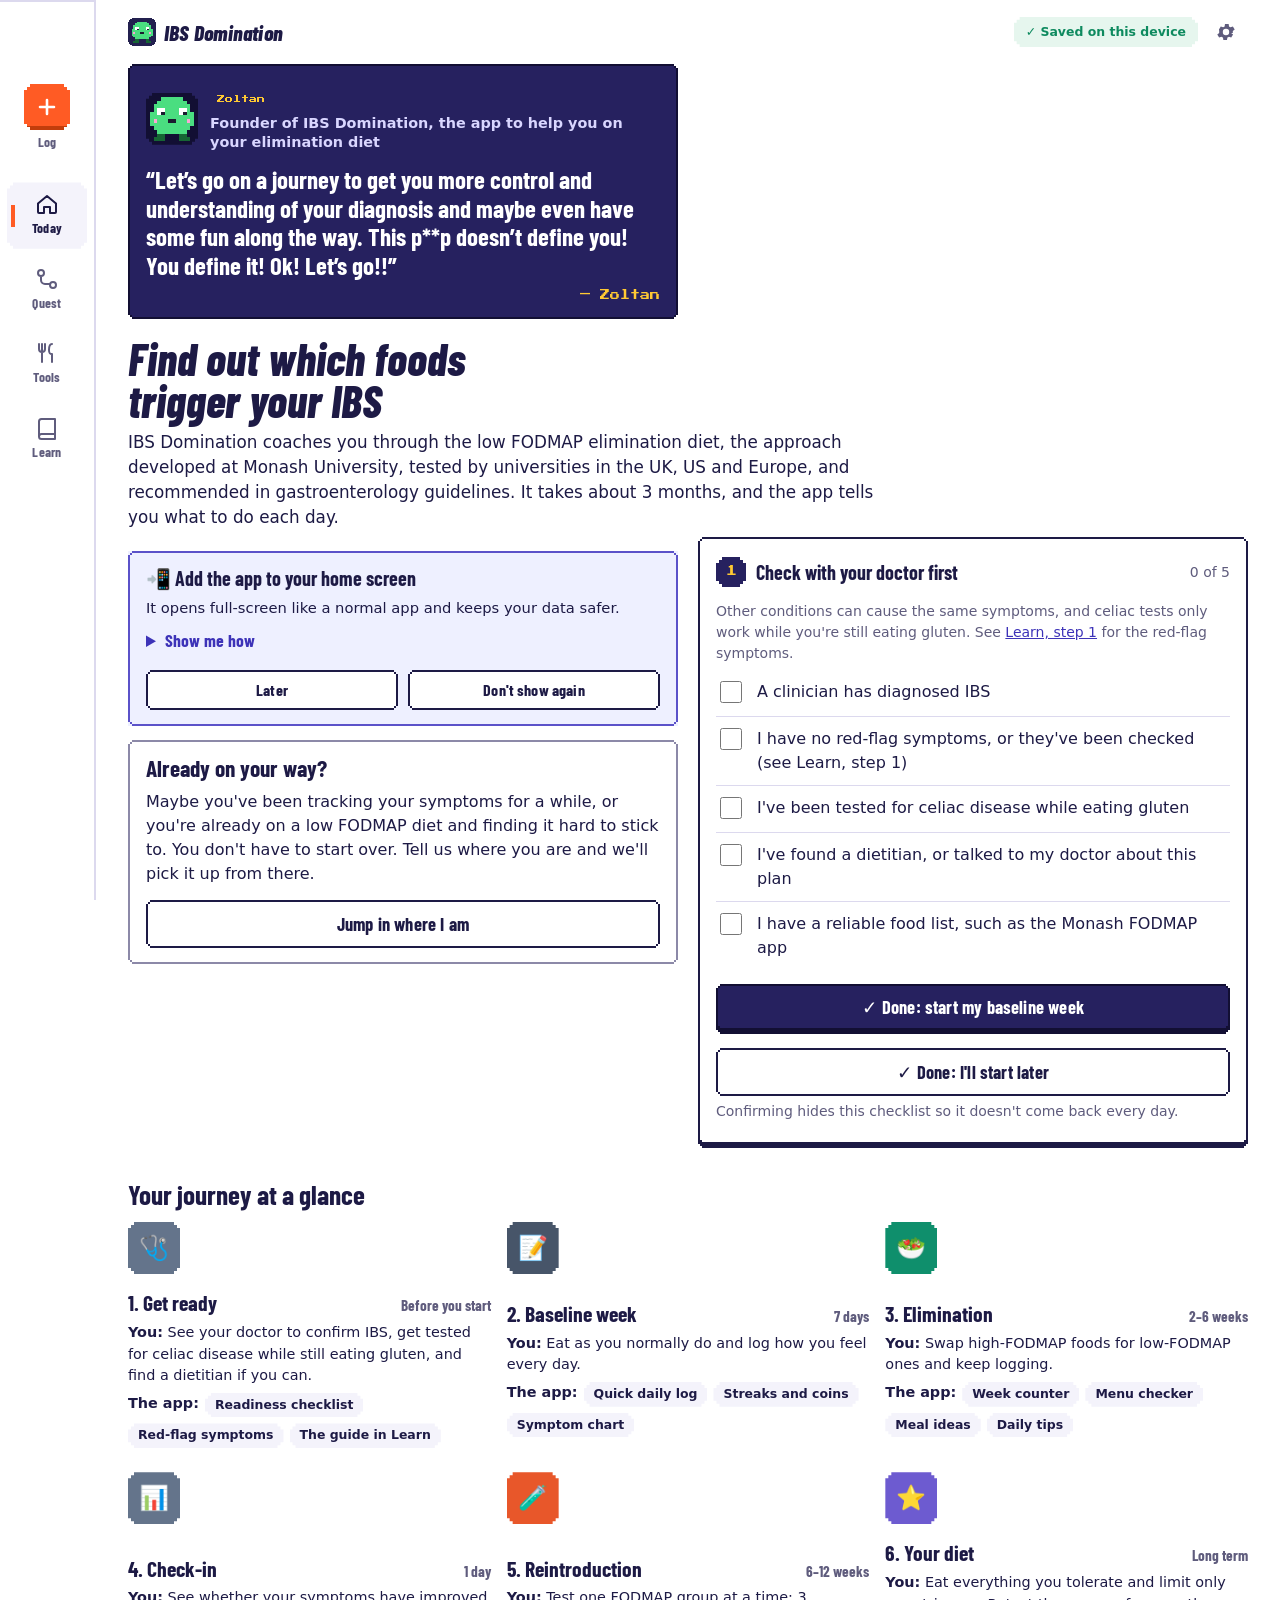
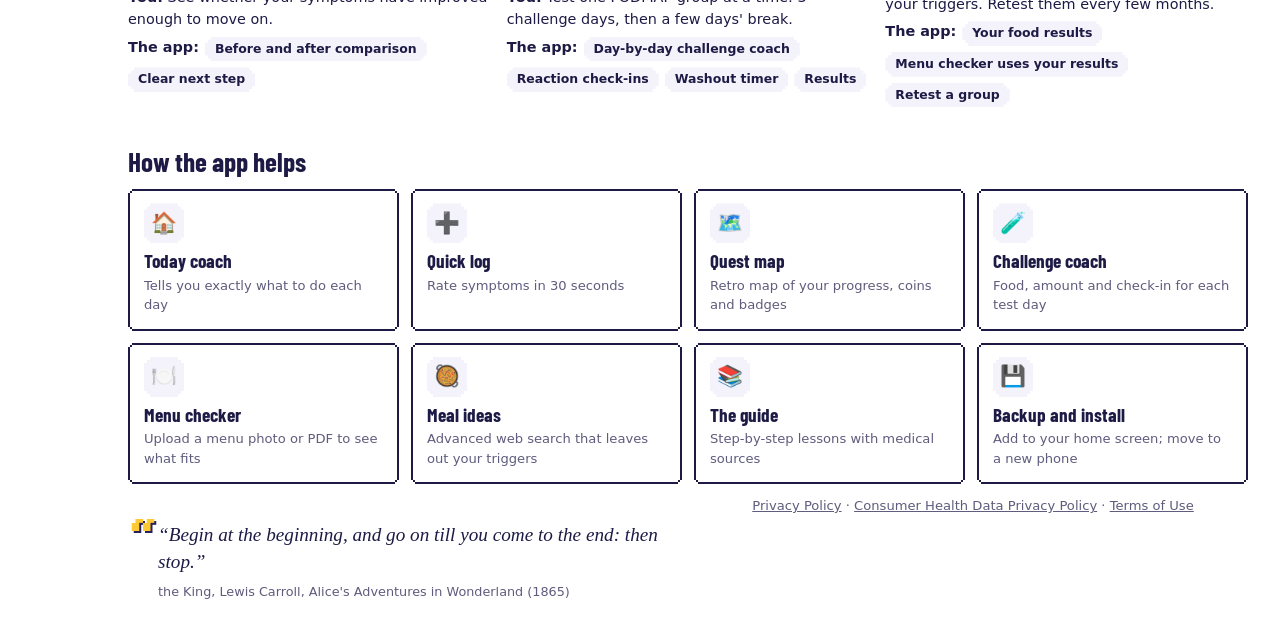
==== commit 4dfbe700: "Fixes from the Front-End Checklist review Explicit input types for mobile keyboards, decorative logo" ====
--- a/index.html
+++ b/index.html
@@ -11,14 +11,14 @@
   <link rel="apple-touch-icon" href="icons/icon-192.png">
   <meta name="apple-mobile-web-app-capable" content="yes">
   <meta name="apple-mobile-web-app-title" content="IBS Domination">
-  <link rel="stylesheet" href="css/frames.css?v=20261109f">
-  <link rel="stylesheet" href="css/style.css?v=20261109f">
+  <link rel="stylesheet" href="css/frames.css?v=20261109g">
+  <link rel="stylesheet" href="css/style.css?v=20261109g">
 </head>
 <body>
 
 <div class="app">
   <header class="topbar">
-    <div class="brand"><img src="icons/icon.svg" alt="" width="28" height="28"><span>IBS Domination</span></div>
+    <div class="brand"><img src="icons/icon.svg" alt="" aria-hidden="true" width="28" height="28"><span>IBS Domination</span></div>
     <div class="top-actions">
     <button type="button" class="saved-chip" id="savedChip" aria-label="Your data is saved on this device. Open data settings">✓ Saved</button>
     <button type="button" class="icon-btn" id="openSettings" aria-label="Settings and backup">
@@ -135,7 +135,7 @@
     <h3>1. Build your search</h3>
     <div class="row meal-form">
       <label>Main ingredient
-        <input id="mealIng" list="ingList" placeholder="e.g. chicken, salmon, tofu">
+        <input id="mealIng" type="text" list="ingList" placeholder="e.g. chicken, salmon, tofu">
         <datalist id="ingList"><option>chicken</option><option>salmon</option><option>beef</option><option>pork</option><option>eggs</option><option>firm tofu</option><option>shrimp</option><option>rice</option><option>potato</option><option>quinoa</option><option>oats</option></datalist>
       </label>
       <label>Meal
@@ -148,20 +148,20 @@
         <select id="mealDiet"><option value="">No preference</option><option>vegetarian</option><option>vegan</option><option>dairy-free</option><option>gluten-free</option><option>high protein</option></select>
       </label>
       <label>Cuisine
-        <input id="mealCuisine" placeholder="e.g. Italian, Thai, Mexican">
+        <input id="mealCuisine" type="text" placeholder="e.g. Italian, Thai, Mexican">
       </label>
       <label>Search engine
         <select id="mealEngine"><option value="google">Google</option><option value="duckduckgo">DuckDuckGo</option><option value="bing">Bing</option></select>
       </label>
     </div>
     <label class="full">Other keywords (optional)
-      <input id="mealNotes" placeholder="e.g. one pan, slow cooker, meal prep, what's in my fridge">
+      <input id="mealNotes" type="text" placeholder="e.g. one pan, slow cooker, meal prep, what's in my fridge">
     </label>
     <fieldset class="exclude">
       <legend>Leave out these foods <span class="muted small">(from your results; tap to change)</span></legend>
       <div id="mealExcludeChips" class="chips"></div>
       <label class="full">Also leave out (optional, separate with commas)
-        <input id="mealExcludeExtra" placeholder="e.g. cilantro, spicy">
+        <input id="mealExcludeExtra" type="text" placeholder="e.g. cilantro, spicy">
       </label>
     </fieldset>
     <label class="check-line"><input type="checkbox" id="mealTrusted"><span>Only search trusted low-FODMAP sources (Monash University, Michigan Medicine and the Canadian Digestive Health Foundation)</span></label>
@@ -553,8 +553,8 @@
 
 <div class="toast" id="toast" role="status" aria-live="polite"></div>
 
-<script src="js/fodmap-data.js?v=20261109f"></script>
-<script src="js/app.js?v=20261109f"></script>
-<script src="js/features.js?v=20261109f"></script>
+<script src="js/fodmap-data.js?v=20261109g"></script>
+<script src="js/app.js?v=20261109g"></script>
+<script src="js/features.js?v=20261109g"></script>
 </body>
 </html>
--- a/css/style.css
+++ b/css/style.css
@@ -971,3 +971,6 @@
 .legal h1 { font-size: 2.4rem; } .legal h2 { font-size: 1.5rem; margin-top: 32px; }
 /* the frame image draws the fill; any background would show through the cut corners */
 .btn.primary, .btn.accent, .btn.ghost, .btn.danger, .tool button:not(.chip), .card.founder { background: none; }
+/* checklist review: 44px touch targets, and pixel text no smaller than 8px */
+.icon-btn { min-width: 44px; min-height: 44px; display: inline-grid; place-items: center; }
+.ht-labels, .px-badge small, .px-foot, .ring .ring-sub { font-size: 8px; }
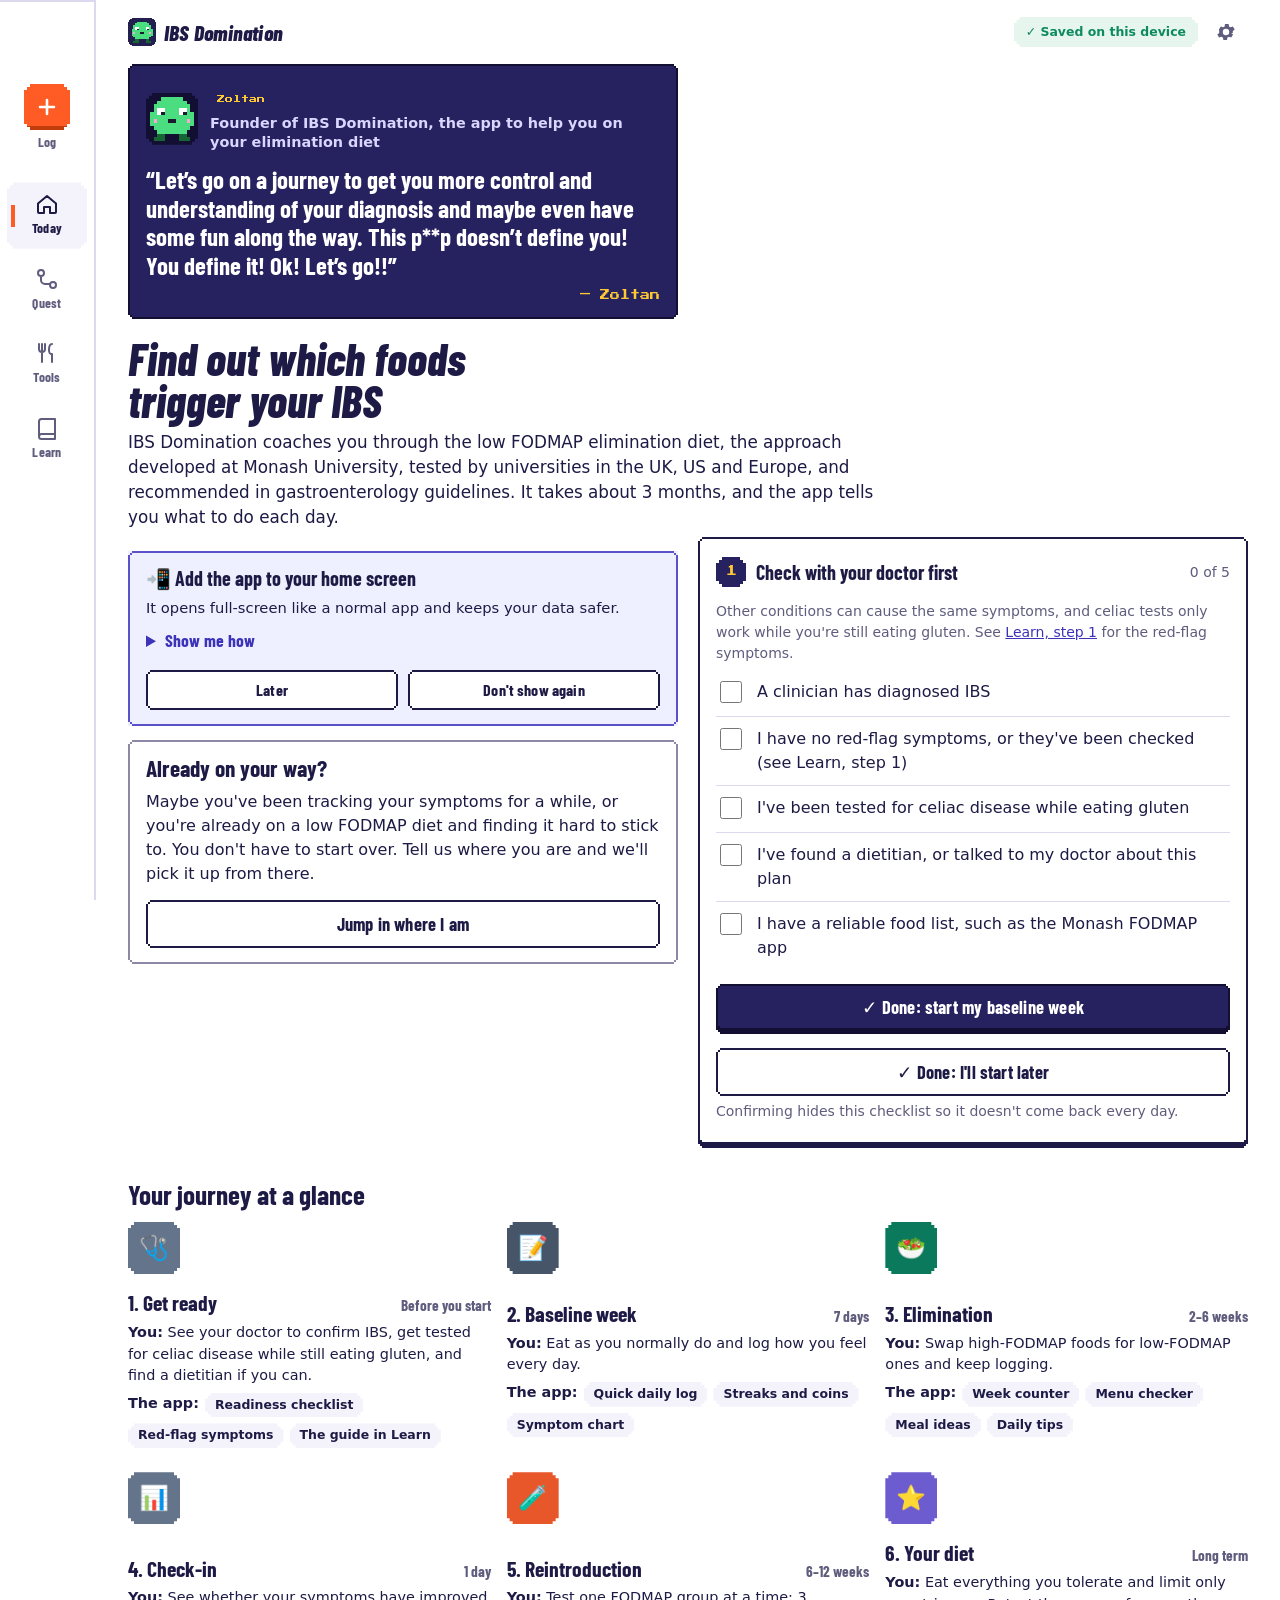
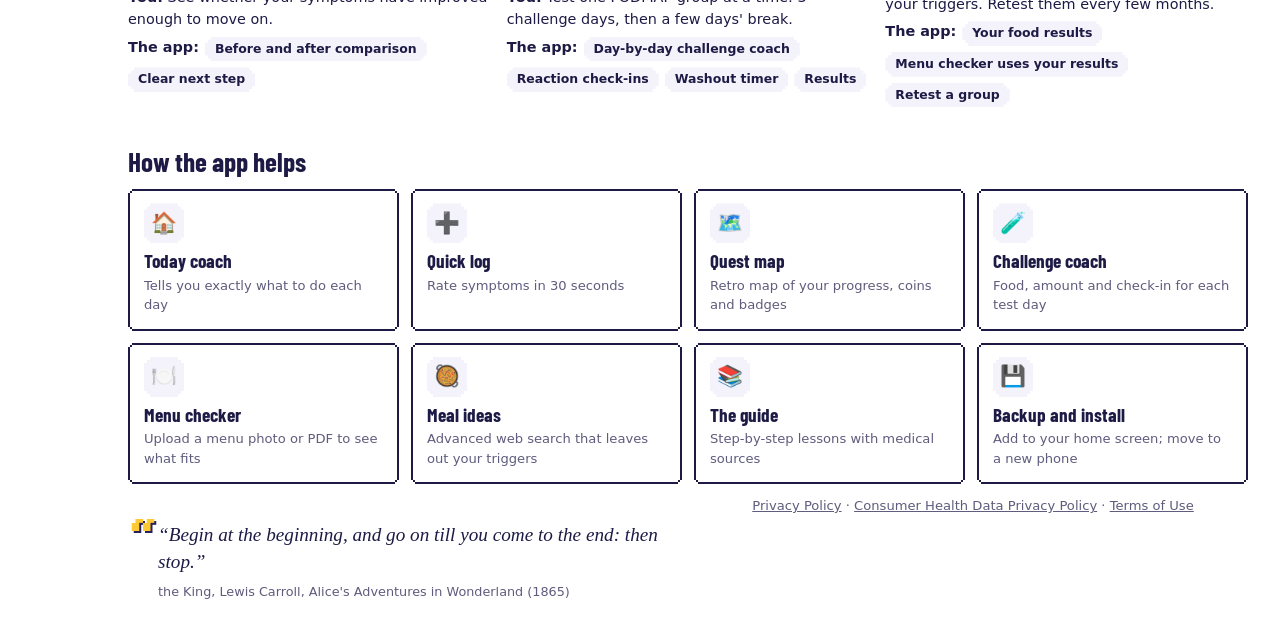
==== commit 3a63c02b: "Fixes from the UX/UI audit, and the audit report - Focus ring: indigo in light mode (was gold, 1.54:" ====
--- a/index.html
+++ b/index.html
@@ -11,8 +11,8 @@
   <link rel="apple-touch-icon" href="icons/icon-192.png">
   <meta name="apple-mobile-web-app-capable" content="yes">
   <meta name="apple-mobile-web-app-title" content="IBS Domination">
-  <link rel="stylesheet" href="css/frames.css?v=20261109g">
-  <link rel="stylesheet" href="css/style.css?v=20261109g">
+  <link rel="stylesheet" href="css/frames.css?v=20261109j">
+  <link rel="stylesheet" href="css/style.css?v=20261109j">
 </head>
 <body>
 
@@ -512,6 +512,7 @@
 <p class="small">Food FODMAP content and recommended serving sizes change as foods are retested, so check current serving sizes with your dietitian. Information here is educational and doesn't replace advice from your clinician or dietitian.</p>
 </div>
           <p class="legal-links"><a href="privacy.html">Privacy Policy</a> · <a href="consumer-health-data.html">Consumer Health Data Privacy Policy</a> · <a href="terms.html">Terms of Use</a> <span class="muted">(drafts)</span></p>
+          <p class="legal-links"><a href="https://www.flaticon.com/free-icon/light-bulb_217871" target="_blank" rel="noopener">Light bulb icon by Magnific from Flaticon</a></p>
     </section>
   </main>
 
@@ -547,14 +548,15 @@
       <button type="button" class="btn ghost block" id="backPhase">Go back one phase</button>
       <button type="button" class="btn danger block" id="resetBtn">Start over (erase everything)</button>
       <p class="legal-links"><a href="privacy.html">Privacy Policy</a> · <a href="consumer-health-data.html">Consumer Health Data Privacy Policy</a> · <a href="terms.html">Terms of Use</a> <span class="muted">(drafts)</span></p>
+      <p class="legal-links"><a href="https://www.flaticon.com/free-icon/light-bulb_217871" target="_blank" rel="noopener">Light bulb icon by Magnific from Flaticon</a></p>
     </div>
   </div>
 </div>
 
 <div class="toast" id="toast" role="status" aria-live="polite"></div>
 
-<script src="js/fodmap-data.js?v=20261109g"></script>
-<script src="js/app.js?v=20261109g"></script>
-<script src="js/features.js?v=20261109g"></script>
+<script src="js/fodmap-data.js?v=20261109j"></script>
+<script src="js/app.js?v=20261109j"></script>
+<script src="js/features.js?v=20261109j"></script>
 </body>
 </html>
--- a/css/style.css
+++ b/css/style.css
@@ -626,7 +626,7 @@
 .rv-list.warn li { background: var(--warn-bg); }
 .rv-list li::before { position: absolute; left: 12px; top: 8px; }
 .rv-list.good li::before { content: "✓"; color: var(--good); font-weight: 800; }
-.rv-list.warn li::before { content: "💡"; font-size: .85rem; }
+.rv-list.warn li::before { content: ""; width: 16px; height: 16px; top: 10px; background: url("../icons/light-bulb.png") center / contain no-repeat; }
 
 /* quotes */
 .quote { margin: 14px 0 4px; padding: 12px 16px; border-left: 4px solid var(--c-personal); background: var(--surface-2); border-radius: 0 12px 12px 0; }
@@ -974,3 +974,22 @@
 /* checklist review: 44px touch targets, and pixel text no smaller than 8px */
 .icon-btn { min-width: 44px; min-height: 44px; display: inline-grid; place-items: center; }
 .ht-labels, .px-badge small, .px-foot, .ring .ring-sub { font-size: 8px; }
+.say-name .bulb { width: 12px; height: 12px; margin-right: 5px; vertical-align: -2px; }
+
+/* ===== fixes from the UX/UI audit (measured contrast, WCAG 2.2) ===== */
+/* 1.4.11: gold focus ring was 1.54:1 on white; indigo is 8.88:1. Gold stays in dark mode (12.4:1). */
+:root { --focus: #3d33b8; --c-elimination: #0b7a5c; }
+@media (prefers-color-scheme: dark) { :root { --focus: #ffc933; } }
+:focus-visible { outline-color: var(--focus); }
+/* 1.4.3: white on orange was 3.1:1; dark ink on the same orange is 5.4:1, so the colour stays bright */
+.btn.accent { color: #1d1a45; }
+@media (prefers-color-scheme: dark) { .btn.accent { color: #120f33; } .score { color: #120f33; } }
+/* verdict pills: 3.9:1 and 4.23:1 before; 5.62:1 and 5.66:1 now */
+.pill.good { color: #0a6e4b; }
+.pill.avoid { color: #b91c1c; }
+@media (prefers-color-scheme: dark) { .pill.good { color: var(--good); } .pill.avoid { color: var(--bad); } }
+/* quest tiles: 8px labels were 3.42:1 (done) and 2.59:1 (current) */
+.tile.done, .tile.boss.done { background: #1e7a43; }
+.tile.current, .tile.boss.current { background: #c94e14; }
+.px-foot { color: #fff; }
+.px-badge span { color: #9a9ac9; }
